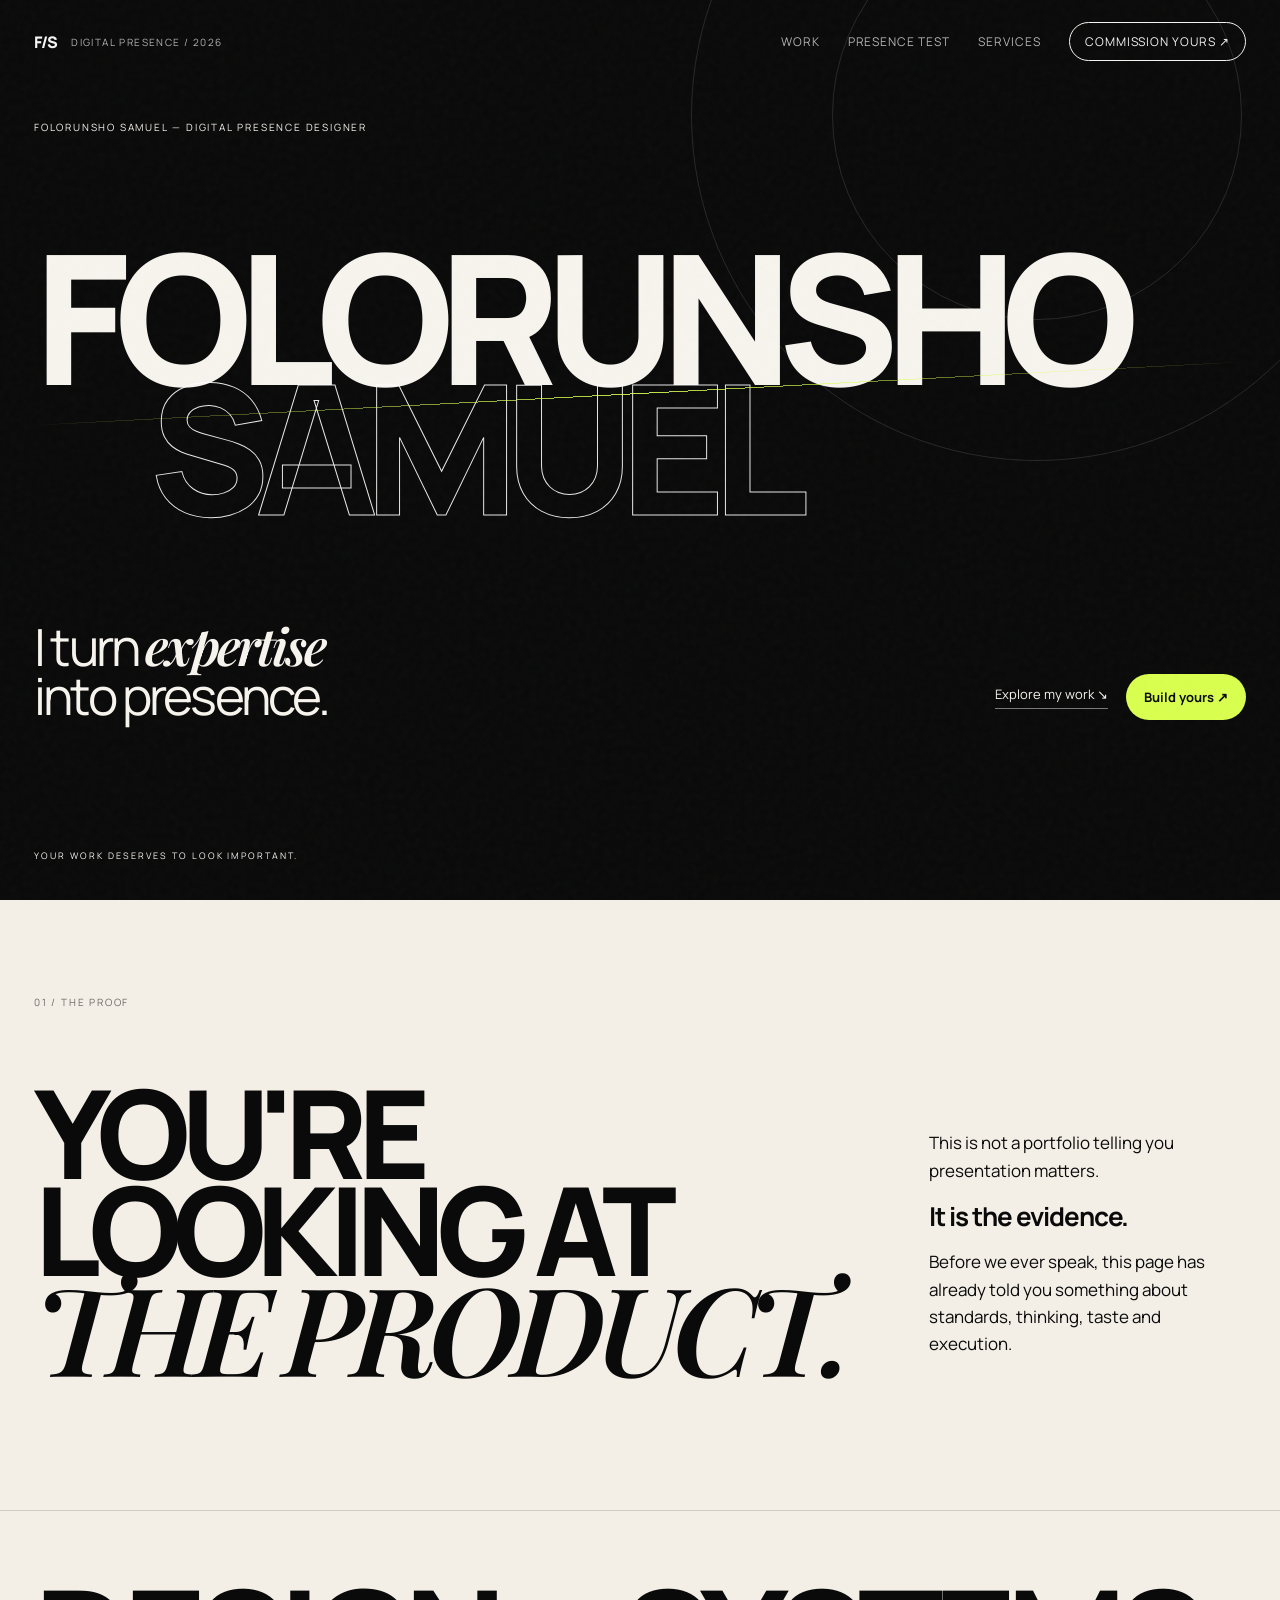
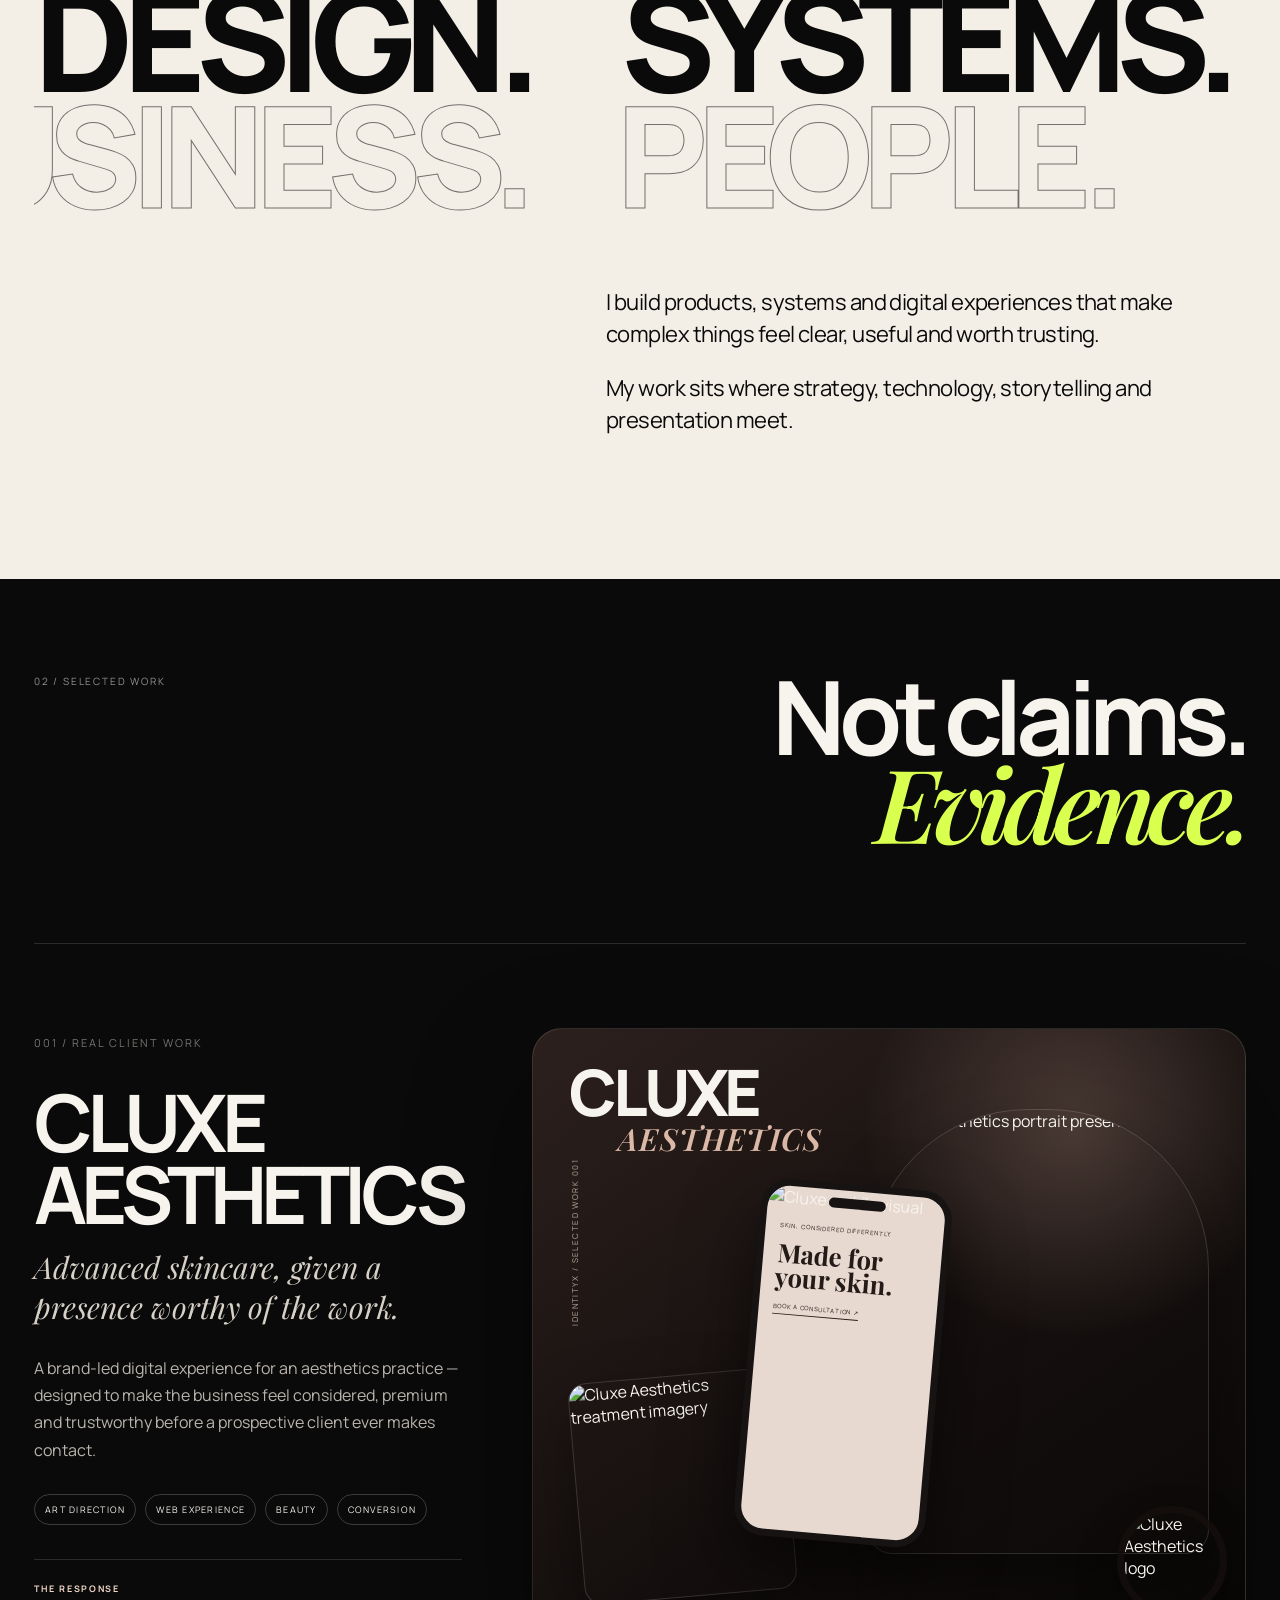
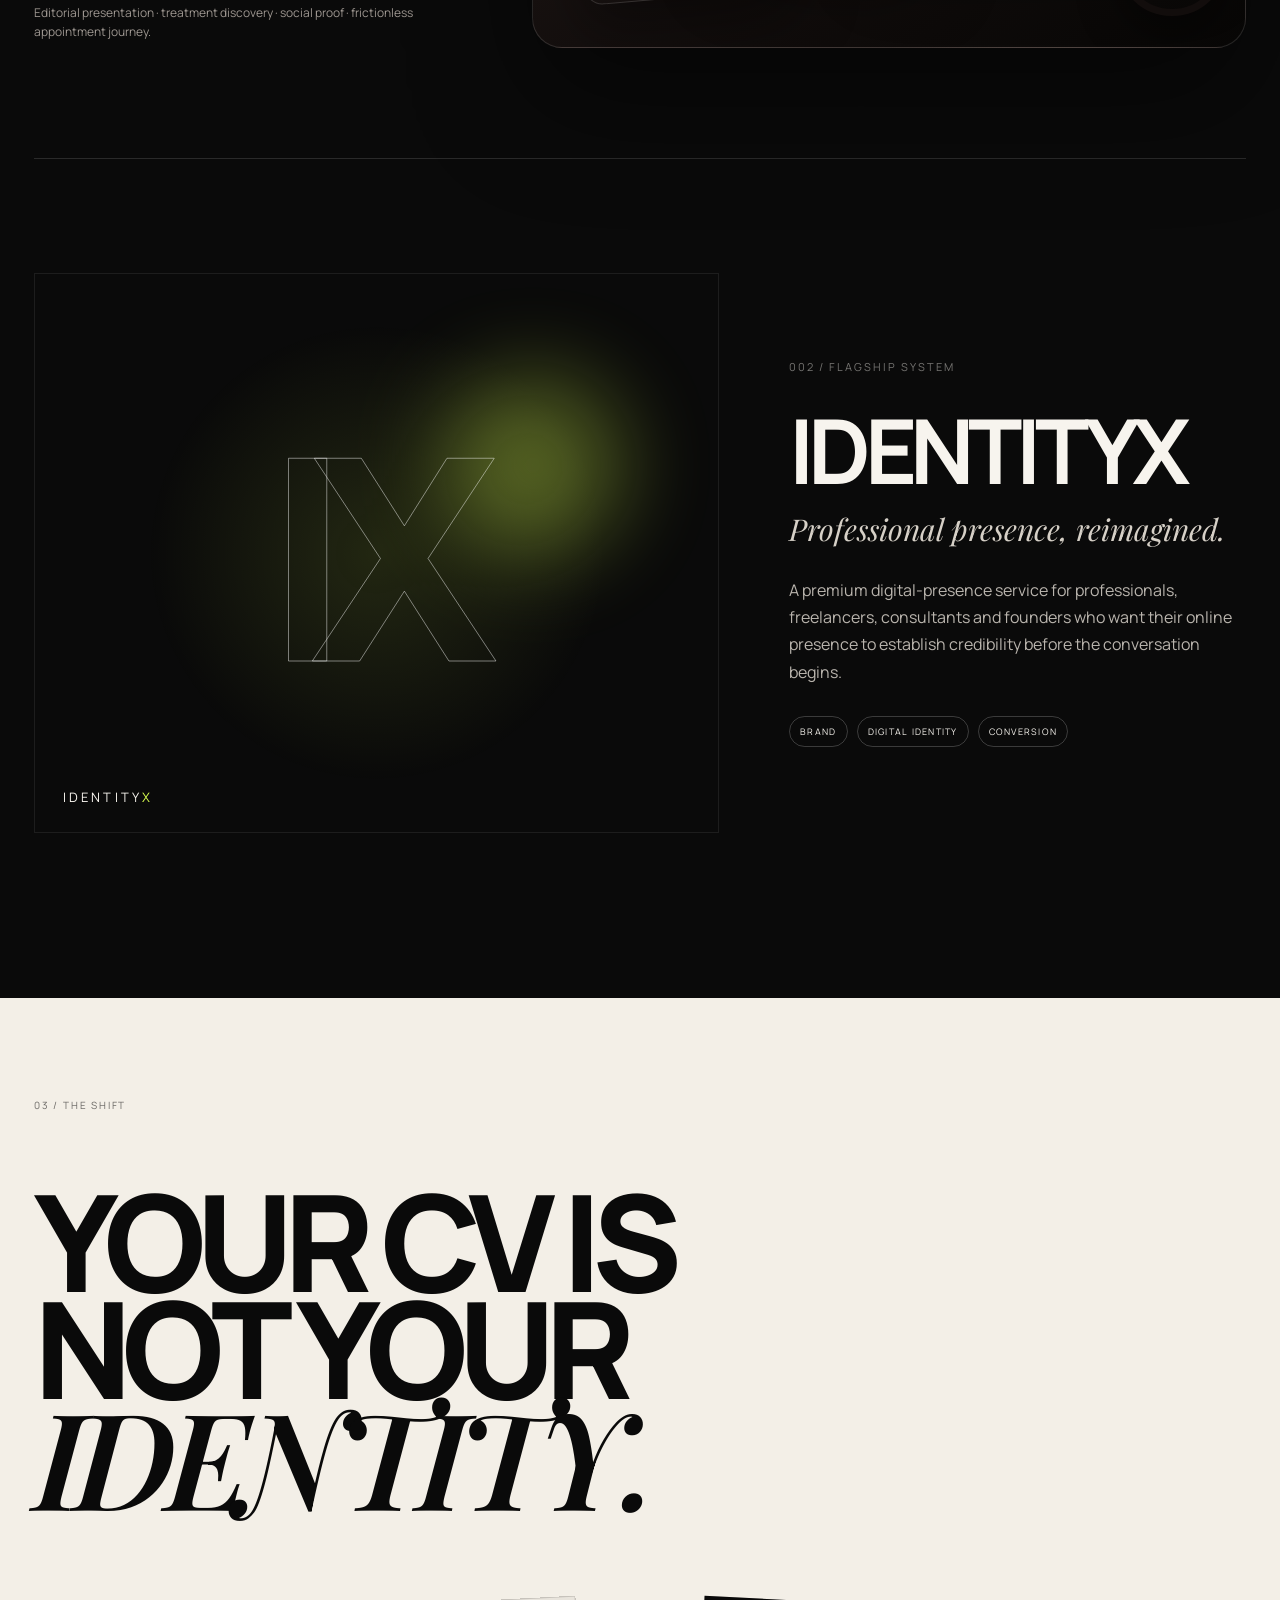
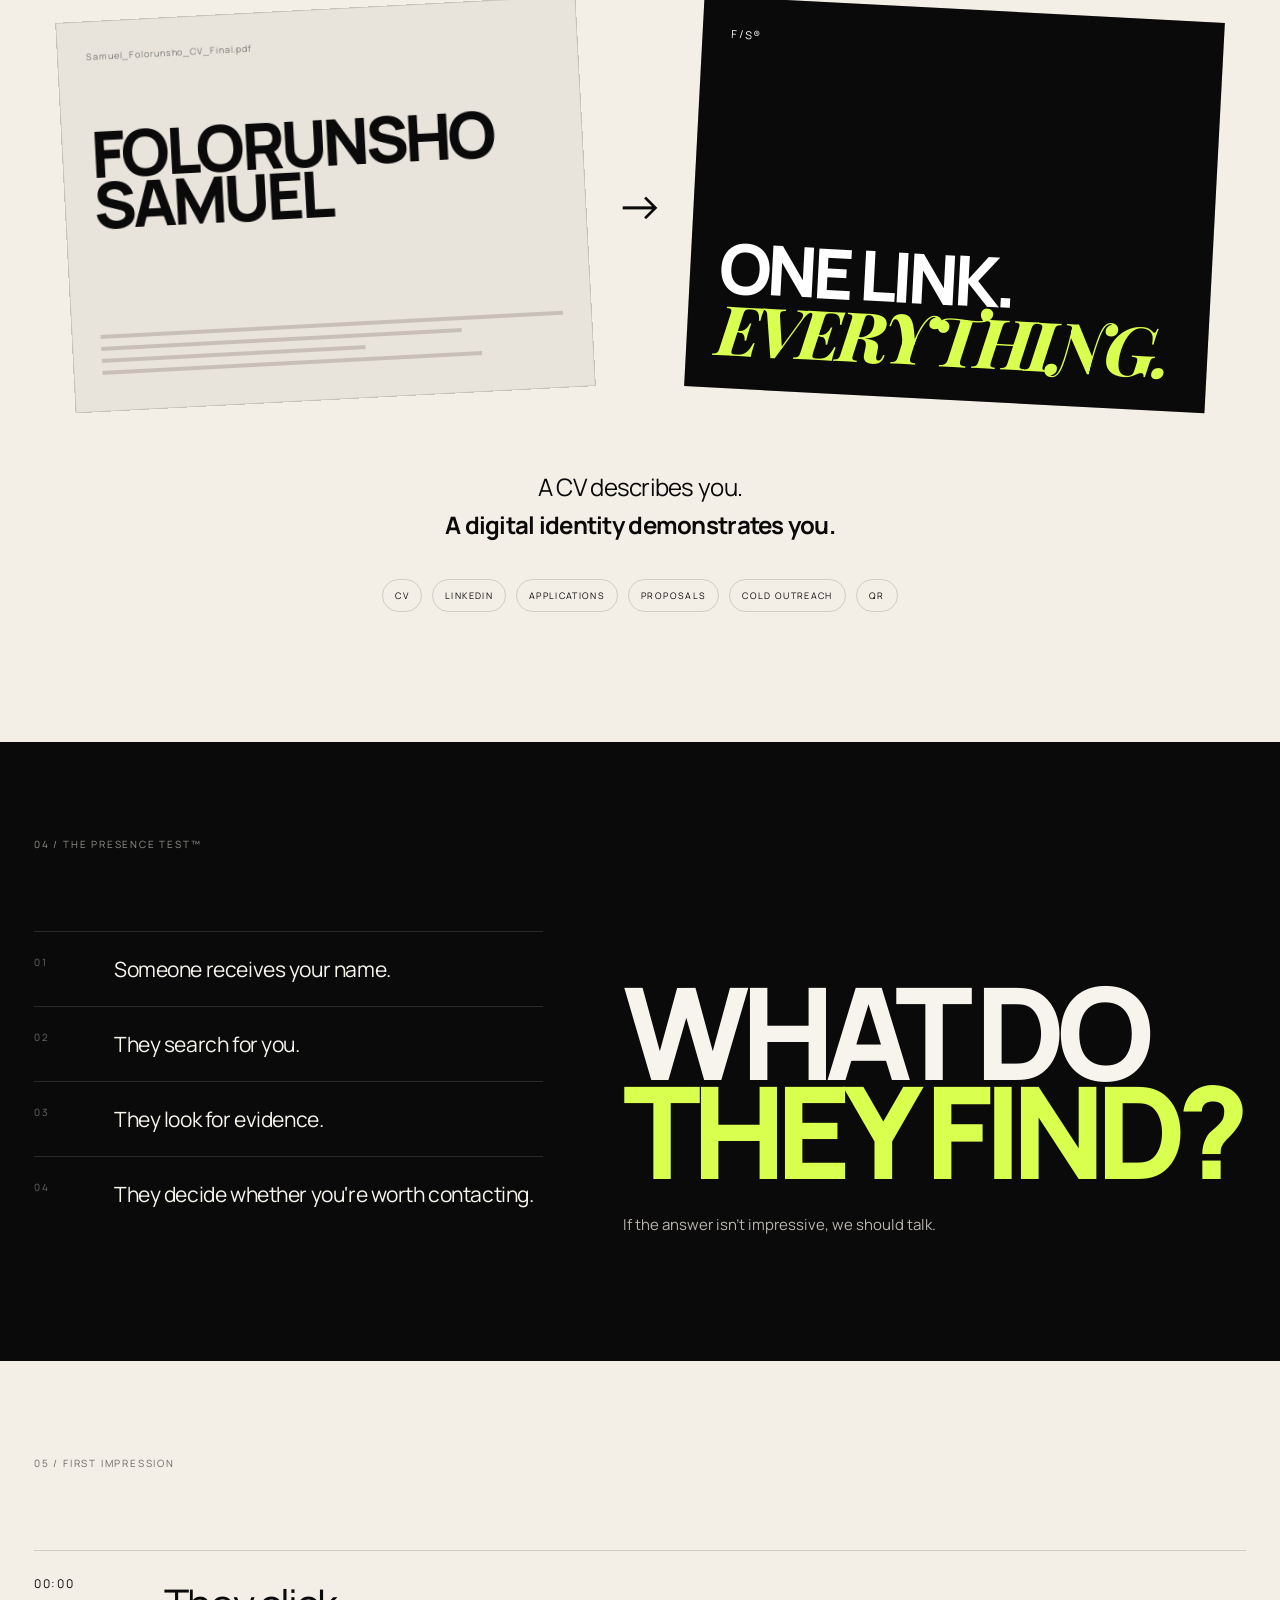
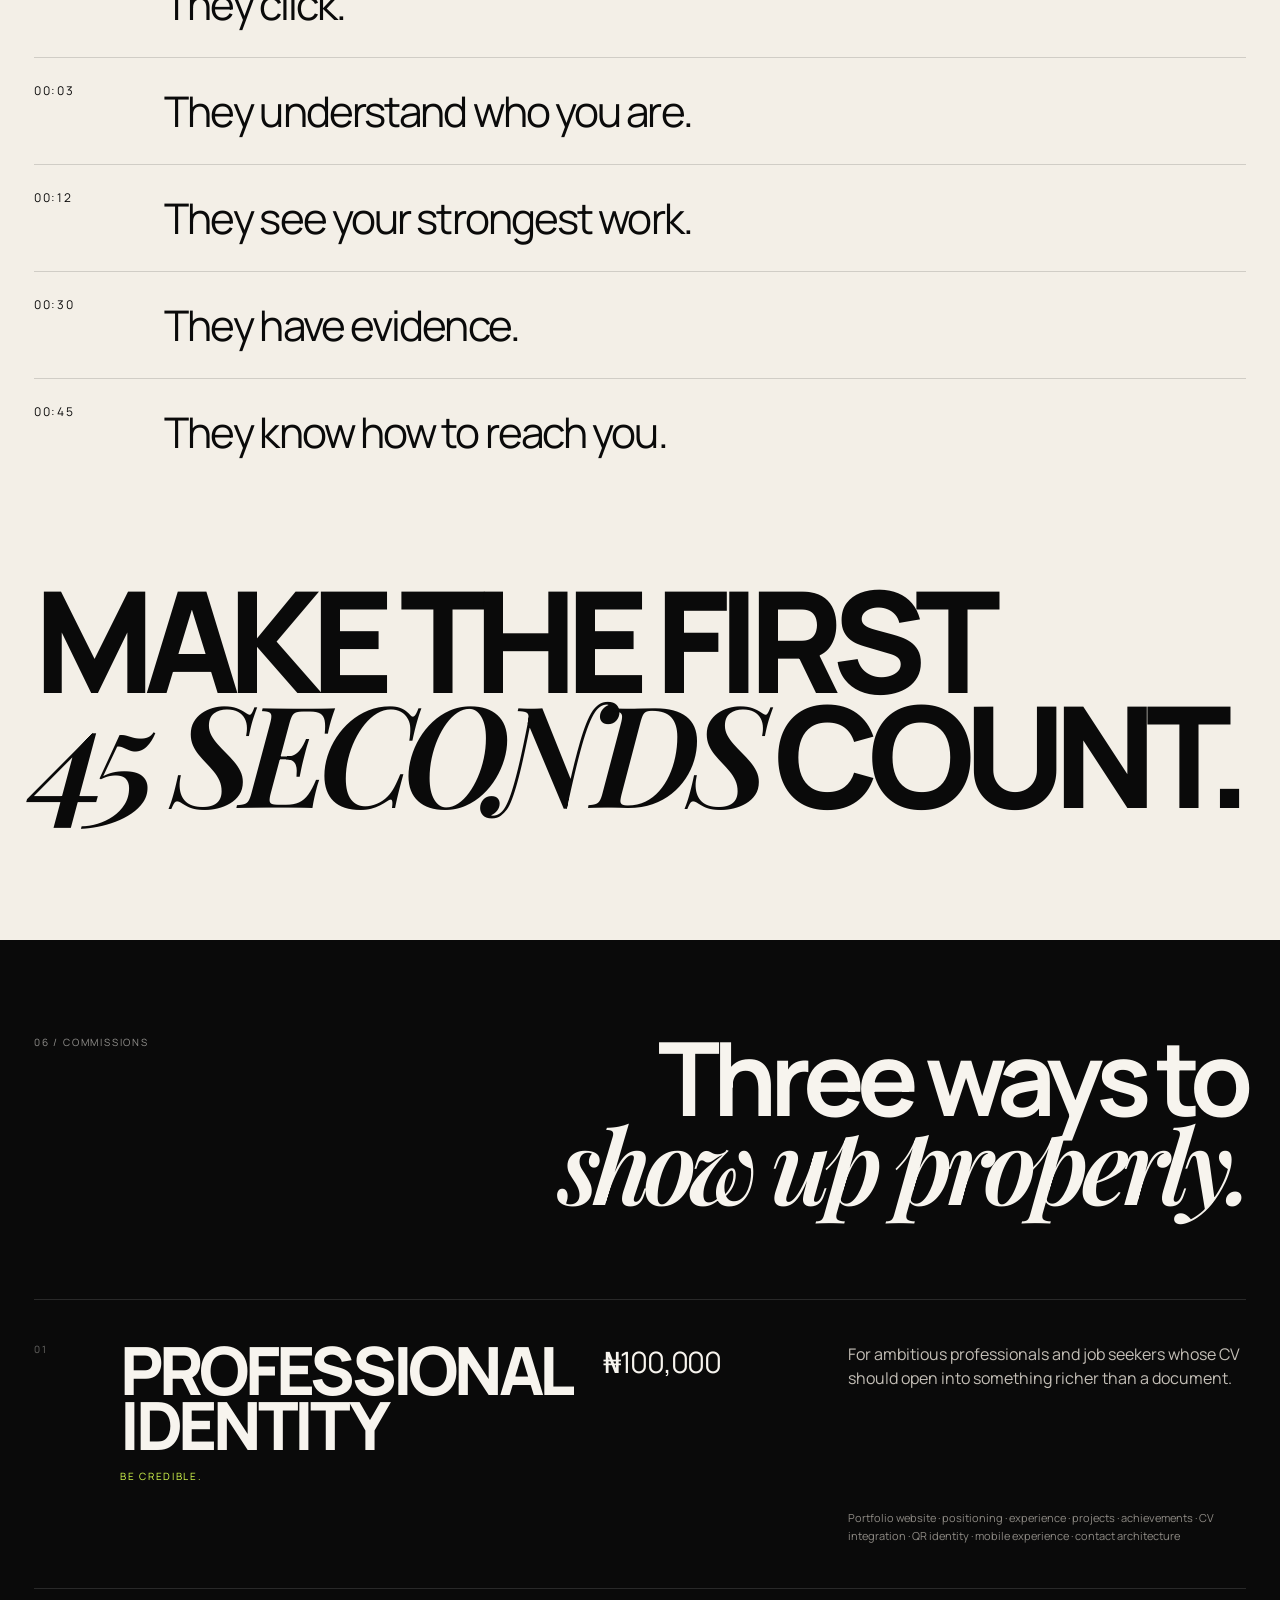
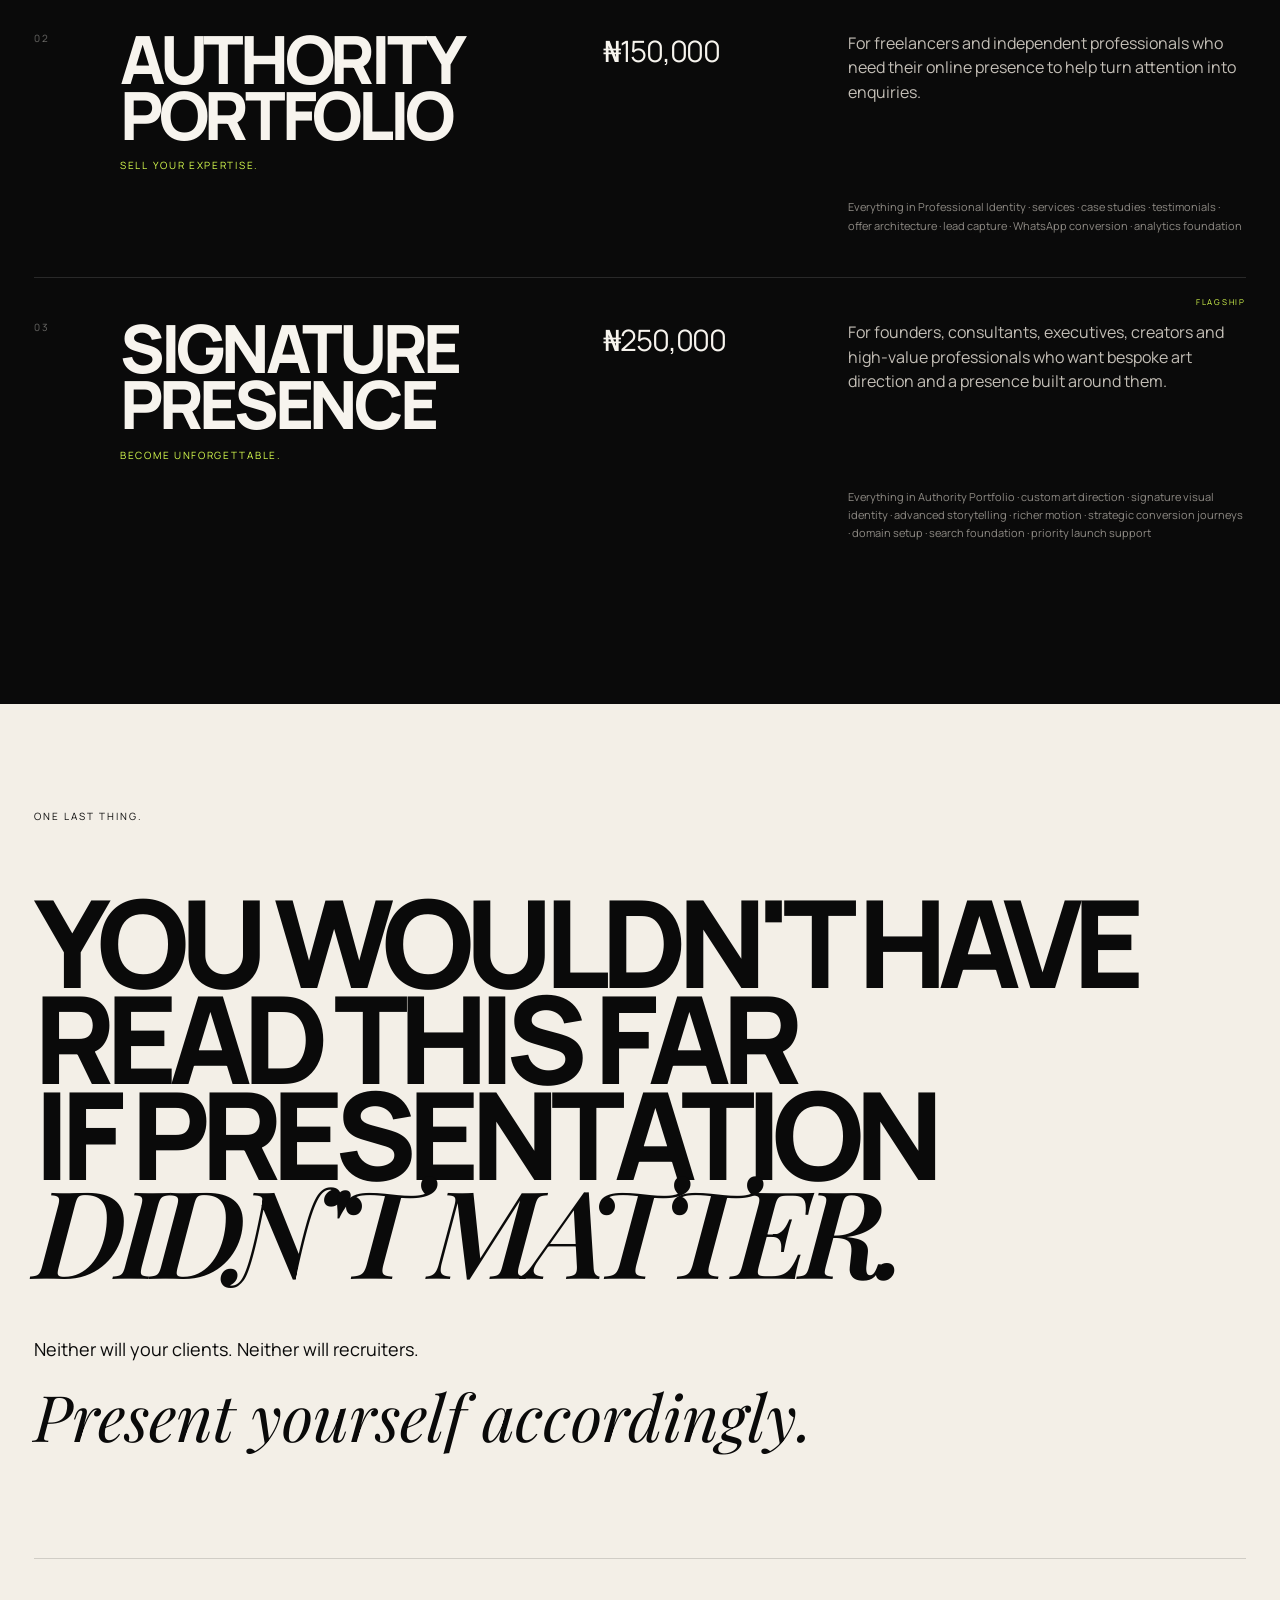
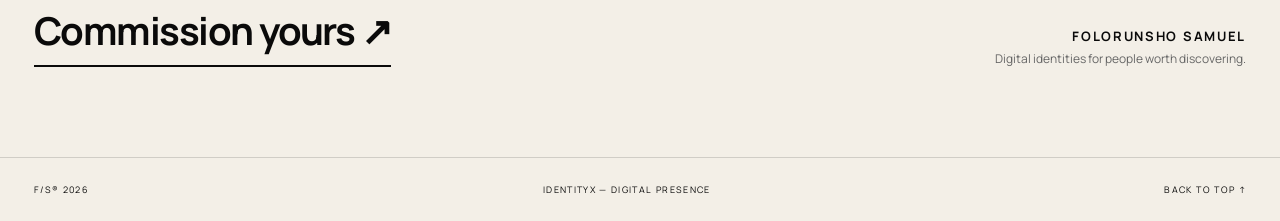
==== index.html @ 639cf160 "Add files via upload" ====
<!DOCTYPE html>
<html lang="en">
<head>
  <meta charset="UTF-8" />
  <meta name="viewport" content="width=device-width, initial-scale=1.0" />
  <meta name="theme-color" content="#0a0a0a" />
  <title>Folorunsho Samuel — Digital Presence Designer</title>
  <meta name="description" content="Folorunsho Samuel builds premium digital identities, authority portfolios and signature web experiences through IdentityX." />
  <link rel="preconnect" href="https://fonts.googleapis.com">
  <link rel="preconnect" href="https://fonts.gstatic.com" crossorigin>
  <link href="https://fonts.googleapis.com/css2?family=DM+Sans:wght@400;500;600&family=Manrope:wght@400;500;600;700;800&family=Playfair+Display:ital,wght@0,600;1,600&display=swap" rel="stylesheet">
  <link rel="stylesheet" href="styles.css" />
</head>
<body>
  <div class="noise"></div>
  <div class="cursor-glow"></div>

  <header class="site-header">
    <a href="#top" class="brand-mark" aria-label="Folorunsho Samuel home">
      <span class="brand-monogram">F/S</span>
      <span class="brand-meta">DIGITAL PRESENCE / 2026</span>
    </a>
    <nav class="nav-links" aria-label="Primary navigation">
      <a href="#work">Work</a>
      <a href="#presence">Presence Test</a>
      <a href="#services">Services</a>
      <a href="#contact" class="nav-cta">Commission yours ↗</a>
    </nav>
  </header>

  <main id="top">
    <section class="hero section-dark">
      <div class="hero-orbit orbit-one"></div>
      <div class="hero-orbit orbit-two"></div>
      <div class="hero-kicker reveal">FOLORUNSHO SAMUEL — DIGITAL PRESENCE DESIGNER</div>
      <div class="hero-name-wrap">
        <h1 class="hero-name" aria-label="Folorunsho Samuel">
          <span class="line reveal-word">FOLORUNSHO</span>
          <span class="line reveal-word accent-line">SAMUEL</span>
        </h1>
        <div class="hero-cutline"></div>
      </div>
      <div class="hero-bottom">
        <p class="hero-position reveal">
          I turn <em>expertise</em><br />into presence.
        </p>
        <div class="hero-actions reveal">
          <a href="#work" class="text-link">Explore my work <span>↘</span></a>
          <a href="#services" class="pill-link">Build yours ↗</a>
        </div>
      </div>
      <div class="hero-footnote reveal">YOUR WORK DESERVES TO LOOK IMPORTANT.</div>
    </section>

    <section class="proof-intro section-ivory">
      <div class="section-index">01 / THE PROOF</div>
      <div class="proof-grid">
        <div class="proof-display reveal">
          <span>YOU'RE</span>
          <span>LOOKING AT</span>
          <span class="serif">THE PRODUCT.</span>
        </div>
        <div class="proof-copy reveal">
          <p>This is not a portfolio telling you presentation matters.</p>
          <p class="strong">It is the evidence.</p>
          <p>Before we ever speak, this page has already told you something about standards, thinking, taste and execution.</p>
        </div>
      </div>
    </section>

    <section class="manifesto section-ivory">
      <div class="manifesto-track">
        <div class="manifesto-row"><span>DESIGN.</span><span>SYSTEMS.</span></div>
        <div class="manifesto-row offset"><span>BUSINESS.</span><span>PEOPLE.</span></div>
      </div>
      <div class="manifesto-copy reveal">
        <p>I build products, systems and digital experiences that make complex things feel clear, useful and worth trusting.</p>
        <p>My work sits where strategy, technology, storytelling and presentation meet.</p>
      </div>
    </section>

    <section id="work" class="work section-dark">
      <div class="section-head">
        <div class="section-index">02 / SELECTED WORK</div>
        <h2>Not claims.<br><span>Evidence.</span></h2>
      </div>

      <article class="case-study case-cluxe">
        <div class="case-copy reveal">
          <div class="case-number">001 / REAL CLIENT WORK</div>
          <h3>CLUXE<br>AESTHETICS</h3>
          <p class="case-tagline">Advanced skincare, given a presence worthy of the work.</p>
          <p class="case-body">A brand-led digital experience for an aesthetics practice — designed to make the business feel considered, premium and trustworthy before a prospective client ever makes contact.</p>
          <div class="case-tags"><span>ART DIRECTION</span><span>WEB EXPERIENCE</span><span>BEAUTY</span><span>CONVERSION</span></div>
          <div class="case-note"><b>THE RESPONSE</b><span>Editorial presentation · treatment discovery · social proof · frictionless appointment journey.</span></div>
        </div>
        <div class="cluxe-stage reveal" aria-label="Cluxe Aesthetics project presentation">
          <div class="cluxe-wordmark">CLUXE <em>AESTHETICS</em></div>
          <div class="cluxe-photo cluxe-photo-main"><img src="assets/cluxe/portrait-front.jpg" alt="Cluxe Aesthetics portrait presentation"></div>
          <div class="cluxe-photo cluxe-photo-treatment"><img src="assets/cluxe/treatment.jpg" alt="Cluxe Aesthetics treatment imagery"></div>
          <div class="cluxe-phone">
            <div class="cluxe-phone-top"></div>
            <img src="assets/cluxe/portrait-side.jpg" alt="Cluxe mobile visual">
            <div class="cluxe-phone-copy"><small>SKIN, CONSIDERED DIFFERENTLY.</small><strong>Made for<br>your skin.</strong><span>BOOK A CONSULTATION ↗</span></div>
          </div>
          <div class="cluxe-logo-chip"><img src="assets/cluxe/cluxe-logo.jpg" alt="Cluxe Aesthetics logo"></div>
          <div class="cluxe-caption">IDENTITYX / SELECTED WORK 001</div>
        </div>
      </article>

      <article class="case-study case-identityx">
        <div class="identityx-stage reveal">
          <div class="ix-symbol">IX</div>
          <div class="ix-caption">IDENTITY<span>X</span></div>
          <div class="ix-orb"></div>
        </div>
        <div class="case-copy reveal">
          <div class="case-number">002 / FLAGSHIP SYSTEM</div>
          <h3>IDENTITYX</h3>
          <p class="case-tagline">Professional presence, reimagined.</p>
          <p class="case-body">A premium digital-presence service for professionals, freelancers, consultants and founders who want their online presence to establish credibility before the conversation begins.</p>
          <div class="case-tags"><span>BRAND</span><span>DIGITAL IDENTITY</span><span>CONVERSION</span></div>
        </div>
      </article>
    </section>

    <section class="cv-shift section-ivory">
      <div class="section-index">03 / THE SHIFT</div>
      <div class="shift-title reveal">
        <span>YOUR CV IS</span>
        <span>NOT YOUR</span>
        <span class="serif">IDENTITY.</span>
      </div>
      <div class="shift-visual reveal">
        <div class="cv-card">
          <div class="cv-file">Samuel_Folorunsho_CV_Final.pdf</div>
          <div class="cv-name">FOLORUNSHO<br>SAMUEL</div>
          <div class="cv-lines"><i></i><i></i><i></i><i></i></div>
        </div>
        <div class="shift-arrow">→</div>
        <div class="presence-card">
          <div class="presence-mini">F/S®</div>
          <div class="presence-big">ONE LINK.<br><em>EVERYTHING.</em></div>
        </div>
      </div>
      <div class="shift-copy reveal">
        <p>A CV describes you.</p>
        <p><strong>A digital identity demonstrates you.</strong></p>
        <div class="utility-strip">
          <span>CV</span><span>LINKEDIN</span><span>APPLICATIONS</span><span>PROPOSALS</span><span>COLD OUTREACH</span><span>QR</span>
        </div>
      </div>
    </section>

    <section id="presence" class="presence-test section-dark">
      <div class="section-index">04 / THE PRESENCE TEST™</div>
      <div class="presence-layout">
        <div class="presence-steps">
          <div class="step reveal"><span>01</span><p>Someone receives your name.</p></div>
          <div class="step reveal"><span>02</span><p>They search for you.</p></div>
          <div class="step reveal"><span>03</span><p>They look for evidence.</p></div>
          <div class="step reveal"><span>04</span><p>They decide whether you're worth contacting.</p></div>
        </div>
        <div class="presence-question reveal">
          <p>WHAT DO</p><p>THEY FIND?</p>
          <span>If the answer isn't impressive, we should talk.</span>
        </div>
      </div>
    </section>

    <section class="forty-five section-ivory">
      <div class="section-index">05 / FIRST IMPRESSION</div>
      <div class="timeline">
        <div class="time-row reveal"><span>00:00</span><p>They click.</p></div>
        <div class="time-row reveal"><span>00:03</span><p>They understand who you are.</p></div>
        <div class="time-row reveal"><span>00:12</span><p>They see your strongest work.</p></div>
        <div class="time-row reveal"><span>00:30</span><p>They have evidence.</p></div>
        <div class="time-row reveal"><span>00:45</span><p>They know how to reach you.</p></div>
      </div>
      <div class="forty-title reveal">MAKE THE FIRST<br><span>45 SECONDS</span> COUNT.</div>
    </section>

    <section id="services" class="services section-dark">
      <div class="section-head services-head">
        <div class="section-index">06 / COMMISSIONS</div>
        <h2>Three ways to<br><span>show up properly.</span></h2>
      </div>

      <div class="service-list">
        <article class="service reveal">
          <div class="service-no">01</div>
          <div class="service-main">
            <div class="service-title">PROFESSIONAL<br>IDENTITY</div>
            <div class="service-tag">BE CREDIBLE.</div>
          </div>
          <div class="service-price">₦100,000</div>
          <div class="service-desc">For ambitious professionals and job seekers whose CV should open into something richer than a document.</div>
          <div class="service-items">Portfolio website · positioning · experience · projects · achievements · CV integration · QR identity · mobile experience · contact architecture</div>
        </article>

        <article class="service reveal">
          <div class="service-no">02</div>
          <div class="service-main">
            <div class="service-title">AUTHORITY<br>PORTFOLIO</div>
            <div class="service-tag">SELL YOUR EXPERTISE.</div>
          </div>
          <div class="service-price">₦150,000</div>
          <div class="service-desc">For freelancers and independent professionals who need their online presence to help turn attention into enquiries.</div>
          <div class="service-items">Everything in Professional Identity · services · case studies · testimonials · offer architecture · lead capture · WhatsApp conversion · analytics foundation</div>
        </article>

        <article class="service signature reveal">
          <div class="service-no">03</div>
          <div class="service-main">
            <div class="service-title">SIGNATURE<br>PRESENCE</div>
            <div class="service-tag">BECOME UNFORGETTABLE.</div>
          </div>
          <div class="service-price">₦250,000</div>
          <div class="service-desc">For founders, consultants, executives, creators and high-value professionals who want bespoke art direction and a presence built around them.</div>
          <div class="service-items">Everything in Authority Portfolio · custom art direction · signature visual identity · advanced storytelling · richer motion · strategic conversion journeys · domain setup · search foundation · priority launch support</div>
        </article>
      </div>
    </section>

    <section class="closing section-ivory" id="contact">
      <div class="closing-pre reveal">ONE LAST THING.</div>
      <div class="closing-statement reveal">
        <span>YOU WOULDN'T HAVE</span>
        <span>READ THIS FAR</span>
        <span>IF PRESENTATION</span>
        <span class="serif">DIDN'T MATTER.</span>
      </div>
      <div class="closing-sub reveal">Neither will your clients. Neither will recruiters.</div>
      <div class="closing-line reveal">Present yourself accordingly.</div>
      <div class="contact-wrap reveal">
        <a class="commission" href="https://wa.me/2349167281559?text=Hello%20Samuel%2C%20I%27d%20like%20to%20commission%20an%20IdentityX%20presence." target="_blank" rel="noopener">Commission yours <span>↗</span></a>
        <div class="footer-brand">
          <strong>FOLORUNSHO SAMUEL</strong>
          <span>Digital identities for people worth discovering.</span>
        </div>
      </div>
    </section>
  </main>

  <footer class="footer">
    <div>F/S® 2026</div>
    <div>IDENTITYX — DIGITAL PRESENCE</div>
    <a href="#top">BACK TO TOP ↑</a>
  </footer>

  <script src="script.js"></script>
</body>
</html>
---- styles.css ----
:root{
  --ink:#0a0a0a;
  --ivory:#f3efe7;
  --ivory-2:#e8e0d4;
  --acid:#d9ff4f;
  --muted:#8f8b83;
  --line:rgba(255,255,255,.13);
  --line-dark:rgba(10,10,10,.15);
}
*{box-sizing:border-box}
html{scroll-behavior:smooth}
body{margin:0;background:var(--ink);color:white;font-family:'Manrope',sans-serif;overflow-x:hidden}
a{color:inherit;text-decoration:none}
.noise{position:fixed;inset:0;z-index:100;pointer-events:none;opacity:.045;background-image:url("data:image/svg+xml,%3Csvg viewBox='0 0 140 140' xmlns='http://www.w3.org/2000/svg'%3E%3Cfilter id='n'%3E%3CfeTurbulence type='fractalNoise' baseFrequency='.95' numOctaves='4' stitchTiles='stitch'/%3E%3C/filter%3E%3Crect width='100%25' height='100%25' filter='url(%23n)' opacity='.6'/%3E%3C/svg%3E")}
.cursor-glow{position:fixed;width:360px;height:360px;border-radius:50%;pointer-events:none;z-index:0;background:radial-gradient(circle,rgba(217,255,79,.08),transparent 68%);transform:translate(-50%,-50%);transition:opacity .2s}
.site-header{position:fixed;top:0;left:0;right:0;z-index:80;padding:22px 34px;display:flex;justify-content:space-between;align-items:center;mix-blend-mode:difference;color:white}
.brand-mark{display:flex;gap:14px;align-items:center}.brand-monogram{font-weight:800;letter-spacing:-.06em}.brand-meta{font-size:10px;letter-spacing:.14em;opacity:.72}
.nav-links{display:flex;gap:28px;align-items:center;font-size:12px;letter-spacing:.08em;text-transform:uppercase}.nav-links a{opacity:.72}.nav-links a:hover{opacity:1}.nav-cta{border:1px solid currentColor;border-radius:999px;padding:10px 15px;opacity:1!important}
.section-dark{background:var(--ink);color:#f7f4ee}.section-ivory{background:var(--ivory);color:var(--ink)}
.hero{min-height:100svh;position:relative;padding:120px 34px 38px;display:flex;flex-direction:column;justify-content:space-between;overflow:hidden}
.hero-orbit{position:absolute;border:1px solid rgba(255,255,255,.12);border-radius:50%;filter:blur(.1px)}.orbit-one{width:54vw;height:54vw;right:-8vw;top:-18vw}.orbit-two{width:32vw;height:32vw;right:3vw;top:-7vw}
.hero-kicker,.section-index{font-size:10px;letter-spacing:.18em;text-transform:uppercase;opacity:.58}
.hero-name-wrap{position:relative;margin-top:3vh}.hero-name{font-size:clamp(78px,14.1vw,220px);line-height:.72;letter-spacing:-.082em;margin:0;font-weight:800;position:relative;z-index:2}.hero-name .line{display:block}.accent-line{margin-left:9vw;color:transparent;-webkit-text-stroke:1px rgba(255,255,255,.9)}.hero-cutline{position:absolute;left:0;right:0;top:54%;height:1px;background:linear-gradient(90deg,transparent,rgba(217,255,79,.9),transparent);transform:rotate(-3deg);z-index:4}
.hero-bottom{display:flex;justify-content:space-between;align-items:end;gap:30px;margin-top:2vh}.hero-position{font-size:clamp(28px,4vw,64px);line-height:.95;letter-spacing:-.055em;margin:0}.hero-position em{font-family:'Playfair Display',serif;font-weight:600}.hero-actions{display:flex;align-items:center;gap:18px}.text-link{font-size:13px;border-bottom:1px solid rgba(255,255,255,.45);padding-bottom:5px}.pill-link{background:var(--acid);color:#0a0a0a;border-radius:999px;padding:14px 18px;font-size:13px;font-weight:700}.hero-footnote{font-size:9px;letter-spacing:.22em;margin-top:38px;opacity:.5}
.proof-intro{padding:95px 34px 135px}.proof-grid{display:grid;grid-template-columns:1.45fr .55fr;gap:60px;align-items:end;margin-top:75px}.proof-display{font-size:clamp(60px,9.6vw,148px);line-height:.79;letter-spacing:-.075em;font-weight:800}.proof-display span{display:block}.serif{font-family:'Playfair Display',serif;font-style:italic;font-weight:600}.proof-copy{max-width:420px;font-size:17px;line-height:1.6}.proof-copy p{margin:0 0 18px}.proof-copy .strong{font-size:26px;line-height:1.1;font-weight:700;letter-spacing:-.04em}
.manifesto{padding:70px 34px 120px;border-top:1px solid var(--line-dark)}.manifesto-track{font-size:clamp(64px,11vw,170px);font-weight:800;letter-spacing:-.075em;line-height:.82;overflow:hidden}.manifesto-row{display:flex;gap:7vw;white-space:nowrap}.manifesto-row.offset{margin-left:-12vw;color:transparent;-webkit-text-stroke:1px rgba(10,10,10,.55)}.manifesto-copy{margin:75px 0 0 auto;max-width:640px;font-size:22px;line-height:1.45;letter-spacing:-.025em}
.work{padding:95px 34px 120px}.section-head{display:flex;justify-content:space-between;gap:30px;align-items:start}.section-head h2{font-size:clamp(56px,8vw,120px);line-height:.83;letter-spacing:-.07em;margin:0;text-align:right}.section-head h2 span{font-family:'Playfair Display',serif;font-style:italic;font-weight:600;color:var(--acid)}
.case-study{display:grid;grid-template-columns:.72fr 1.28fr;gap:70px;align-items:center;min-height:720px;border-top:1px solid var(--line);margin-top:95px;padding-top:70px}.case-number{font-size:11px;letter-spacing:.18em;opacity:.45;margin-bottom:36px}.case-copy h3{font-size:clamp(52px,7vw,110px);letter-spacing:-.07em;margin:0;line-height:.9}.case-tagline{font-family:'Playfair Display',serif;font-size:30px;font-style:italic;margin:18px 0 28px;color:#d6d0c7}.case-body{font-size:16px;line-height:1.7;max-width:530px;color:#b9b4ad}.case-tags{display:flex;gap:9px;flex-wrap:wrap;margin-top:30px}.case-tags span{font-size:9px;letter-spacing:.14em;border:1px solid rgba(255,255,255,.2);padding:8px 10px;border-radius:999px}
.device-stage{height:560px;position:relative;perspective:1200px}.device{position:absolute;border-radius:24px;border:1px solid rgba(255,255,255,.16);background:linear-gradient(145deg,#1c2430,#0e1118);box-shadow:0 45px 100px rgba(0,0,0,.5);overflow:hidden}.device-back{width:75%;height:58%;right:1%;top:6%;transform:rotateY(-18deg) rotateX(6deg) rotateZ(8deg)}.device-front{width:66%;height:64%;left:6%;bottom:5%;transform:rotateY(13deg) rotateX(5deg) rotateZ(-7deg);padding:28px}.device-topbar{height:34px;display:flex;gap:6px;padding:12px}.device-topbar i{width:5px;height:5px;border-radius:50%;background:rgba(255,255,255,.35)}.fake-sidebar{position:absolute;left:0;top:34px;bottom:0;width:18%;background:#101722}.fake-panel{position:absolute;background:rgba(255,255,255,.055);border:1px solid rgba(255,255,255,.06);border-radius:12px}.fake-panel.large{left:23%;right:6%;top:58px;height:42%}.fake-panel.small{bottom:8%;width:31%;height:28%}.fake-panel.one{left:23%}.fake-panel.two{right:6%}.fake-brand{font-size:17px;font-weight:800;letter-spacing:.12em;color:#9dc7ff}.fake-metric{margin-top:42px;font-size:10px;letter-spacing:.14em;color:#8c98a8}.fake-metric strong{display:block;font-size:62px;line-height:1;margin-top:12px;color:white;letter-spacing:-.06em}.fake-line{height:8px;background:rgba(255,255,255,.08);border-radius:99px;margin-top:35px;width:82%}.fake-line.short{width:49%;margin-top:10px}.fake-cards{display:flex;gap:10px;margin-top:32px}.fake-cards b{height:75px;flex:1;background:rgba(130,177,255,.08);border:1px solid rgba(130,177,255,.12);border-radius:12px}
.case-identityx{grid-template-columns:1.2fr .8fr}.identityx-stage{height:560px;position:relative;display:flex;justify-content:center;align-items:center;overflow:hidden;background:radial-gradient(circle at 50% 50%,rgba(217,255,79,.12),transparent 52%);border:1px solid rgba(255,255,255,.08)}.ix-symbol{font-size:clamp(140px,22vw,330px);font-weight:800;letter-spacing:-.14em;color:transparent;-webkit-text-stroke:1px rgba(255,255,255,.45);transform:translateX(-.05em);z-index:2}.ix-caption{position:absolute;bottom:26px;left:28px;font-size:13px;letter-spacing:.24em}.ix-caption span{color:var(--acid)}.ix-orb{position:absolute;width:180px;height:180px;border-radius:50%;background:var(--acid);filter:blur(45px);opacity:.35;right:14%;top:18%}
.cv-shift{padding:100px 34px 130px}.shift-title{font-size:clamp(66px,10.5vw,162px);line-height:.8;letter-spacing:-.075em;font-weight:800;margin-top:75px}.shift-title span{display:block}.shift-visual{display:grid;grid-template-columns:1fr auto 1fr;gap:30px;align-items:center;margin:100px auto 70px;max-width:1150px}.cv-card,.presence-card{aspect-ratio:4/3;border:1px solid var(--line-dark);padding:28px;position:relative}.cv-card{background:#e8e4dc;transform:rotate(-3deg)}.cv-file{font-size:9px;letter-spacing:.1em;color:#777}.cv-name{font-size:clamp(30px,5vw,72px);font-weight:800;line-height:.8;letter-spacing:-.06em;margin-top:14%}.cv-lines{position:absolute;left:28px;right:28px;bottom:28px}.cv-lines i{height:4px;background:#c8c0b6;display:block;margin:8px 0}.cv-lines i:nth-child(2){width:78%}.cv-lines i:nth-child(3){width:57%}.cv-lines i:nth-child(4){width:82%}.shift-arrow{font-size:48px}.presence-card{background:#0a0a0a;color:white;transform:rotate(3deg);overflow:hidden}.presence-mini{font-size:11px;letter-spacing:.15em}.presence-big{position:absolute;left:28px;bottom:28px;font-size:clamp(34px,5.4vw,76px);font-weight:800;line-height:.85;letter-spacing:-.06em}.presence-big em{font-family:'Playfair Display',serif;color:var(--acid)}.shift-copy{text-align:center;font-size:24px;letter-spacing:-.03em}.shift-copy p{margin:5px}.utility-strip{display:flex;justify-content:center;flex-wrap:wrap;gap:10px;margin-top:38px}.utility-strip span{font-size:9px;letter-spacing:.15em;border:1px solid var(--line-dark);padding:9px 12px;border-radius:999px}
.presence-test{padding:95px 34px 130px}.presence-layout{display:grid;grid-template-columns:.9fr 1.1fr;gap:80px;margin-top:80px;align-items:end}.step{display:grid;grid-template-columns:60px 1fr;gap:20px;padding:23px 0;border-top:1px solid var(--line)}.step span{font-size:10px;opacity:.4;letter-spacing:.16em}.step p{margin:0;font-size:21px;letter-spacing:-.02em}.presence-question{font-size:clamp(76px,10vw,150px);font-weight:800;letter-spacing:-.075em;line-height:.78}.presence-question p{margin:0}.presence-question p:nth-child(2){color:var(--acid)}.presence-question span{font-size:15px;letter-spacing:0;display:block;margin-top:38px;font-weight:400;color:#b9b4ad}
.forty-five{padding:95px 34px 130px}.timeline{margin-top:80px}.time-row{display:grid;grid-template-columns:130px 1fr;border-top:1px solid var(--line-dark);padding:24px 0}.time-row span{font-size:12px;letter-spacing:.14em}.time-row p{margin:0;font-size:clamp(26px,3.3vw,48px);letter-spacing:-.045em}.forty-title{font-size:clamp(70px,11vw,165px);font-weight:800;line-height:.78;letter-spacing:-.08em;margin-top:100px}.forty-title span{font-family:'Playfair Display',serif;font-style:italic;font-weight:600}
.services{padding:95px 34px 120px}.services-head h2 span{color:#f7f4ee}.service-list{margin-top:90px}.service{display:grid;grid-template-columns:60px 1.15fr .55fr 1fr;gap:26px;padding:42px 0;border-top:1px solid var(--line);position:relative}.service-no{font-size:10px;letter-spacing:.16em;opacity:.4}.service-title{font-size:clamp(40px,5.2vw,76px);font-weight:800;line-height:.84;letter-spacing:-.065em}.service-tag{font-size:10px;letter-spacing:.17em;color:var(--acid);margin-top:16px}.service-price{font-size:clamp(22px,2.3vw,34px);letter-spacing:-.04em}.service-desc{font-size:16px;line-height:1.55;color:#c3beb6}.service-items{grid-column:4;align-self:end;font-size:11px;line-height:1.65;color:#8e8a84}.service.signature::before{content:"FLAGSHIP";position:absolute;right:0;top:18px;font-size:8px;letter-spacing:.22em;color:var(--acid)}
.closing{padding:105px 34px 90px}.closing-pre{font-size:10px;letter-spacing:.2em;margin-bottom:70px}.closing-statement{font-size:clamp(60px,9.5vw,145px);font-weight:800;line-height:.79;letter-spacing:-.075em}.closing-statement span{display:block}.closing-sub{margin-top:60px;font-size:18px}.closing-line{font-size:clamp(35px,5vw,70px);font-family:'Playfair Display',serif;font-style:italic;margin-top:12px}.contact-wrap{display:flex;justify-content:space-between;align-items:end;margin-top:100px;padding-top:45px;border-top:1px solid var(--line-dark)}.commission{font-size:clamp(24px,3vw,42px);font-weight:700;letter-spacing:-.04em;border-bottom:2px solid var(--ink);padding-bottom:8px}.commission span{display:inline-block;transition:transform .25s}.commission:hover span{transform:translate(5px,-5px)}.footer-brand{text-align:right}.footer-brand strong{display:block;font-size:13px;letter-spacing:.13em}.footer-brand span{font-size:12px;color:#666;margin-top:5px;display:block}
.footer{background:var(--ivory);color:var(--ink);padding:25px 34px;border-top:1px solid var(--line-dark);display:flex;justify-content:space-between;font-size:9px;letter-spacing:.15em}
.reveal{opacity:0;transform:translateY(24px);transition:opacity .9s cubic-bezier(.2,.7,.2,1),transform .9s cubic-bezier(.2,.7,.2,1)}.reveal.visible{opacity:1;transform:none}.reveal-word{opacity:0;transform:translateY(45px);animation:wordIn 1s cubic-bezier(.2,.7,.2,1) forwards}.reveal-word:nth-child(2){animation-delay:.12s}@keyframes wordIn{to{opacity:1;transform:none}}
@media (max-width:900px){.site-header{padding:18px 18px}.brand-meta{display:none}.nav-links a:not(.nav-cta){display:none}.hero{padding:110px 18px 26px}.hero-name{font-size:21vw;line-height:.78}.accent-line{margin-left:3vw}.hero-bottom{align-items:flex-start;flex-direction:column}.hero-actions{width:100%;justify-content:space-between}.proof-intro,.manifesto,.work,.cv-shift,.presence-test,.forty-five,.services,.closing{padding-left:18px;padding-right:18px}.proof-grid,.presence-layout{grid-template-columns:1fr}.proof-copy{margin-top:30px}.manifesto-row{gap:8vw}.manifesto-copy{font-size:18px}.section-head{flex-direction:column}.section-head h2{text-align:left}.case-study,.case-identityx{grid-template-columns:1fr;gap:30px;min-height:auto}.case-study{padding-bottom:45px}.case-identityx .identityx-stage{order:2}.device-stage,.identityx-stage{height:430px}.shift-visual{grid-template-columns:1fr;max-width:640px}.shift-arrow{transform:rotate(90deg);text-align:center}.service{grid-template-columns:42px 1fr;gap:16px}.service-price,.service-desc,.service-items{grid-column:2}.service-items{margin-top:10px}.contact-wrap{flex-direction:column;align-items:flex-start;gap:55px}.footer-brand{text-align:left}.footer{padding:20px 18px;gap:20px;flex-wrap:wrap}}
@media (max-width:560px){.cursor-glow{display:none}.hero{min-height:92svh}.hero-kicker{max-width:230px;line-height:1.5}.hero-name{font-size:20.5vw}.hero-position{font-size:34px}.hero-actions{flex-direction:column;align-items:flex-start}.proof-display,.shift-title{font-size:18vw}.manifesto-track{font-size:17vw}.manifesto-copy{margin-top:45px}.section-head h2{font-size:17vw}.device-stage,.identityx-stage{height:340px}.device-back{width:80%}.device-front{width:72%;padding:18px}.fake-metric strong{font-size:46px}.case-copy h3{font-size:17vw}.case-tagline{font-size:25px}.shift-visual{margin-top:60px}.presence-question{font-size:18vw}.time-row{grid-template-columns:80px 1fr}.forty-title{font-size:18vw}.service-title{font-size:13vw}.closing-statement{font-size:16vw}.closing-sub{font-size:15px}.footer{font-size:8px}}

/* CLUXE AESTHETICS — SELECTED WORK 001 */
.case-cluxe{grid-template-columns:.72fr 1.28fr}.case-cluxe .case-copy h3{font-size:clamp(48px,6.2vw,96px)}.case-note{margin-top:34px;padding-top:22px;border-top:1px solid rgba(255,255,255,.13);display:grid;gap:8px;max-width:520px}.case-note b{font-size:9px;letter-spacing:.18em;color:#f1d7c7}.case-note span{font-size:12px;line-height:1.6;color:#9d9690}.cluxe-stage{height:620px;position:relative;overflow:hidden;border-radius:30px;background:radial-gradient(circle at 76% 16%,rgba(213,170,150,.25),transparent 28%),linear-gradient(145deg,#2c201d 0%,#140f0e 58%,#080706 100%);border:1px solid rgba(255,255,255,.12);box-shadow:0 50px 120px rgba(0,0,0,.46)}.cluxe-wordmark{position:absolute;z-index:5;left:5%;top:6%;font-size:clamp(34px,5vw,76px);font-weight:800;letter-spacing:-.065em;line-height:.8}.cluxe-wordmark em{display:block;font-family:'Playfair Display',serif;font-weight:600;font-size:.48em;letter-spacing:.04em;color:#dcb9a7;margin-left:24%;margin-top:10px}.cluxe-photo{position:absolute;overflow:hidden;border:1px solid rgba(255,255,255,.14);box-shadow:0 25px 60px rgba(0,0,0,.38)}.cluxe-photo img{width:100%;height:100%;object-fit:cover;display:block}.cluxe-photo-main{width:48%;height:72%;right:5%;top:13%;border-radius:160px 160px 24px 24px}.cluxe-photo-treatment{width:30%;height:36%;left:6%;bottom:8%;border-radius:18px;transform:rotate(-5deg)}.cluxe-phone{position:absolute;z-index:6;width:27%;height:58%;left:30%;top:25%;border:7px solid #171312;border-radius:30px;background:#e8d9d0;overflow:hidden;box-shadow:0 35px 70px rgba(0,0,0,.55);transform:rotate(5deg)}.cluxe-phone>img{width:100%;height:55%;object-fit:cover}.cluxe-phone-top{position:absolute;z-index:2;width:32%;height:10px;border-radius:99px;background:#171312;top:8px;left:34%}.cluxe-phone-copy{padding:14px;color:#241b18}.cluxe-phone-copy small{display:block;font-size:6px;letter-spacing:.15em;margin-bottom:10px}.cluxe-phone-copy strong{display:block;font-family:'Playfair Display',serif;font-size:clamp(17px,2vw,28px);line-height:.95}.cluxe-phone-copy span{display:inline-block;margin-top:14px;font-size:6px;letter-spacing:.12em;border-bottom:1px solid #241b18;padding-bottom:3px}.cluxe-logo-chip{position:absolute;z-index:7;right:2.5%;bottom:5%;width:110px;height:110px;border-radius:50%;overflow:hidden;border:7px solid rgba(20,15,14,.85);box-shadow:0 20px 40px rgba(0,0,0,.4)}.cluxe-logo-chip img{width:100%;height:100%;object-fit:cover}.cluxe-caption{position:absolute;left:5%;top:21%;font-size:8px;letter-spacing:.18em;color:#bca89d;writing-mode:vertical-rl;transform:rotate(180deg)}
@media(max-width:900px){.case-cluxe{grid-template-columns:1fr}.cluxe-stage{height:540px}.cluxe-wordmark{font-size:10vw}.cluxe-phone{width:30%;left:28%}}
@media(max-width:560px){.cluxe-stage{height:460px;border-radius:22px}.cluxe-wordmark{font-size:11vw;left:6%;top:7%}.cluxe-photo-main{width:56%;height:68%;right:3%;top:17%}.cluxe-photo-treatment{width:38%;height:30%;left:4%;bottom:6%}.cluxe-phone{width:35%;height:55%;left:23%;top:29%;border-width:5px;border-radius:22px}.cluxe-phone-copy{padding:9px}.cluxe-logo-chip{width:72px;height:72px;border-width:5px}.cluxe-caption{display:none}}
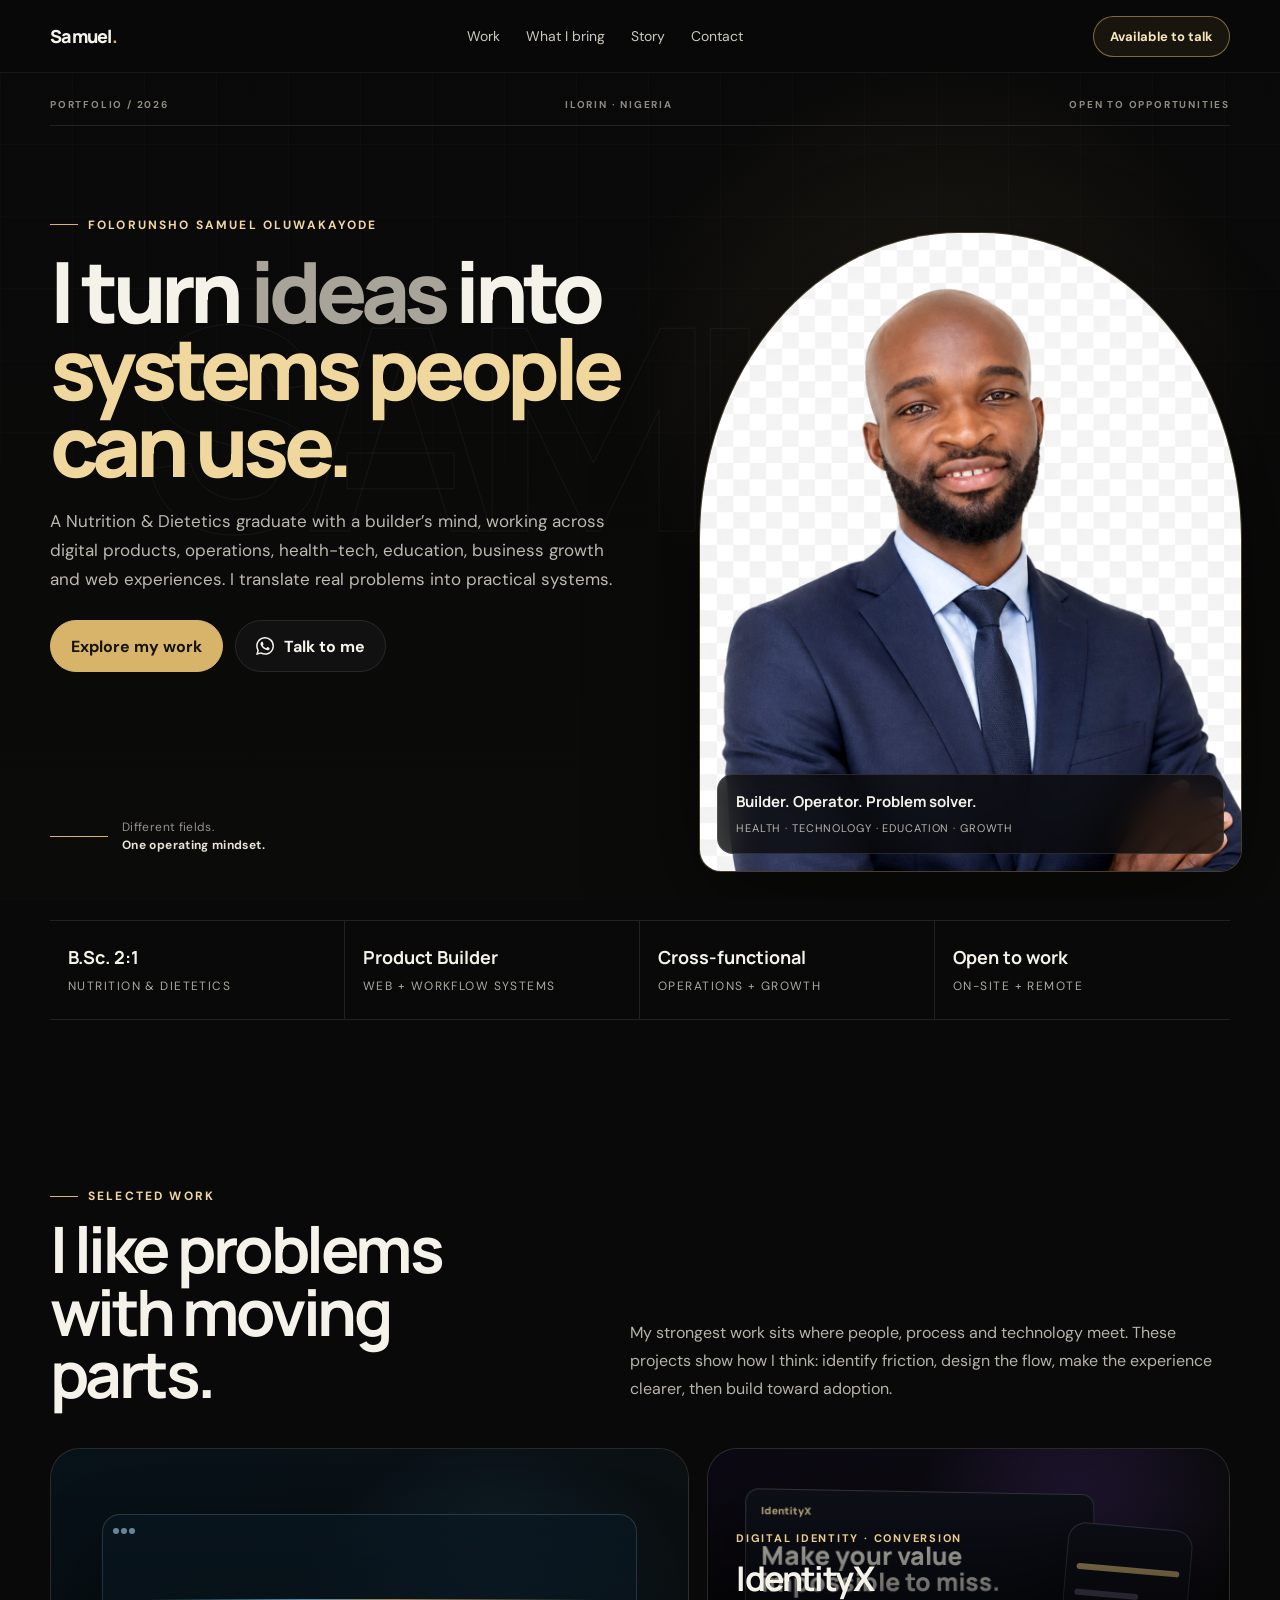
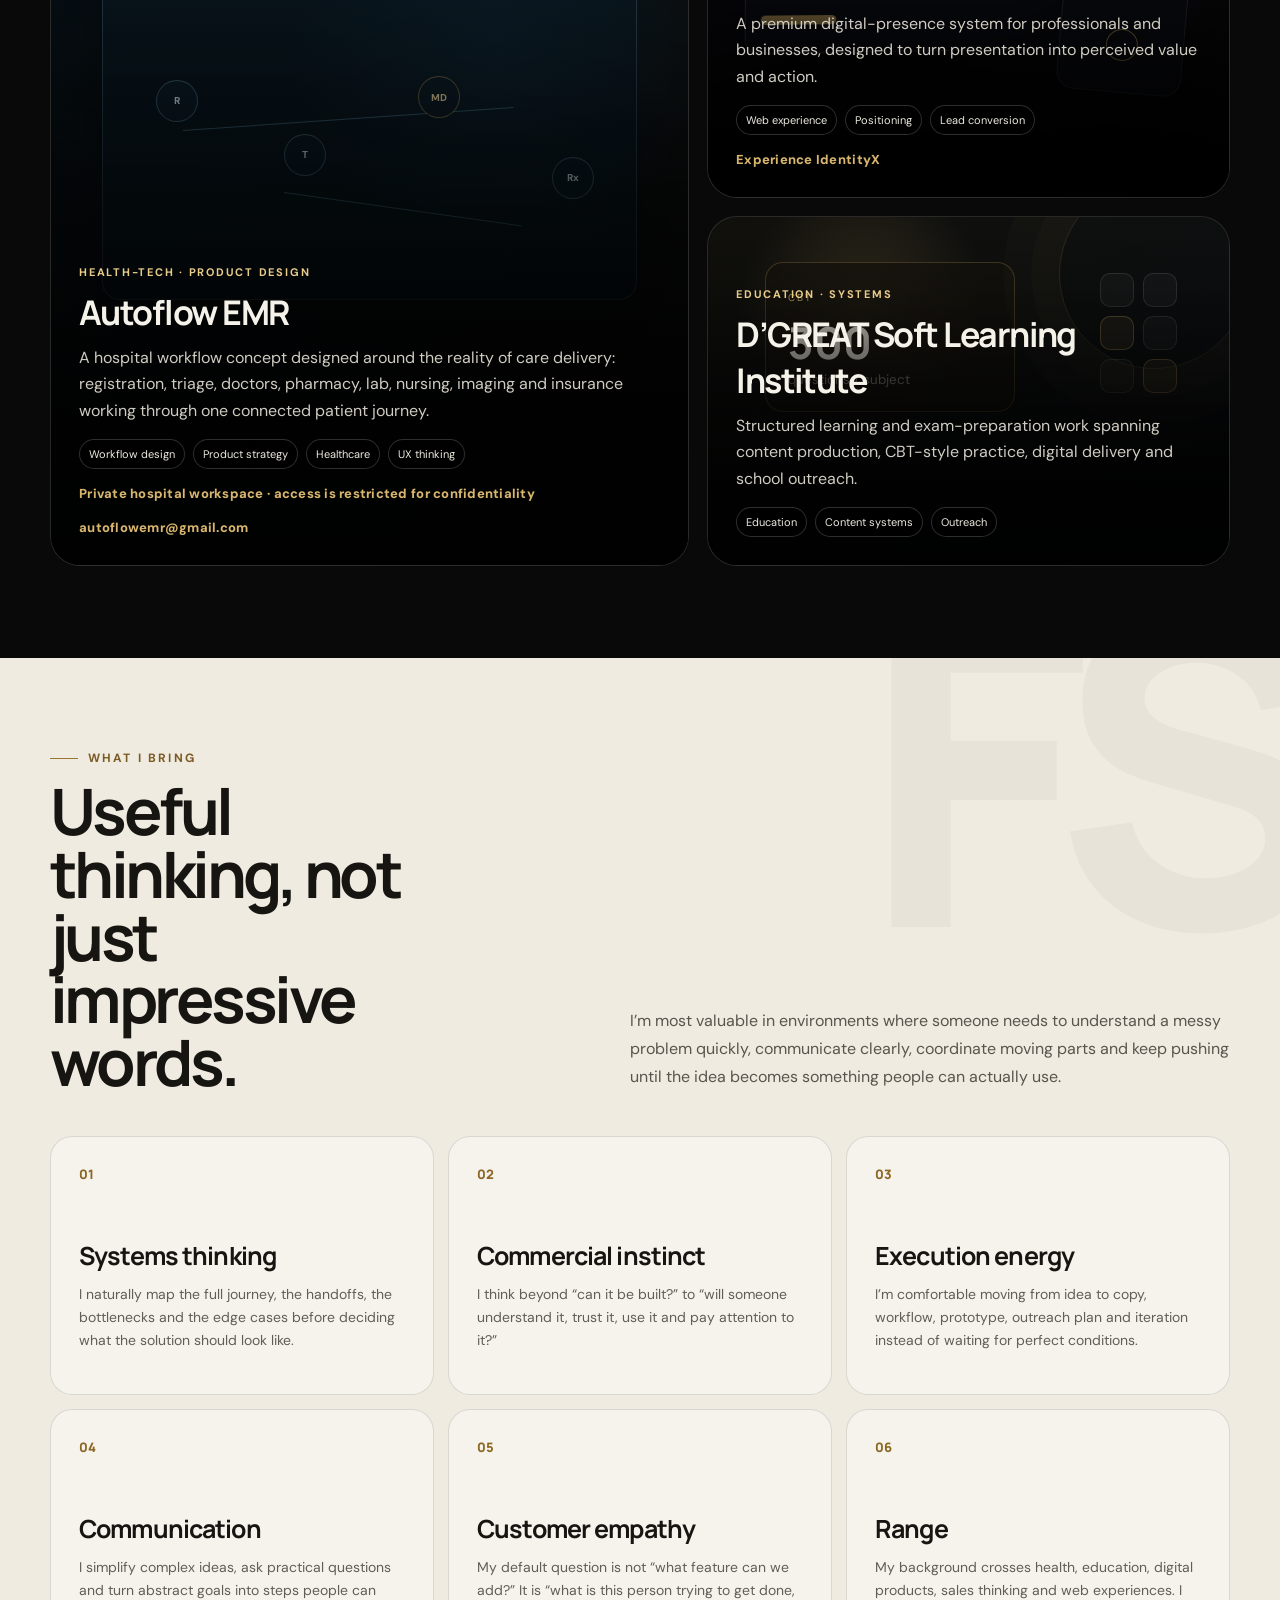
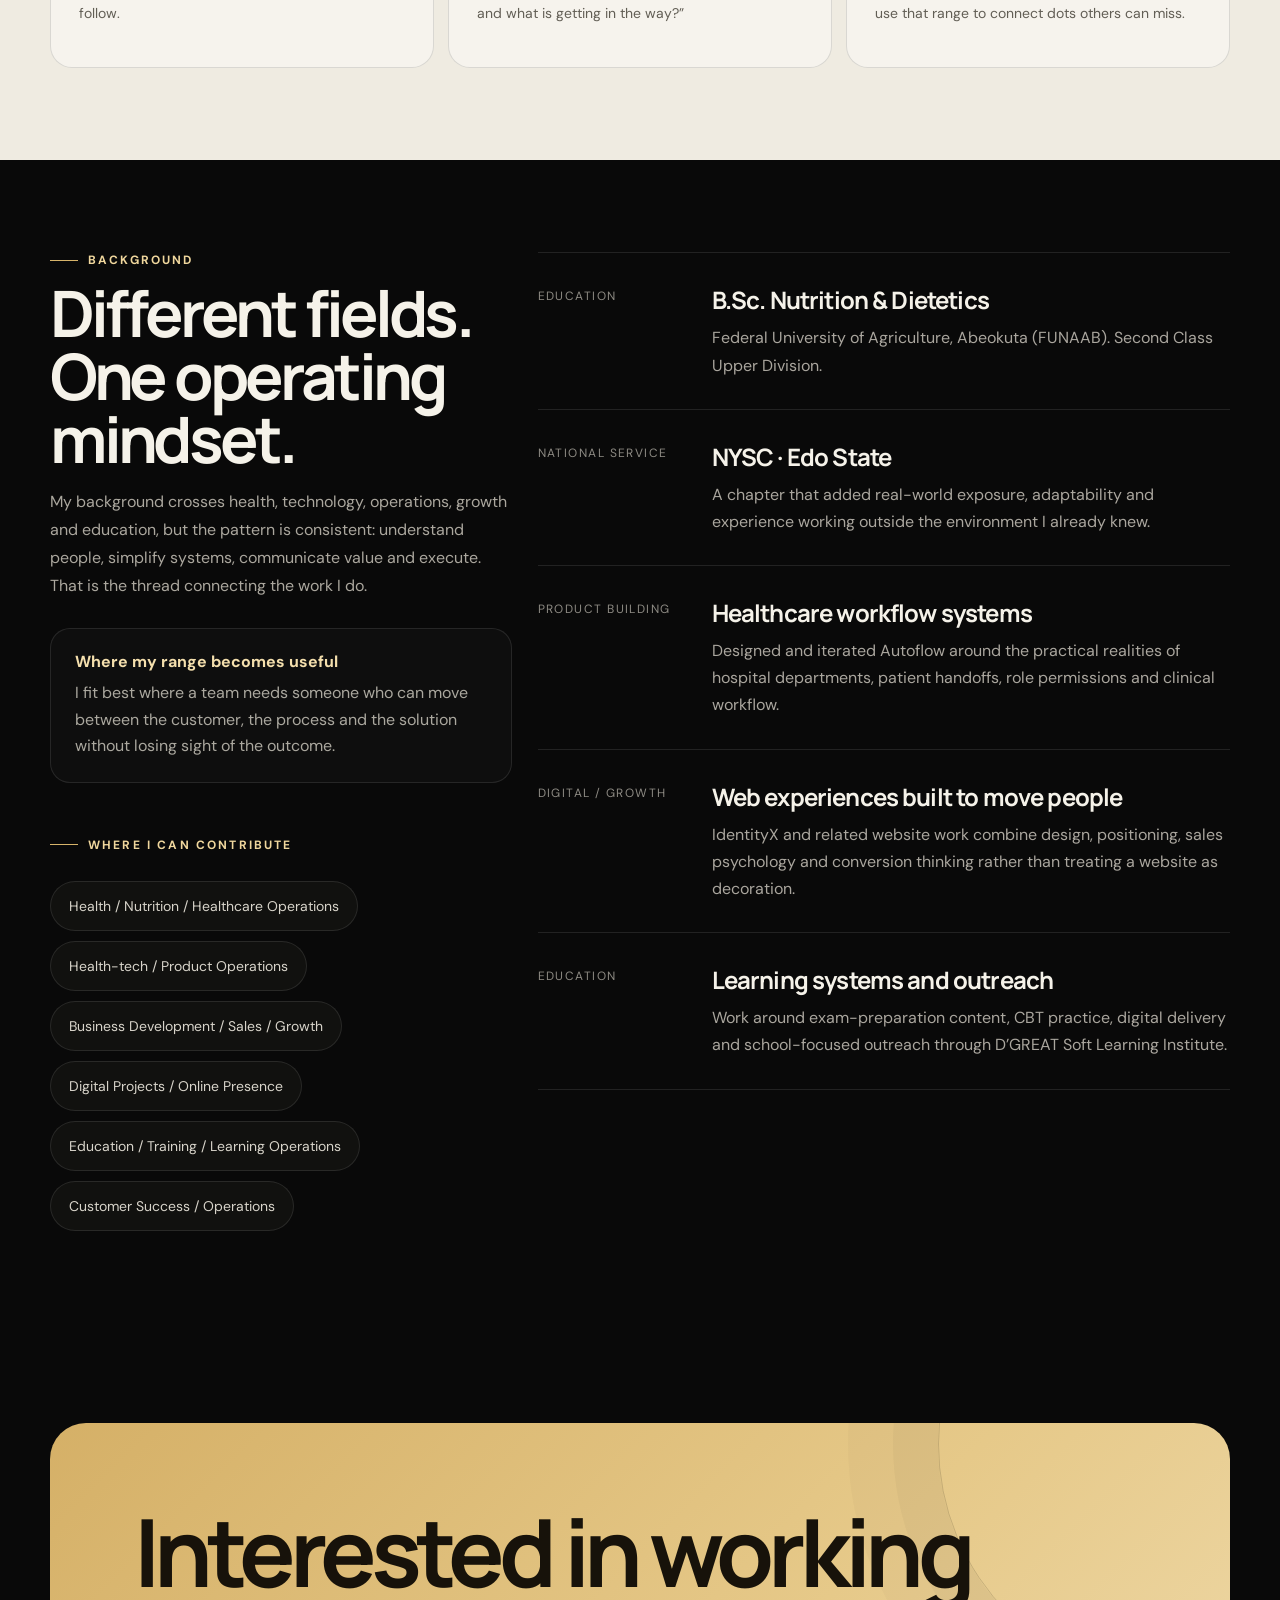
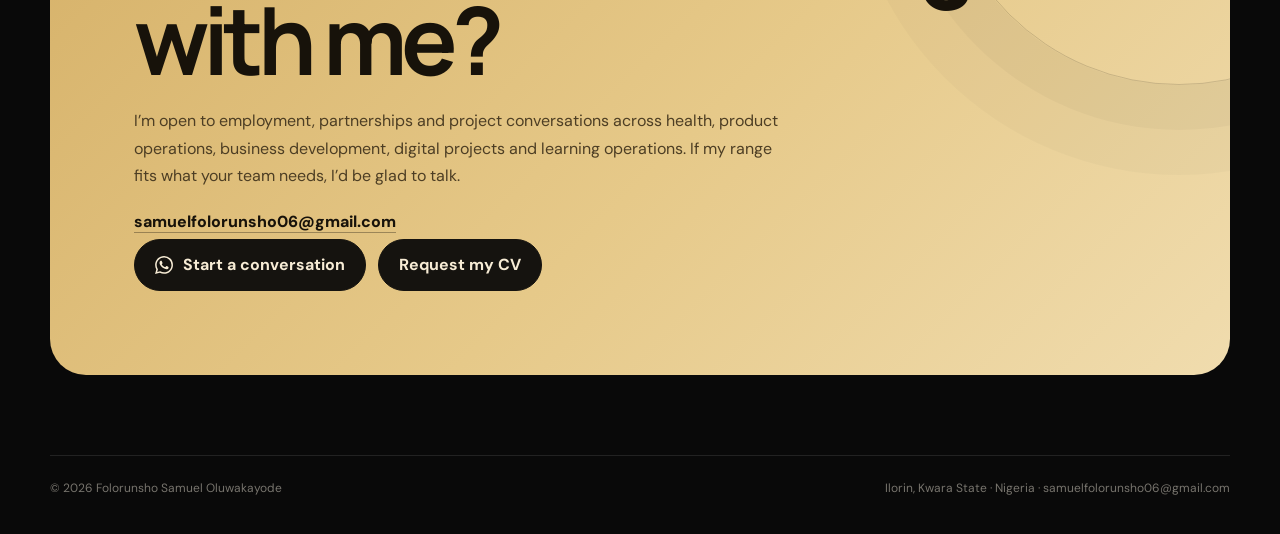
==== commit 70872d4a: "Add files via upload" ====
--- a/index.html
+++ b/index.html
@@ -4,250 +4,427 @@
   <meta charset="UTF-8" />
   <meta name="viewport" content="width=device-width, initial-scale=1.0" />
   <meta name="theme-color" content="#0a0a0a" />
-  <title>Folorunsho Samuel — Digital Presence Designer</title>
-  <meta name="description" content="Folorunsho Samuel builds premium digital identities, authority portfolios and signature web experiences through IdentityX." />
+  <meta name="description" content="Folorunsho Samuel Oluwakayode — cross-functional builder across digital products, operations, health-tech, education and business growth." />
+  <title>Folorunsho Samuel — Portfolio</title>
+  <script>document.documentElement.classList.add("js");</script>
   <link rel="preconnect" href="https://fonts.googleapis.com">
   <link rel="preconnect" href="https://fonts.gstatic.com" crossorigin>
-  <link href="https://fonts.googleapis.com/css2?family=DM+Sans:wght@400;500;600&family=Manrope:wght@400;500;600;700;800&family=Playfair+Display:ital,wght@0,600;1,600&display=swap" rel="stylesheet">
-  <link rel="stylesheet" href="styles.css" />
+  <link href="https://fonts.googleapis.com/css2?family=DM+Sans:wght@400;500;600;700&family=Manrope:wght@500;600;700;800&display=swap" rel="stylesheet">
+  <style>
+    :root{
+      --bg:#090909;
+      --panel:#11110f;
+      --panel-2:#171713;
+      --text:#f5f2e9;
+      --muted:#aba89f;
+      --line:rgba(255,255,255,.10);
+      --gold:#d7b46a;
+      --gold-2:#f0d79d;
+      --white:#fff;
+      --shadow:0 28px 90px rgba(0,0,0,.42);
+      --radius:28px;
+      --max:1180px;
+    }
+    *{box-sizing:border-box}
+    html{scroll-behavior:smooth}
+    body{margin:0;background:var(--bg);color:var(--text);font-family:"DM Sans",sans-serif;overflow-x:hidden}
+    a{color:inherit;text-decoration:none}
+    a:focus-visible,button:focus-visible{outline:2px solid var(--gold-2);outline-offset:4px}
+    img{display:block;max-width:100%}
+    button,a{tap-highlight-color:transparent;-webkit-tap-highlight-color:transparent}
+    .wrap{width:min(calc(100% - 36px),var(--max));margin:0 auto}
+    .eyebrow{display:flex;align-items:center;gap:10px;font-size:12px;text-transform:uppercase;letter-spacing:.18em;color:var(--gold-2);font-weight:700}
+    .eyebrow:before{content:"";width:28px;height:1px;background:var(--gold)}
+    .nav{position:fixed;z-index:50;left:0;right:0;top:0;background:rgba(9,9,9,.72);backdrop-filter:blur(18px);border-bottom:1px solid rgba(255,255,255,.06)}
+    .navin{height:72px;display:flex;align-items:center;justify-content:space-between;gap:24px}
+    .brand{font-family:"Manrope",sans-serif;font-weight:800;letter-spacing:-.04em;font-size:18px}
+    .brand span{color:var(--gold)}
+    .navlinks{display:flex;align-items:center;gap:26px;color:#cbc8be;font-size:14px}
+    .navlinks a:hover{color:#fff}
+    .mini-cta{display:inline-flex;align-items:center;gap:8px;padding:11px 16px;border:1px solid rgba(215,180,106,.55);border-radius:999px;color:#f7e6bd;font-weight:700;font-size:13px;background:rgba(215,180,106,.08)}
+
+    .hero{min-height:100svh;padding:112px 0 44px;display:grid;align-items:center;position:relative;isolation:isolate}
+    .hero:before{content:"";position:absolute;inset:0;z-index:-2;background:
+      radial-gradient(circle at 18% 24%,rgba(215,180,106,.12),transparent 33%),
+      radial-gradient(circle at 80% 68%,rgba(255,255,255,.05),transparent 30%)}
+    .hero-grid{display:grid;grid-template-columns:1.04fr .96fr;gap:56px;align-items:center}
+    h1,h2,h3,p{margin-top:0}
+    h1{font-family:"Manrope",sans-serif;font-size:clamp(52px,7.4vw,105px);line-height:.92;letter-spacing:-.065em;margin:22px 0 28px;font-weight:800;max-width:850px}
+    h1 .soft{color:#a8a49a}
+    h1 .gold{color:var(--gold-2)}
+    .hero-copy{font-size:18px;line-height:1.7;color:#bdb9af;max-width:700px;margin-bottom:30px}
+    .hero-copy strong{color:#f5f2e9}
+    .actions{display:flex;flex-wrap:wrap;gap:12px}
+    .btn{display:inline-flex;align-items:center;justify-content:center;gap:10px;min-height:52px;padding:0 20px;border-radius:999px;font-weight:700;border:1px solid var(--line);transition:.25s ease}
+    .btn:hover{transform:translateY(-2px)}
+    .btn.primary{background:var(--gold);color:#16130d;border-color:var(--gold)}
+    .btn.secondary{background:#111;border-color:#292929;color:#f6f3ec}
+    .wa{width:18px;height:18px;fill:currentColor}
+
+    .hero-art{position:relative;min-height:620px}
+    .portrait-card{height:100%;min-height:620px;border-radius:36px;overflow:hidden;position:relative;border:1px solid rgba(255,255,255,.11);box-shadow:var(--shadow);background:#111}
+    .portrait-card img{width:100%;height:100%;object-fit:cover;filter:saturate(.72) contrast(1.04) brightness(.72)}
+    .portrait-card:after{content:"";position:absolute;inset:0;background:linear-gradient(180deg,rgba(8,8,8,.06) 0%,rgba(8,8,8,.05) 44%,rgba(8,8,8,.92) 100%)}
+    .hero-tag{position:absolute;left:26px;right:26px;bottom:26px;z-index:2;padding:24px;border:1px solid rgba(255,255,255,.14);background:rgba(10,10,10,.66);backdrop-filter:blur(16px);border-radius:22px}
+    .hero-tag b{display:block;font-family:"Manrope",sans-serif;font-size:22px;letter-spacing:-.03em;margin-bottom:7px}
+    .hero-tag span{font-size:13px;color:#bebbb2;line-height:1.6}
+    .float{position:absolute;right:-22px;top:68px;padding:13px 16px;background:#f3efe5;color:#141414;border-radius:16px;font-size:12px;font-weight:700;box-shadow:0 18px 50px rgba(0,0,0,.28)}
+    .float.two{top:auto;bottom:122px;right:auto;left:-28px;background:#151512;color:#efe9db;border:1px solid rgba(215,180,106,.28)}
+
+    .proof{padding:20px 0 76px}
+    .proof-grid{display:grid;grid-template-columns:repeat(4,1fr);border-top:1px solid var(--line);border-bottom:1px solid var(--line)}
+    .proof-item{padding:24px 18px;border-right:1px solid var(--line)}
+    .proof-item:last-child{border-right:0}
+    .proof-item b{display:block;font-family:"Manrope",sans-serif;font-size:18px;margin-bottom:5px}
+    .proof-item span{font-size:12px;color:var(--muted);text-transform:uppercase;letter-spacing:.12em}
+
+    section{padding:92px 0}
+    .section-head{display:grid;grid-template-columns:.7fr 1.3fr;gap:38px;align-items:end;margin-bottom:42px}
+    .section-head h2{font-family:"Manrope",sans-serif;font-size:clamp(38px,5vw,70px);line-height:.98;letter-spacing:-.055em;margin:14px 0 0}
+    .section-head p{color:#b7b3aa;line-height:1.75;max-width:600px;margin:0 0 3px auto}
+
+    .projects{display:grid;grid-template-columns:1.1fr .9fr;gap:18px}
+    .project{position:relative;border-radius:30px;overflow:hidden;min-height:520px;border:1px solid rgba(255,255,255,.10);background:linear-gradient(145deg,#171713,#0e0e0d)}
+    .project.small{min-height:350px}
+    .project img{position:absolute;inset:0;width:100%;height:100%;object-fit:cover;filter:saturate(.68) brightness(.62);transition:transform .6s ease}
+    .project:hover img{transform:scale(1.025)}
+    .project:after{content:"";position:absolute;inset:0;background:linear-gradient(180deg,rgba(0,0,0,.03) 20%,rgba(0,0,0,.88) 100%)}
+    .project-copy{position:absolute;z-index:2;left:28px;right:28px;bottom:28px}
+    .project-kicker{font-size:11px;letter-spacing:.16em;text-transform:uppercase;color:#e9cc8a;font-weight:700;margin-bottom:10px}
+    .project h3{font-family:"Manrope",sans-serif;font-size:34px;letter-spacing:-.045em;margin:0 0 10px}
+    .project p{color:#d0ccc2;line-height:1.65;margin:0;max-width:620px}
+    .stack{display:grid;gap:18px}
+    .project-labels{display:flex;gap:8px;flex-wrap:wrap;margin-top:15px}
+    .project-labels span{font-size:11px;padding:7px 9px;border:1px solid rgba(255,255,255,.18);border-radius:999px;background:rgba(0,0,0,.28);color:#ece8df}
+
+    .value{background:#efebe1;color:#171512;position:relative;overflow:hidden}
+    .value:before{content:"FS";position:absolute;right:-2vw;top:-9vw;font-family:"Manrope";font-weight:800;font-size:34vw;line-height:1;color:rgba(0,0,0,.035);letter-spacing:-.09em}
+    .value .eyebrow{color:#7b5b24}.value .eyebrow:before{background:#9a752e}
+    .value h2{color:#171512}
+    .value .section-head p{color:#59554d}
+    .value-grid{display:grid;grid-template-columns:repeat(3,1fr);gap:14px;position:relative}
+    .value-card{padding:28px;border:1px solid rgba(15,15,15,.12);border-radius:22px;background:rgba(255,255,255,.42);min-height:230px}
+    .num{font-family:"Manrope";font-size:13px;font-weight:800;color:#8b6724;margin-bottom:55px}
+    .value-card h3{font-family:"Manrope";font-size:25px;letter-spacing:-.035em;margin-bottom:10px}
+    .value-card p{color:#625e55;line-height:1.65;font-size:14px}
+
+    .story-grid{display:grid;grid-template-columns:.8fr 1.2fr;gap:26px;align-items:start}
+    .story-title{position:sticky;top:108px}
+    .story-title h2{font-family:"Manrope";font-size:clamp(42px,5vw,72px);line-height:.98;letter-spacing:-.06em;margin:14px 0 18px}
+    .story-title p{color:#aba79e;line-height:1.75}
+    .timeline{border-top:1px solid var(--line)}
+    .timeline-item{display:grid;grid-template-columns:150px 1fr;gap:24px;padding:30px 0;border-bottom:1px solid var(--line)}
+    .timeline-item .time{font-size:12px;color:#8d8a83;text-transform:uppercase;letter-spacing:.12em;padding-top:5px}
+    .timeline-item h3{font-family:"Manrope";font-size:24px;letter-spacing:-.035em;margin:0 0 8px}
+    .timeline-item p{color:#aaa69e;line-height:1.7;margin:0}
+
+    .roles{padding-top:54px}
+    .role-grid{display:flex;gap:10px;flex-wrap:wrap;margin-top:28px}
+    .role{padding:15px 18px;border:1px solid var(--line);border-radius:999px;color:#d8d4ca;background:#11110f;font-size:14px}
+
+    .contact{padding:100px 0 70px}
+    .contact-card{position:relative;overflow:hidden;padding:clamp(34px,7vw,84px);border-radius:36px;background:linear-gradient(135deg,#d5b067 0%,#e6c989 55%,#f0dcae 100%);color:#17120a}
+    .contact-card:after{content:"";position:absolute;width:480px;height:480px;border-radius:50%;right:-190px;top:-220px;border:1px solid rgba(0,0,0,.15);box-shadow:0 0 0 45px rgba(0,0,0,.03),0 0 0 90px rgba(0,0,0,.025)}
+    .contact-card h2{font-family:"Manrope";font-size:clamp(48px,7.6vw,94px);line-height:.94;letter-spacing:-.065em;max-width:900px;margin:0 0 24px;position:relative;z-index:2}
+    .contact-card p{max-width:650px;line-height:1.7;color:#4d3e24;position:relative;z-index:2}
+    .contact-card .btn{background:#15130f;color:#f7ecd5;border-color:#15130f;position:relative;z-index:2}
+    .contact-links{display:flex;flex-wrap:wrap;gap:10px 18px;margin:22px 0 6px;position:relative;z-index:2}
+    .contact-links a{color:#17120a;font-weight:800;text-decoration:none;border-bottom:1px solid rgba(23,18,10,.35)}
+    .project-contact{display:inline-block;margin-top:16px;color:#d8b66d;font-weight:800;text-decoration:none;font-size:13px;letter-spacing:.02em}
+    .lane-intro{margin-top:28px;padding:22px 24px;border:1px solid var(--line);border-radius:20px;background:rgba(255,255,255,.025)}
+    .lane-intro b{display:block;color:#f4dfad;margin-bottom:8px}
+    .lane-intro p{margin:0;color:var(--muted);line-height:1.65}
+    footer{padding:10px 0 38px;color:#77746d;font-size:12px}
+    .footerin{display:flex;justify-content:space-between;gap:20px;border-top:1px solid var(--line);padding-top:24px}
+
+    .reveal{opacity:1;transform:none}
+    .js .reveal{opacity:0;transform:translateY(24px);transition:opacity .7s ease, transform .7s ease}
+    .js .reveal.on{opacity:1;transform:none}
+
+    @media(max-width:900px){
+      .navlinks{display:none}
+      .hero{padding-top:98px}
+      .hero-grid,.section-head,.story-grid{grid-template-columns:1fr}
+      .hero-art{min-height:520px;margin-top:12px}
+      .portrait-card{min-height:520px}
+      .float{right:10px}.float.two{left:10px}
+      .proof-grid{grid-template-columns:1fr 1fr}
+      .proof-item:nth-child(2){border-right:0}
+      .proof-item:nth-child(-n+2){border-bottom:1px solid var(--line)}
+      .projects{grid-template-columns:1fr}
+      .project{min-height:450px}.project.small{min-height:360px}
+      .value-grid{grid-template-columns:1fr}
+      .value-card{min-height:0}.num{margin-bottom:24px}
+      .story-title{position:static}
+    }
+    @media(max-width:600px){
+      .wrap{width:min(calc(100% - 24px),var(--max))}
+      .navin{height:64px}
+      .mini-cta{padding:10px 13px;font-size:12px}
+      .hero{min-height:auto;padding:104px 0 40px}
+      h1{font-size:clamp(48px,14.8vw,72px);letter-spacing:-.07em}
+      .hero-copy{font-size:16px}
+      .actions .btn{width:100%}
+      .hero-art{min-height:460px}
+      .portrait-card{min-height:460px;border-radius:26px}
+      .hero-tag{left:16px;right:16px;bottom:16px;padding:18px}
+      .float,.float.two{display:none}
+      section{padding:72px 0}
+      .section-head{gap:18px;margin-bottom:30px}
+      .section-head h2{font-size:45px}
+      .proof-item{padding:20px 10px}.proof-item b{font-size:15px}
+      .project,.project.small{min-height:390px;border-radius:24px}
+      .project-copy{left:20px;right:20px;bottom:20px}.project h3{font-size:28px}
+      .timeline-item{grid-template-columns:1fr;gap:8px;padding:24px 0}
+      .contact-card{border-radius:28px}
+      .footerin{display:block}.footerin span{display:block;margin-bottom:8px}
+    }
+    @media (prefers-reduced-motion:reduce){
+      html{scroll-behavior:auto}
+      *,*::before,*::after{animation-duration:.01ms!important;animation-iteration-count:1!important;transition-duration:.01ms!important}
+      .js .reveal{opacity:1;transform:none}
+    }
+  
+    .project.image-fallback::before{content:"";position:absolute;inset:0;background:radial-gradient(circle at 20% 20%,rgba(210,166,74,.28),transparent 35%),linear-gradient(135deg,#151515,#26221a 55%,#0b0b0b);z-index:0}
+    .project.image-fallback .project-copy{position:relative;z-index:1}
+
+
+    /* V7 editorial hero: intentionally distinct from the IdentityX sales template */
+    .hero-editorial{min-height:100svh;padding:92px 0 28px;position:relative;overflow:hidden;display:block;isolation:isolate;background:radial-gradient(circle at 74% 42%,rgba(215,180,106,.12),transparent 30%),linear-gradient(180deg,#090909 0%,#0b0b0a 100%)}
+    .hero-editorial:before{content:"";position:absolute;inset:0;z-index:-2;background:linear-gradient(rgba(255,255,255,.022) 1px,transparent 1px),linear-gradient(90deg,rgba(255,255,255,.022) 1px,transparent 1px);background-size:72px 72px;mask-image:linear-gradient(to bottom,black,transparent 88%)}
+    .hero-word{position:absolute;left:50%;top:47%;transform:translate(-50%,-50%);font-family:"Manrope",sans-serif;font-size:clamp(150px,22vw,360px);font-weight:800;letter-spacing:-.085em;color:transparent;-webkit-text-stroke:1px rgba(255,255,255,.05);white-space:nowrap;z-index:-1;user-select:none}
+    .hero-cover{position:relative;min-height:calc(100svh - 120px);max-height:880px}
+    .hero-dossier{position:absolute;left:0;right:0;top:6px;display:flex;justify-content:space-between;gap:18px;padding-bottom:14px;border-bottom:1px solid var(--line);font-size:10px;letter-spacing:.18em;color:#8f8b82;font-weight:700}
+    .hero-message{position:absolute;left:0;top:16%;width:min(650px,57%);z-index:4}
+    .hero-message h1{font-family:"Manrope",sans-serif;font-size:clamp(54px,6.6vw,96px);line-height:.91;letter-spacing:-.068em;margin:20px 0 24px;max-width:760px}
+    .hero-message .hero-copy{max-width:575px;font-size:17px;margin-bottom:26px}
+    .hero-portrait{position:absolute;right:-1%;bottom:0;width:46%;height:82%;z-index:2;display:flex;align-items:flex-end;justify-content:flex-end}
+    .portrait-frame{width:100%;height:100%;overflow:hidden;border-radius:48% 48% 22px 22px;border:1px solid rgba(215,180,106,.28);background:#12120f;box-shadow:0 30px 100px rgba(0,0,0,.5)}
+    .portrait-frame img{width:100%;height:100%;object-fit:cover;object-position:50% 20%;filter:saturate(.88) contrast(1.03)}
+    .portrait-caption{position:absolute;right:18px;bottom:18px;left:18px;padding:16px 18px;border-radius:16px;background:rgba(8,8,8,.76);backdrop-filter:blur(15px);border:1px solid rgba(255,255,255,.12)}
+    .portrait-caption b{display:block;font-family:"Manrope",sans-serif;font-size:15px;margin-bottom:4px}.portrait-caption span{font-size:11px;color:#b8b4aa;letter-spacing:.08em;text-transform:uppercase}
+    .hero-signature{position:absolute;left:0;bottom:18px;display:flex;align-items:center;gap:14px;color:#97938a;font-size:12px;line-height:1.45;letter-spacing:.03em}.hero-signature .sig-line{width:58px;height:1px;background:var(--gold)}.hero-signature p{margin:0}.hero-signature strong{color:#e8e2d5}
+
+    /* Fully local project artwork: no remote image dependency */
+    .project-visual{position:absolute;inset:0;overflow:hidden;background:#10110f}.project-visual:after{content:"";position:absolute;inset:0;background:linear-gradient(180deg,rgba(0,0,0,.04),rgba(0,0,0,.82) 86%)}
+    .autoflow-visual{background:radial-gradient(circle at 70% 28%,rgba(61,144,207,.26),transparent 31%),linear-gradient(135deg,#07131b,#10100e)}
+    .visual-ui{position:absolute;left:8%;right:8%;top:9%;height:54%;border:1px solid rgba(170,218,245,.22);border-radius:18px;background:rgba(10,27,38,.72);box-shadow:0 28px 70px rgba(0,0,0,.35);overflow:hidden}.visual-ui>span{display:inline-block;width:6px;height:6px;border-radius:50%;margin:13px 1px 0 10px;background:#7ca2b9}.visual-ui>span+span{margin-left:1px}.pulse{position:absolute;left:8%;right:8%;top:22%;height:1px;background:linear-gradient(90deg,transparent,#6fc6f3 35%,#d7b46a 55%,transparent)}
+    .flow-line{position:absolute;height:1px;background:rgba(124,194,230,.4);transform-origin:left center}.f1{left:15%;top:56%;width:62%;transform:rotate(-4deg)}.f2{left:34%;top:72%;width:45%;transform:rotate(8deg)}
+    .flow-node{position:absolute;width:42px;height:42px;border-radius:50%;display:grid;place-items:center;font-size:10px;font-weight:800;color:#d9eef9;border:1px solid rgba(137,202,236,.38);background:#0b1d28}.n1{left:10%;top:43%}.n2{left:34%;top:57%}.n3{left:59%;top:42%;border-color:rgba(215,180,106,.48);color:#f1dba5}.n4{right:8%;top:63%}
+    .identityx-visual{background:radial-gradient(circle at 70% 25%,rgba(112,68,188,.28),transparent 36%),linear-gradient(145deg,#0c0914,#10100e)}
+    .device{position:absolute;border:1px solid rgba(255,255,255,.18);background:#10121c;box-shadow:0 30px 70px rgba(0,0,0,.45)}.laptop{width:68%;height:46%;left:8%;top:12%;border-radius:13px;transform:perspective(700px) rotateY(9deg) rotateX(2deg);padding:14px}.device-top{font-weight:800;color:#ead7a0;font-size:10px}.screen-title{margin-top:24px;width:74%;font-family:"Manrope";font-weight:800;font-size:clamp(14px,2vw,25px);line-height:1.05;color:#f5f2e9}.screen-btn{width:72px;height:9px;border-radius:999px;background:var(--gold);margin-top:18px}.phone{width:24%;height:48%;right:8%;top:22%;border-radius:18px;transform:rotate(5deg);padding:20px 10px}.phone-line{height:6px;border-radius:9px;background:#c8b074;margin-top:20px}.phone-line.short{width:62%;background:#5f566f}.phone-dot{width:32px;height:32px;border:1px solid #d7b46a;border-radius:50%;margin:30px auto 0}
+    .dgreat-visual{background:radial-gradient(circle at 30% 25%,rgba(215,180,106,.2),transparent 28%),linear-gradient(140deg,#12110c,#0b1015)}.learn-card{position:absolute;left:11%;top:13%;width:48%;padding:22px;border:1px solid rgba(215,180,106,.28);border-radius:18px;background:rgba(23,21,14,.74)}.learn-card span{font-size:10px;letter-spacing:.18em;color:#d7b46a}.learn-card strong{display:block;font-family:"Manrope";font-size:44px;line-height:1;margin:14px 0 4px;color:#f4efe3}.learn-card small{color:#99958c}.learn-grid{position:absolute;right:10%;top:16%;display:grid;grid-template-columns:repeat(2,34px);gap:9px}.learn-grid i{width:34px;height:34px;border-radius:10px;border:1px solid rgba(255,255,255,.13);background:rgba(255,255,255,.045)}.learn-grid i:nth-child(3),.learn-grid i:nth-child(6){border-color:rgba(215,180,106,.38);background:rgba(215,180,106,.1)}.learn-orbit{position:absolute;width:190px;height:190px;border-radius:50%;border:1px solid rgba(215,180,106,.18);right:-20px;top:-38px;box-shadow:0 0 0 28px rgba(215,180,106,.025),0 0 0 56px rgba(215,180,106,.018)}
+    .project:hover .project-visual{transform:scale(1.01)}.project-visual{transition:transform .6s ease}
+
+    @media(max-width:900px){
+      .hero-editorial{padding-top:92px;min-height:auto}.hero-cover{min-height:auto;max-height:none;padding-top:54px;display:flex;flex-direction:column}.hero-dossier{position:relative;top:auto}.hero-dossier span:nth-child(2){display:none}.hero-message{position:relative;left:auto;top:auto;width:100%;padding:48px 0 26px}.hero-message h1{font-size:clamp(48px,12vw,76px);max-width:720px}.hero-portrait{position:relative;right:auto;bottom:auto;width:min(100%,560px);height:660px;margin:0 auto}.hero-signature{position:relative;left:auto;bottom:auto;margin:26px 0 18px}.hero-word{top:46%;font-size:38vw}
+    }
+    @media(max-width:600px){
+      .hero-dossier{font-size:9px}.hero-dossier span:last-child{text-align:right}.hero-message{padding-top:40px}.hero-message h1{font-size:clamp(45px,13.2vw,62px);line-height:.94}.hero-message .hero-copy{font-size:15.5px}.hero-portrait{height:520px;width:100%}.portrait-frame{border-radius:42% 42% 18px 18px}.portrait-caption{left:12px;right:12px;bottom:12px}.hero-signature{margin-bottom:8px}.project-visual{min-height:100%}
+    }
+
+</style>
+  <link rel="preload" as="image" href="samuel-portrait.png">
 </head>
 <body>
-  <div class="noise"></div>
-  <div class="cursor-glow"></div>
-
-  <header class="site-header">
-    <a href="#top" class="brand-mark" aria-label="Folorunsho Samuel home">
-      <span class="brand-monogram">F/S</span>
-      <span class="brand-meta">DIGITAL PRESENCE / 2026</span>
-    </a>
-    <nav class="nav-links" aria-label="Primary navigation">
-      <a href="#work">Work</a>
-      <a href="#presence">Presence Test</a>
-      <a href="#services">Services</a>
-      <a href="#contact" class="nav-cta">Commission yours ↗</a>
-    </nav>
-  </header>
+  <nav class="nav">
+    <div class="wrap navin">
+      <a class="brand" href="#top">Samuel<span>.</span></a>
+      <div class="navlinks">
+        <a href="#work">Work</a><a href="#value">What I bring</a><a href="#story">Story</a><a href="#contact">Contact</a>
+      </div>
+      <a class="mini-cta" href="https://wa.me/2348069970348?text=Hi%20Samuel%2C%20I%20saw%20your%20portfolio%20and%20I%27d%20like%20to%20talk." target="_blank" rel="noopener noreferrer">Available to talk</a>
+    </div>
+  </nav>
 
   <main id="top">
-    <section class="hero section-dark">
-      <div class="hero-orbit orbit-one"></div>
-      <div class="hero-orbit orbit-two"></div>
-      <div class="hero-kicker reveal">FOLORUNSHO SAMUEL — DIGITAL PRESENCE DESIGNER</div>
-      <div class="hero-name-wrap">
-        <h1 class="hero-name" aria-label="Folorunsho Samuel">
-          <span class="line reveal-word">FOLORUNSHO</span>
-          <span class="line reveal-word accent-line">SAMUEL</span>
-        </h1>
-        <div class="hero-cutline"></div>
-      </div>
-      <div class="hero-bottom">
-        <p class="hero-position reveal">
-          I turn <em>expertise</em><br />into presence.
-        </p>
-        <div class="hero-actions reveal">
-          <a href="#work" class="text-link">Explore my work <span>↘</span></a>
-          <a href="#services" class="pill-link">Build yours ↗</a>
-        </div>
-      </div>
-      <div class="hero-footnote reveal">YOUR WORK DESERVES TO LOOK IMPORTANT.</div>
+    <section class="hero hero-editorial">
+      <div class="hero-word" aria-hidden="true">SAMUEL</div>
+      <div class="wrap hero-cover">
+        <div class="hero-dossier reveal">
+          <span>PORTFOLIO / 2026</span>
+          <span>ILORIN · NIGERIA</span>
+          <span>OPEN TO OPPORTUNITIES</span>
+        </div>
+
+        <div class="hero-message reveal">
+          <div class="eyebrow">Folorunsho Samuel Oluwakayode</div>
+          <h1>I turn <span class="soft">ideas</span> into <span class="gold">systems people can use.</span></h1>
+          <p class="hero-copy">A Nutrition & Dietetics graduate with a builder’s mind, working across digital products, operations, health-tech, education, business growth and web experiences. I translate real problems into practical systems.</p>
+          <div class="actions">
+            <a class="btn primary" href="#work">Explore my work</a>
+            <a class="btn secondary" href="https://wa.me/2348069970348?text=Hi%20Samuel%2C%20I%20saw%20your%20portfolio%20and%20I%27d%20like%20to%20discuss%20an%20opportunity." target="_blank" rel="noopener noreferrer">
+              <svg class="wa" viewBox="0 0 24 24" aria-hidden="true"><path d="M20.52 3.48A11.84 11.84 0 0 0 12.07 0C5.51 0 .17 5.34.17 11.9c0 2.1.55 4.15 1.6 5.96L.07 24l6.29-1.65a11.9 11.9 0 0 0 5.7 1.45h.01c6.56 0 11.9-5.34 11.9-11.9 0-3.18-1.22-6.17-3.45-8.42Zm-8.45 18.3h-.01a9.87 9.87 0 0 1-5.03-1.38l-.36-.21-3.73.98 1-3.63-.23-.37a9.83 9.83 0 0 1-1.51-5.27c0-5.45 4.43-9.88 9.88-9.88a9.81 9.81 0 0 1 6.99 2.9 9.8 9.8 0 0 1 2.89 6.99c-.01 5.44-4.44 9.87-9.89 9.87Zm5.42-7.4c-.3-.15-1.76-.87-2.03-.97-.27-.1-.47-.15-.67.15-.2.3-.77.97-.94 1.17-.17.2-.35.22-.65.07-.3-.15-1.25-.46-2.38-1.47-.88-.78-1.48-1.75-1.65-2.05-.17-.3-.02-.46.13-.61.13-.13.3-.35.45-.52.15-.18.2-.3.3-.5.1-.2.05-.37-.02-.52-.08-.15-.67-1.61-.92-2.21-.24-.58-.49-.5-.67-.51h-.57c-.2 0-.52.07-.79.37-.27.3-1.04 1.02-1.04 2.48 0 1.46 1.07 2.88 1.22 3.08.15.2 2.1 3.2 5.08 4.49.71.31 1.26.49 1.69.63.71.23 1.36.19 1.87.12.57-.08 1.76-.72 2.01-1.41.25-.7.25-1.29.17-1.42-.07-.12-.27-.2-.57-.35Z"/></svg>
+              Talk to me
+            </a>
+          </div>
+        </div>
+
+        <div class="hero-portrait reveal">
+          <div class="portrait-frame"><img src="samuel-portrait.png" alt="Folorunsho Samuel Oluwakayode" loading="eager" decoding="async" /></div>
+          <div class="portrait-caption"><b>Builder. Operator. Problem solver.</b><span>Health · Technology · Education · Growth</span></div>
+        </div>
+
+        <div class="hero-signature reveal">
+          <span class="sig-line"></span>
+          <p>Different fields.<br><strong>One operating mindset.</strong></p>
+        </div>
+      </div>
     </section>
 
-    <section class="proof-intro section-ivory">
-      <div class="section-index">01 / THE PROOF</div>
-      <div class="proof-grid">
-        <div class="proof-display reveal">
-          <span>YOU'RE</span>
-          <span>LOOKING AT</span>
-          <span class="serif">THE PRODUCT.</span>
-        </div>
-        <div class="proof-copy reveal">
-          <p>This is not a portfolio telling you presentation matters.</p>
-          <p class="strong">It is the evidence.</p>
-          <p>Before we ever speak, this page has already told you something about standards, thinking, taste and execution.</p>
+    <div class="proof">
+      <div class="wrap proof-grid reveal">
+        <div class="proof-item"><b>B.Sc. 2:1</b><span>Nutrition & Dietetics</span></div>
+        <div class="proof-item"><b>Product Builder</b><span>Web + workflow systems</span></div>
+        <div class="proof-item"><b>Cross-functional</b><span>Operations + growth</span></div>
+        <div class="proof-item"><b>Open to work</b><span>On-site + remote</span></div>
+      </div>
+    </div>
+
+    <section id="work">
+      <div class="wrap">
+        <div class="section-head reveal">
+          <div><div class="eyebrow">Selected work</div><h2>I like problems with moving parts.</h2></div>
+          <p>My strongest work sits where people, process and technology meet. These projects show how I think: identify friction, design the flow, make the experience clearer, then build toward adoption.</p>
+        </div>
+        <div class="projects">
+          <article class="project reveal">
+            <div class="project-visual autoflow-visual" role="img" aria-label="Abstract healthcare workflow interface"><div class="visual-ui"><span></span><span></span><span></span><div class="pulse"></div><div class="flow-line f1"></div><div class="flow-line f2"></div><div class="flow-node n1">R</div><div class="flow-node n2">T</div><div class="flow-node n3">MD</div><div class="flow-node n4">Rx</div></div></div>
+            <div class="project-copy">
+              <div class="project-kicker">Health-tech · Product design</div>
+              <h3>Autoflow EMR</h3>
+              <p>A hospital workflow concept designed around the reality of care delivery: registration, triage, doctors, pharmacy, lab, nursing, imaging and insurance working through one connected patient journey.</p>
+              <div class="project-labels"><span>Workflow design</span><span>Product strategy</span><span>Healthcare</span><span>UX thinking</span></div>
+              <div class="project-contact">Private hospital workspace · access is restricted for confidentiality</div>
+              <a class="project-contact" href="mailto:autoflowemr@gmail.com">autoflowemr@gmail.com</a>
+            </div>
+          </article>
+          <div class="stack">
+            <article class="project small reveal">
+              <div class="project-visual identityx-visual" role="img" aria-label="Abstract premium website experience"><div class="device laptop"><div class="device-top">IdentityX</div><div class="screen-title">Make your value impossible to miss.</div><div class="screen-btn"></div></div><div class="device phone"><div class="phone-line"></div><div class="phone-line short"></div><div class="phone-dot"></div></div></div>
+              <div class="project-copy">
+                <div class="project-kicker">Digital identity · Conversion</div>
+                <h3>IdentityX</h3>
+                <p>A premium digital-presence system for professionals and businesses, designed to turn presentation into perceived value and action.</p>
+                <div class="project-labels"><span>Web experience</span><span>Positioning</span><span>Lead conversion</span></div>
+                <a class="project-contact" href="https://samuelfolorunsho06-beep.github.io/IdentityX/" target="_blank" rel="noopener noreferrer">Experience IdentityX</a>
+              </div>
+            </article>
+            <article class="project small reveal">
+              <div class="project-visual dgreat-visual" role="img" aria-label="Abstract digital learning system"><div class="learn-card"><span>CBT</span><strong>300</strong><small>questions / subject</small></div><div class="learn-grid"><i></i><i></i><i></i><i></i><i></i><i></i></div><div class="learn-orbit"></div></div>
+              <div class="project-copy">
+                <div class="project-kicker">Education · Systems</div>
+                <h3>D’GREAT Soft Learning Institute</h3>
+                <p>Structured learning and exam-preparation work spanning content production, CBT-style practice, digital delivery and school outreach.</p>
+                <div class="project-labels"><span>Education</span><span>Content systems</span><span>Outreach</span></div>
+              </div>
+            </article>
+          </div>
         </div>
       </div>
     </section>
 
-    <section class="manifesto section-ivory">
-      <div class="manifesto-track">
-        <div class="manifesto-row"><span>DESIGN.</span><span>SYSTEMS.</span></div>
-        <div class="manifesto-row offset"><span>BUSINESS.</span><span>PEOPLE.</span></div>
-      </div>
-      <div class="manifesto-copy reveal">
-        <p>I build products, systems and digital experiences that make complex things feel clear, useful and worth trusting.</p>
-        <p>My work sits where strategy, technology, storytelling and presentation meet.</p>
+    <section class="value" id="value">
+      <div class="wrap">
+        <div class="section-head reveal">
+          <div><div class="eyebrow">What I bring</div><h2>Useful thinking, not just impressive words.</h2></div>
+          <p>I’m most valuable in environments where someone needs to understand a messy problem quickly, communicate clearly, coordinate moving parts and keep pushing until the idea becomes something people can actually use.</p>
+        </div>
+        <div class="value-grid">
+          <div class="value-card reveal"><div class="num">01</div><h3>Systems thinking</h3><p>I naturally map the full journey, the handoffs, the bottlenecks and the edge cases before deciding what the solution should look like.</p></div>
+          <div class="value-card reveal"><div class="num">02</div><h3>Commercial instinct</h3><p>I think beyond “can it be built?” to “will someone understand it, trust it, use it and pay attention to it?”</p></div>
+          <div class="value-card reveal"><div class="num">03</div><h3>Execution energy</h3><p>I’m comfortable moving from idea to copy, workflow, prototype, outreach plan and iteration instead of waiting for perfect conditions.</p></div>
+          <div class="value-card reveal"><div class="num">04</div><h3>Communication</h3><p>I simplify complex ideas, ask practical questions and turn abstract goals into steps people can follow.</p></div>
+          <div class="value-card reveal"><div class="num">05</div><h3>Customer empathy</h3><p>My default question is not “what feature can we add?” It is “what is this person trying to get done, and what is getting in the way?”</p></div>
+          <div class="value-card reveal"><div class="num">06</div><h3>Range</h3><p>My background crosses health, education, digital products, sales thinking and web experiences. I use that range to connect dots others can miss.</p></div>
+        </div>
       </div>
     </section>
 
-    <section id="work" class="work section-dark">
-      <div class="section-head">
-        <div class="section-index">02 / SELECTED WORK</div>
-        <h2>Not claims.<br><span>Evidence.</span></h2>
-      </div>
-
-      <article class="case-study case-cluxe">
-        <div class="case-copy reveal">
-          <div class="case-number">001 / REAL CLIENT WORK</div>
-          <h3>CLUXE<br>AESTHETICS</h3>
-          <p class="case-tagline">Advanced skincare, given a presence worthy of the work.</p>
-          <p class="case-body">A brand-led digital experience for an aesthetics practice — designed to make the business feel considered, premium and trustworthy before a prospective client ever makes contact.</p>
-          <div class="case-tags"><span>ART DIRECTION</span><span>WEB EXPERIENCE</span><span>BEAUTY</span><span>CONVERSION</span></div>
-          <div class="case-note"><b>THE RESPONSE</b><span>Editorial presentation · treatment discovery · social proof · frictionless appointment journey.</span></div>
-        </div>
-        <div class="cluxe-stage reveal" aria-label="Cluxe Aesthetics project presentation">
-          <div class="cluxe-wordmark">CLUXE <em>AESTHETICS</em></div>
-          <div class="cluxe-photo cluxe-photo-main"><img src="assets/cluxe/portrait-front.jpg" alt="Cluxe Aesthetics portrait presentation"></div>
-          <div class="cluxe-photo cluxe-photo-treatment"><img src="assets/cluxe/treatment.jpg" alt="Cluxe Aesthetics treatment imagery"></div>
-          <div class="cluxe-phone">
-            <div class="cluxe-phone-top"></div>
-            <img src="assets/cluxe/portrait-side.jpg" alt="Cluxe mobile visual">
-            <div class="cluxe-phone-copy"><small>SKIN, CONSIDERED DIFFERENTLY.</small><strong>Made for<br>your skin.</strong><span>BOOK A CONSULTATION ↗</span></div>
-          </div>
-          <div class="cluxe-logo-chip"><img src="assets/cluxe/cluxe-logo.jpg" alt="Cluxe Aesthetics logo"></div>
-          <div class="cluxe-caption">IDENTITYX / SELECTED WORK 001</div>
-        </div>
-      </article>
-
-      <article class="case-study case-identityx">
-        <div class="identityx-stage reveal">
-          <div class="ix-symbol">IX</div>
-          <div class="ix-caption">IDENTITY<span>X</span></div>
-          <div class="ix-orb"></div>
-        </div>
-        <div class="case-copy reveal">
-          <div class="case-number">002 / FLAGSHIP SYSTEM</div>
-          <h3>IDENTITYX</h3>
-          <p class="case-tagline">Professional presence, reimagined.</p>
-          <p class="case-body">A premium digital-presence service for professionals, freelancers, consultants and founders who want their online presence to establish credibility before the conversation begins.</p>
-          <div class="case-tags"><span>BRAND</span><span>DIGITAL IDENTITY</span><span>CONVERSION</span></div>
-        </div>
-      </article>
+    <section id="story">
+      <div class="wrap story-grid">
+        <div class="story-title reveal">
+          <div class="eyebrow">Background</div>
+          <h2>Different fields. One operating mindset.</h2>
+          <p>My background crosses health, technology, operations, growth and education, but the pattern is consistent: understand people, simplify systems, communicate value and execute. That is the thread connecting the work I do.</p>
+          <div class="lane-intro"><b>Where my range becomes useful</b><p>I fit best where a team needs someone who can move between the customer, the process and the solution without losing sight of the outcome.</p></div>
+          <div class="roles">
+            <div class="eyebrow">Where I can contribute</div>
+            <div class="role-grid">
+              <span class="role">Health / Nutrition / Healthcare Operations</span>
+              <span class="role">Health-tech / Product Operations</span>
+              <span class="role">Business Development / Sales / Growth</span>
+              <span class="role">Digital Projects / Online Presence</span>
+              <span class="role">Education / Training / Learning Operations</span>
+              <span class="role">Customer Success / Operations</span>
+            </div>
+          </div>
+        </div>
+        <div class="timeline reveal">
+          <div class="timeline-item">
+            <div class="time">Education</div>
+            <div><h3>B.Sc. Nutrition & Dietetics</h3><p>Federal University of Agriculture, Abeokuta (FUNAAB). Second Class Upper Division.</p></div>
+          </div>
+          <div class="timeline-item">
+            <div class="time">National service</div>
+            <div><h3>NYSC · Edo State</h3><p>A chapter that added real-world exposure, adaptability and experience working outside the environment I already knew.</p></div>
+          </div>
+          <div class="timeline-item">
+            <div class="time">Product building</div>
+            <div><h3>Healthcare workflow systems</h3><p>Designed and iterated Autoflow around the practical realities of hospital departments, patient handoffs, role permissions and clinical workflow.</p></div>
+          </div>
+          <div class="timeline-item">
+            <div class="time">Digital / growth</div>
+            <div><h3>Web experiences built to move people</h3><p>IdentityX and related website work combine design, positioning, sales psychology and conversion thinking rather than treating a website as decoration.</p></div>
+          </div>
+          <div class="timeline-item">
+            <div class="time">Education</div>
+            <div><h3>Learning systems and outreach</h3><p>Work around exam-preparation content, CBT practice, digital delivery and school-focused outreach through D’GREAT Soft Learning Institute.</p></div>
+          </div>
+        </div>
+      </div>
     </section>
 
-    <section class="cv-shift section-ivory">
-      <div class="section-index">03 / THE SHIFT</div>
-      <div class="shift-title reveal">
-        <span>YOUR CV IS</span>
-        <span>NOT YOUR</span>
-        <span class="serif">IDENTITY.</span>
-      </div>
-      <div class="shift-visual reveal">
-        <div class="cv-card">
-          <div class="cv-file">Samuel_Folorunsho_CV_Final.pdf</div>
-          <div class="cv-name">FOLORUNSHO<br>SAMUEL</div>
-          <div class="cv-lines"><i></i><i></i><i></i><i></i></div>
-        </div>
-        <div class="shift-arrow">→</div>
-        <div class="presence-card">
-          <div class="presence-mini">F/S®</div>
-          <div class="presence-big">ONE LINK.<br><em>EVERYTHING.</em></div>
-        </div>
-      </div>
-      <div class="shift-copy reveal">
-        <p>A CV describes you.</p>
-        <p><strong>A digital identity demonstrates you.</strong></p>
-        <div class="utility-strip">
-          <span>CV</span><span>LINKEDIN</span><span>APPLICATIONS</span><span>PROPOSALS</span><span>COLD OUTREACH</span><span>QR</span>
-        </div>
-      </div>
-    </section>
-
-    <section id="presence" class="presence-test section-dark">
-      <div class="section-index">04 / THE PRESENCE TEST™</div>
-      <div class="presence-layout">
-        <div class="presence-steps">
-          <div class="step reveal"><span>01</span><p>Someone receives your name.</p></div>
-          <div class="step reveal"><span>02</span><p>They search for you.</p></div>
-          <div class="step reveal"><span>03</span><p>They look for evidence.</p></div>
-          <div class="step reveal"><span>04</span><p>They decide whether you're worth contacting.</p></div>
-        </div>
-        <div class="presence-question reveal">
-          <p>WHAT DO</p><p>THEY FIND?</p>
-          <span>If the answer isn't impressive, we should talk.</span>
-        </div>
-      </div>
-    </section>
-
-    <section class="forty-five section-ivory">
-      <div class="section-index">05 / FIRST IMPRESSION</div>
-      <div class="timeline">
-        <div class="time-row reveal"><span>00:00</span><p>They click.</p></div>
-        <div class="time-row reveal"><span>00:03</span><p>They understand who you are.</p></div>
-        <div class="time-row reveal"><span>00:12</span><p>They see your strongest work.</p></div>
-        <div class="time-row reveal"><span>00:30</span><p>They have evidence.</p></div>
-        <div class="time-row reveal"><span>00:45</span><p>They know how to reach you.</p></div>
-      </div>
-      <div class="forty-title reveal">MAKE THE FIRST<br><span>45 SECONDS</span> COUNT.</div>
-    </section>
-
-    <section id="services" class="services section-dark">
-      <div class="section-head services-head">
-        <div class="section-index">06 / COMMISSIONS</div>
-        <h2>Three ways to<br><span>show up properly.</span></h2>
-      </div>
-
-      <div class="service-list">
-        <article class="service reveal">
-          <div class="service-no">01</div>
-          <div class="service-main">
-            <div class="service-title">PROFESSIONAL<br>IDENTITY</div>
-            <div class="service-tag">BE CREDIBLE.</div>
-          </div>
-          <div class="service-price">₦100,000</div>
-          <div class="service-desc">For ambitious professionals and job seekers whose CV should open into something richer than a document.</div>
-          <div class="service-items">Portfolio website · positioning · experience · projects · achievements · CV integration · QR identity · mobile experience · contact architecture</div>
-        </article>
-
-        <article class="service reveal">
-          <div class="service-no">02</div>
-          <div class="service-main">
-            <div class="service-title">AUTHORITY<br>PORTFOLIO</div>
-            <div class="service-tag">SELL YOUR EXPERTISE.</div>
-          </div>
-          <div class="service-price">₦150,000</div>
-          <div class="service-desc">For freelancers and independent professionals who need their online presence to help turn attention into enquiries.</div>
-          <div class="service-items">Everything in Professional Identity · services · case studies · testimonials · offer architecture · lead capture · WhatsApp conversion · analytics foundation</div>
-        </article>
-
-        <article class="service signature reveal">
-          <div class="service-no">03</div>
-          <div class="service-main">
-            <div class="service-title">SIGNATURE<br>PRESENCE</div>
-            <div class="service-tag">BECOME UNFORGETTABLE.</div>
-          </div>
-          <div class="service-price">₦250,000</div>
-          <div class="service-desc">For founders, consultants, executives, creators and high-value professionals who want bespoke art direction and a presence built around them.</div>
-          <div class="service-items">Everything in Authority Portfolio · custom art direction · signature visual identity · advanced storytelling · richer motion · strategic conversion journeys · domain setup · search foundation · priority launch support</div>
-        </article>
-      </div>
-    </section>
-
-    <section class="closing section-ivory" id="contact">
-      <div class="closing-pre reveal">ONE LAST THING.</div>
-      <div class="closing-statement reveal">
-        <span>YOU WOULDN'T HAVE</span>
-        <span>READ THIS FAR</span>
-        <span>IF PRESENTATION</span>
-        <span class="serif">DIDN'T MATTER.</span>
-      </div>
-      <div class="closing-sub reveal">Neither will your clients. Neither will recruiters.</div>
-      <div class="closing-line reveal">Present yourself accordingly.</div>
-      <div class="contact-wrap reveal">
-        <a class="commission" href="https://wa.me/2349167281559?text=Hello%20Samuel%2C%20I%27d%20like%20to%20commission%20an%20IdentityX%20presence." target="_blank" rel="noopener">Commission yours <span>↗</span></a>
-        <div class="footer-brand">
-          <strong>FOLORUNSHO SAMUEL</strong>
-          <span>Digital identities for people worth discovering.</span>
+    <section class="contact" id="contact">
+      <div class="wrap">
+        <div class="contact-card reveal">
+          <h2>Interested in working with me?</h2>
+          <p>I’m open to employment, partnerships and project conversations across health, product operations, business development, digital projects and learning operations. If my range fits what your team needs, I’d be glad to talk.</p>
+          <div class="contact-links"><a href="mailto:samuelfolorunsho06@gmail.com">samuelfolorunsho06@gmail.com</a></div>
+          <div class="actions">
+            <a class="btn" href="https://wa.me/2348069970348?text=Hi%20Samuel%2C%20I%20came%20across%20your%20portfolio%20and%20I%27d%20like%20to%20discuss%20an%20opportunity." target="_blank" rel="noopener noreferrer">
+              <svg class="wa" viewBox="0 0 24 24" aria-hidden="true"><path d="M20.52 3.48A11.84 11.84 0 0 0 12.07 0C5.51 0 .17 5.34.17 11.9c0 2.1.55 4.15 1.6 5.96L.07 24l6.29-1.65a11.9 11.9 0 0 0 5.7 1.45h.01c6.56 0 11.9-5.34 11.9-11.9 0-3.18-1.22-6.17-3.45-8.42Zm-8.45 18.3h-.01a9.87 9.87 0 0 1-5.03-1.38l-.36-.21-3.73.98 1-3.63-.23-.37a9.83 9.83 0 0 1-1.51-5.27c0-5.45 4.43-9.88 9.88-9.88a9.81 9.81 0 0 1 6.99 2.9 9.8 9.8 0 0 1 2.89 6.99c-.01 5.44-4.44 9.87-9.89 9.87Zm5.42-7.4c-.3-.15-1.76-.87-2.03-.97-.27-.1-.47-.15-.67.15-.2.3-.77.97-.94 1.17-.17.2-.35.22-.65.07-.3-.15-1.25-.46-2.38-1.47-.88-.78-1.48-1.75-1.65-2.05-.17-.3-.02-.46.13-.61.13-.13.3-.35.45-.52.15-.18.2-.3.3-.5.1-.2.05-.37-.02-.52-.08-.15-.67-1.61-.92-2.21-.24-.58-.49-.5-.67-.51h-.57c-.2 0-.52.07-.79.37-.27.3-1.04 1.02-1.04 2.48 0 1.46 1.07 2.88 1.22 3.08.15.2 2.1 3.2 5.08 4.49.71.31 1.26.49 1.69.63.71.23 1.36.19 1.87.12.57-.08 1.76-.72 2.01-1.41.25-.7.25-1.29.17-1.42-.07-.12-.27-.2-.57-.35Z"/></svg>
+              Start a conversation
+            </a>
+            <a class="btn" href="https://wa.me/2348069970348?text=Hi%20Samuel%2C%20please%20send%20me%20your%20latest%20CV." target="_blank" rel="noopener noreferrer">Request my CV</a>
+          </div>
         </div>
       </div>
     </section>
   </main>
 
-  <footer class="footer">
-    <div>F/S® 2026</div>
-    <div>IDENTITYX — DIGITAL PRESENCE</div>
-    <a href="#top">BACK TO TOP ↑</a>
+  <footer>
+    <div class="wrap footerin">
+      <span>© 2026 Folorunsho Samuel Oluwakayode</span>
+      <span>Ilorin, Kwara State · Nigeria · samuelfolorunsho06@gmail.com</span>
+    </div>
   </footer>
 
-  <script src="script.js"></script>
+  <script>
+    const revealItems = document.querySelectorAll('.reveal');
+    if ('IntersectionObserver' in window) {
+      const io = new IntersectionObserver(entries => {
+        entries.forEach(entry => {
+          if (entry.isIntersecting) {
+            entry.target.classList.add('on');
+            io.unobserve(entry.target);
+          }
+        });
+      }, { threshold: .12 });
+      revealItems.forEach(el => io.observe(el));
+    } else {
+      revealItems.forEach(el => el.classList.add('on'));
+    }
+  </script>
 </body>
 </html>
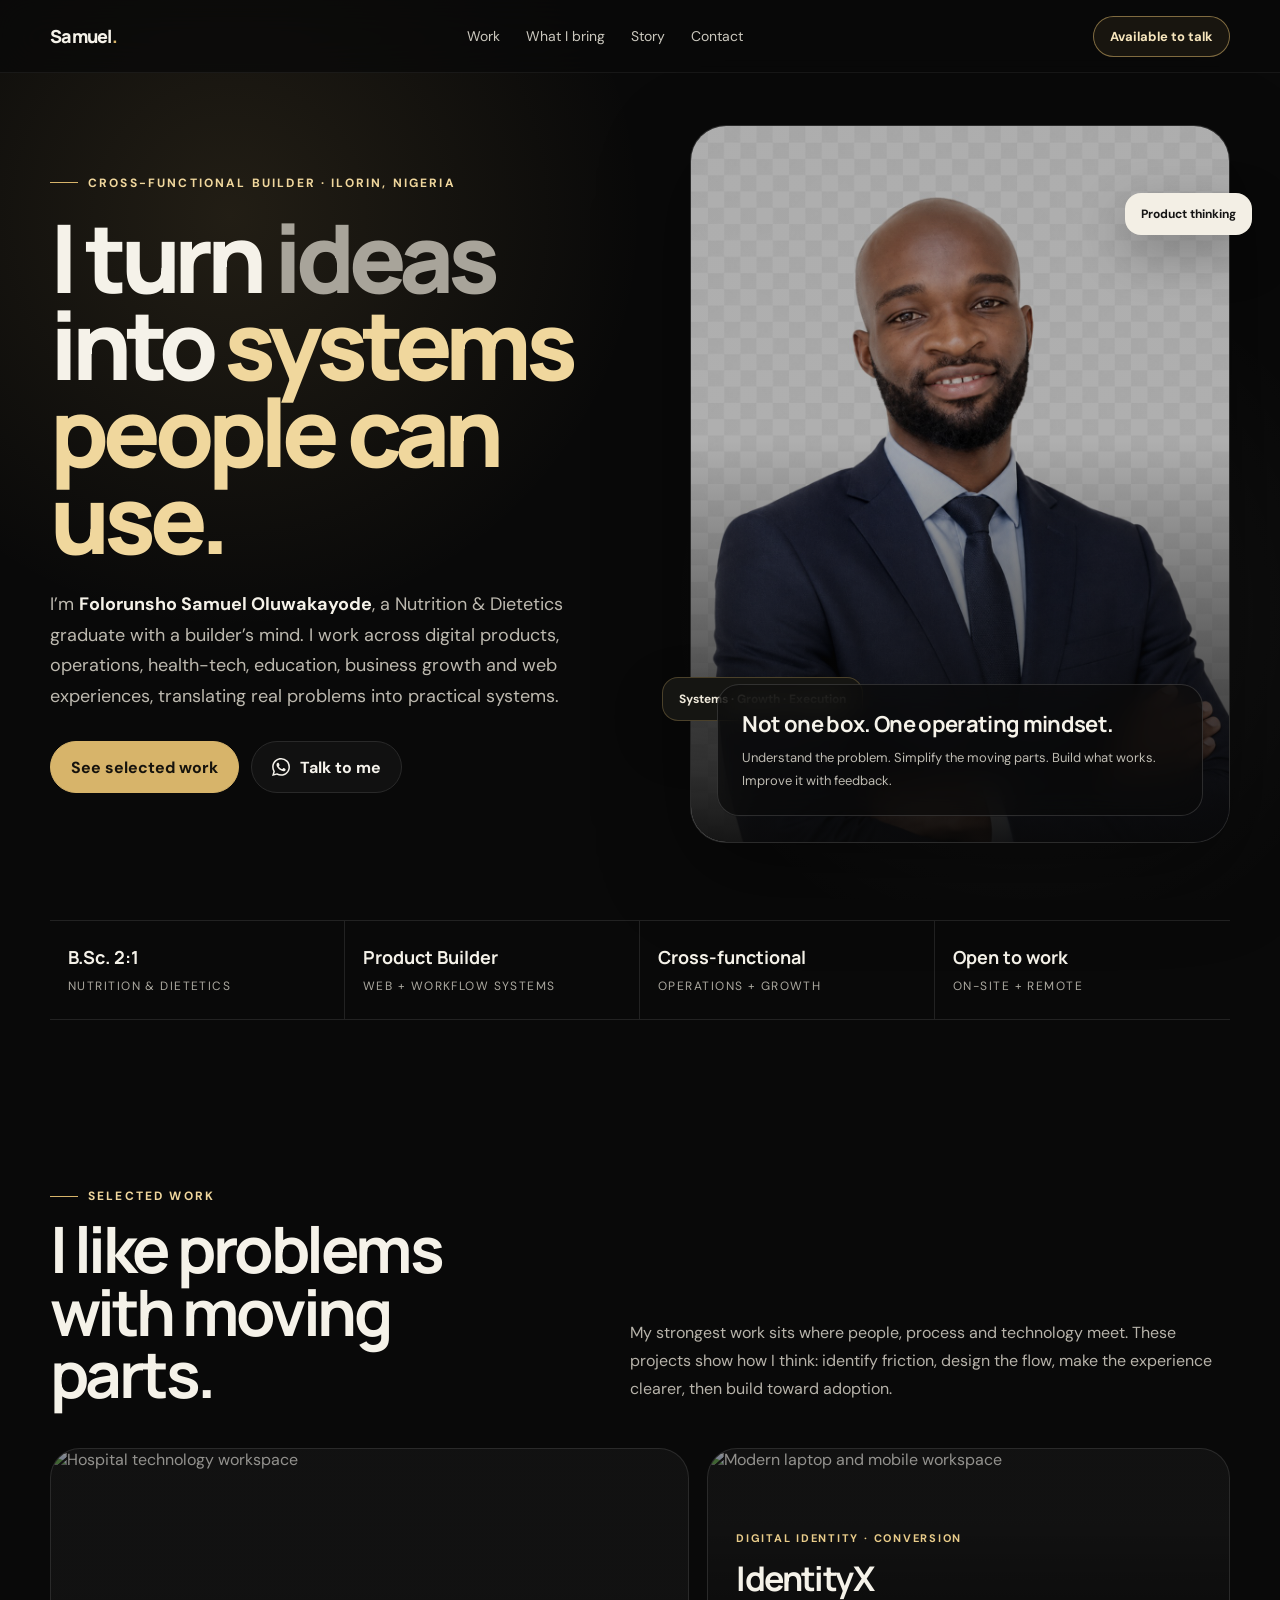
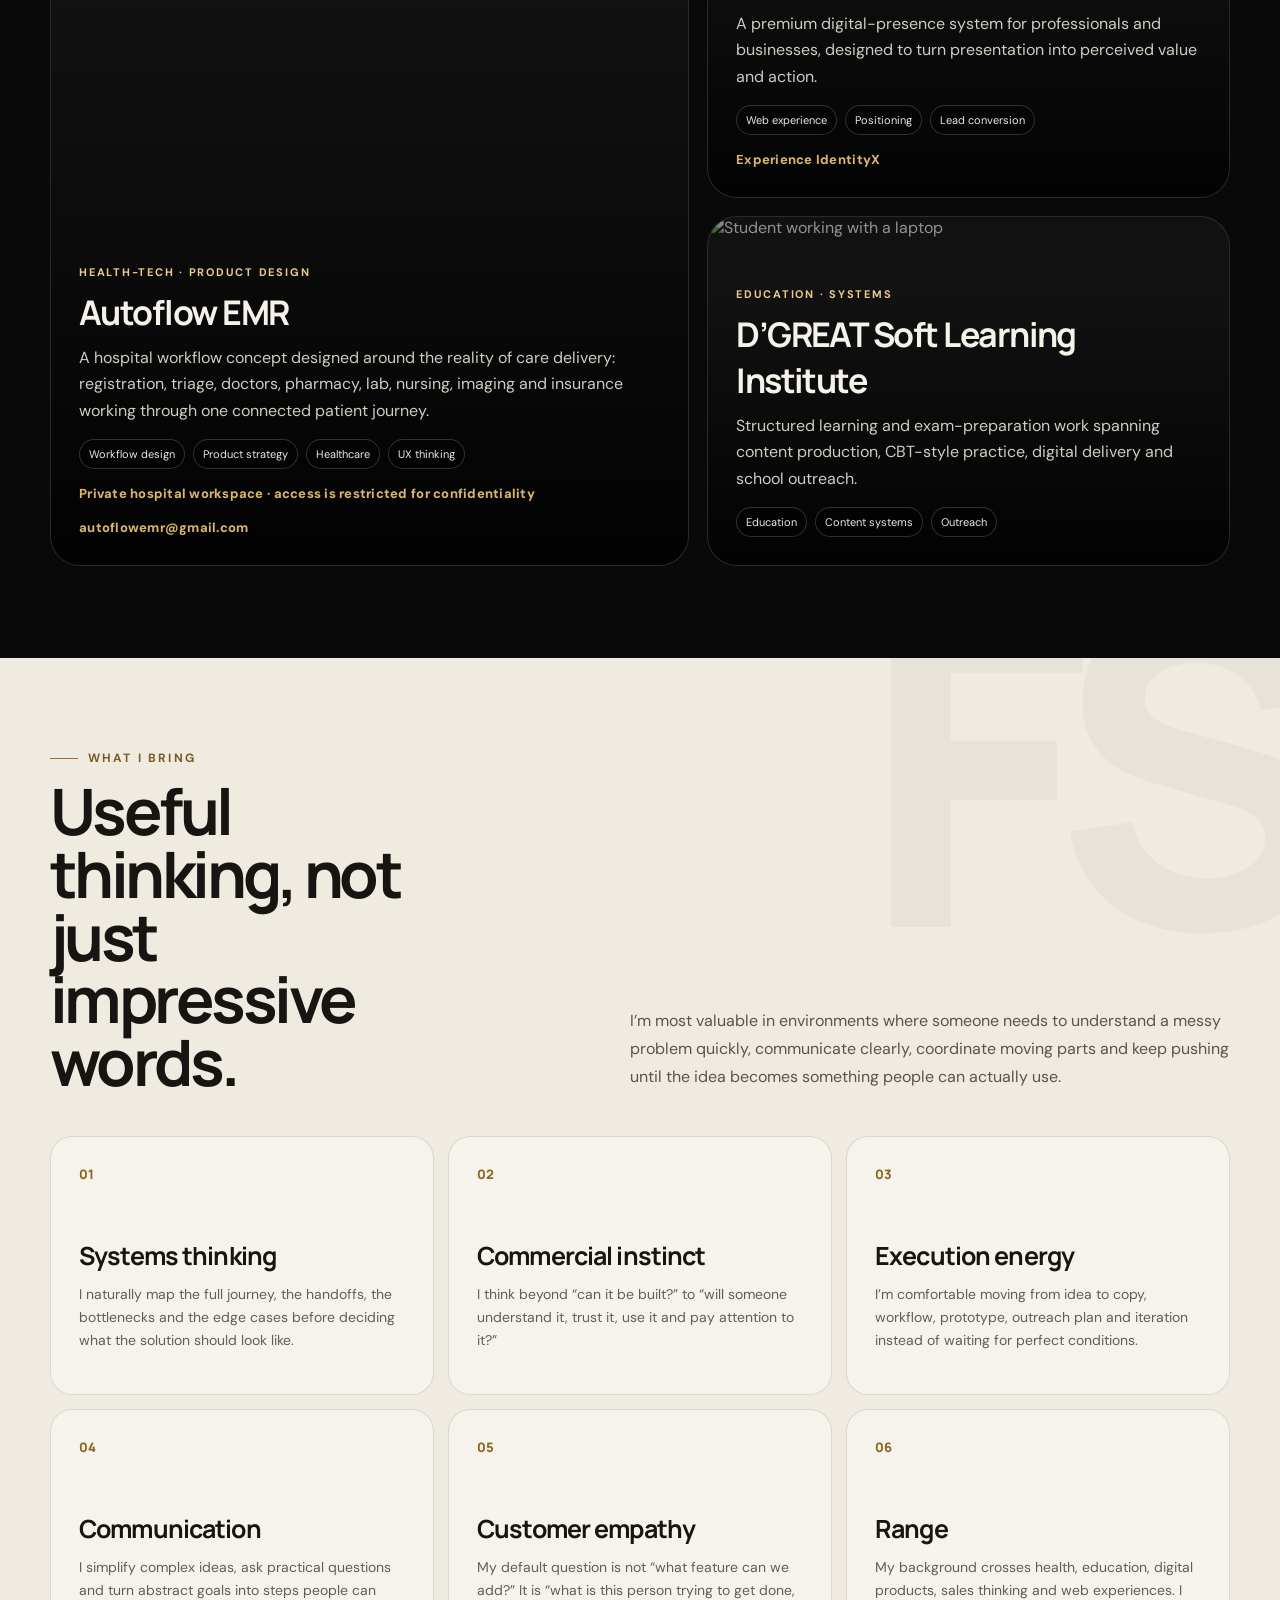
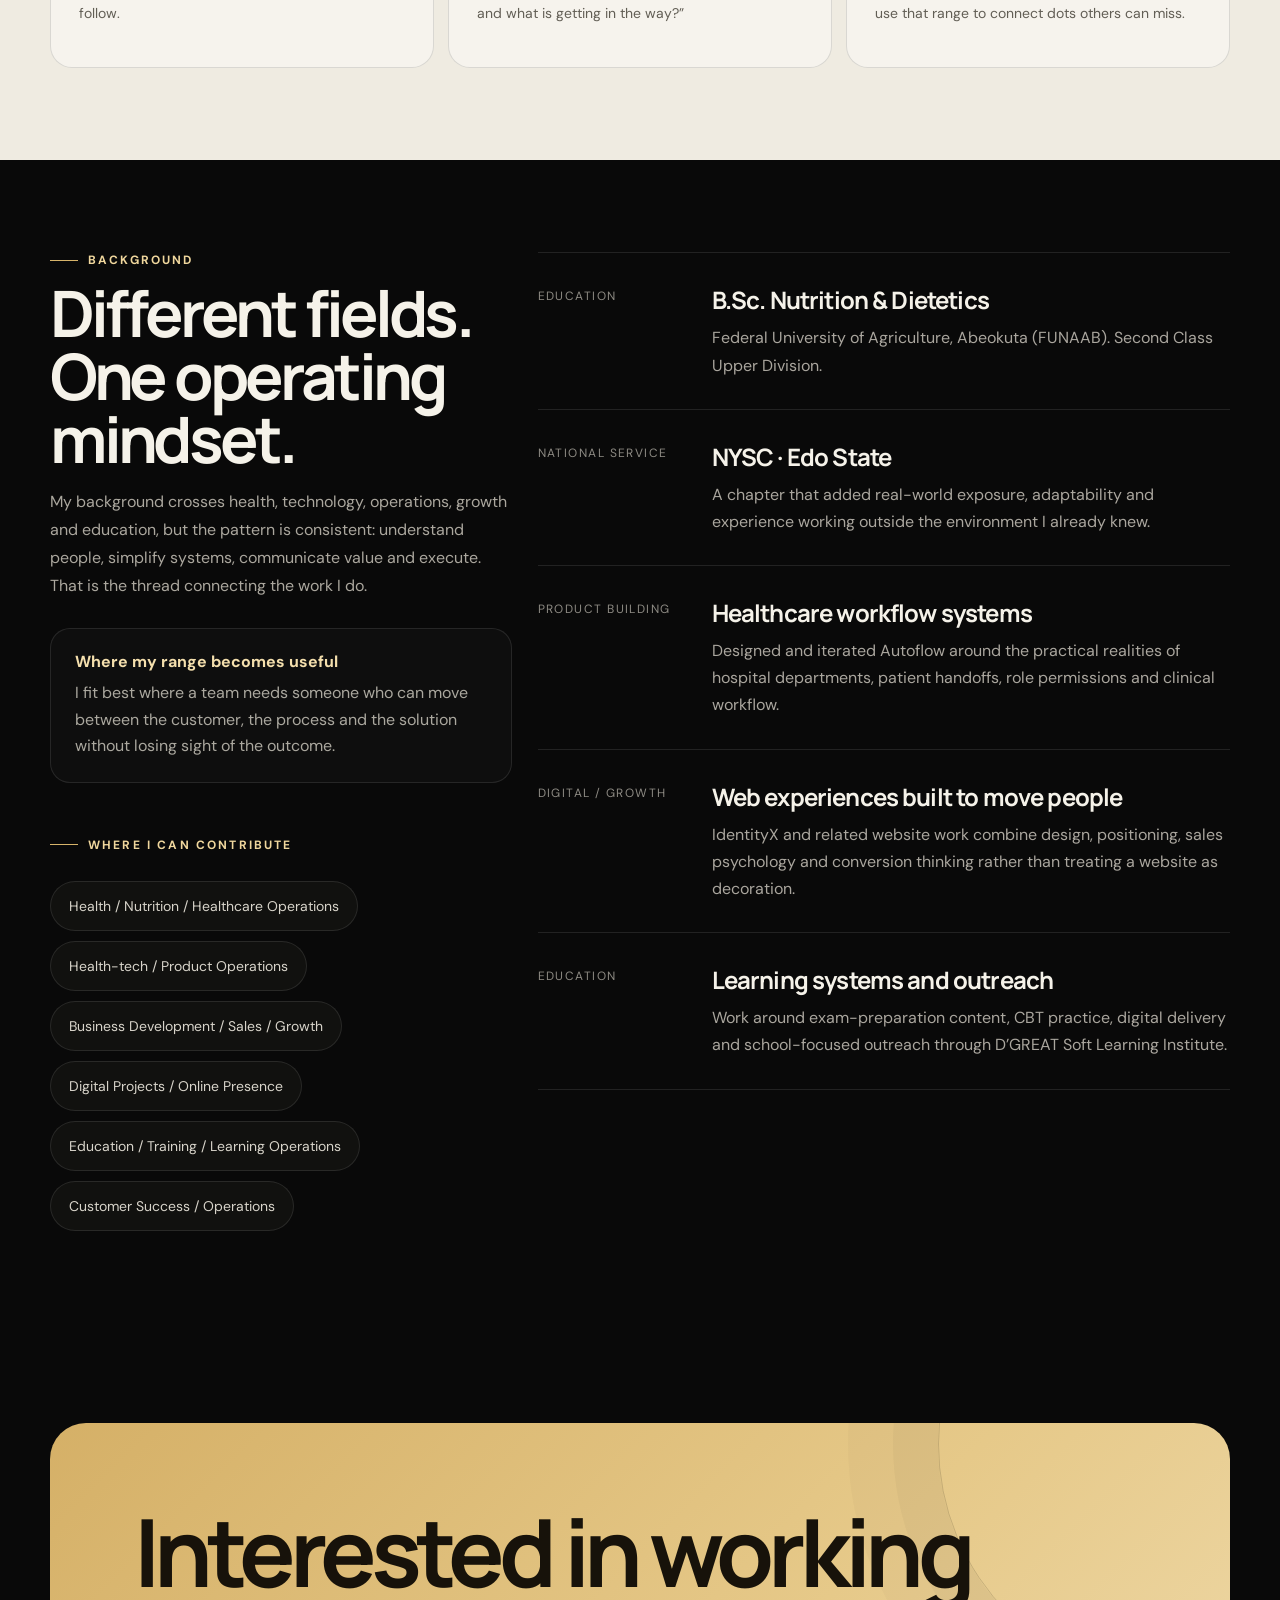
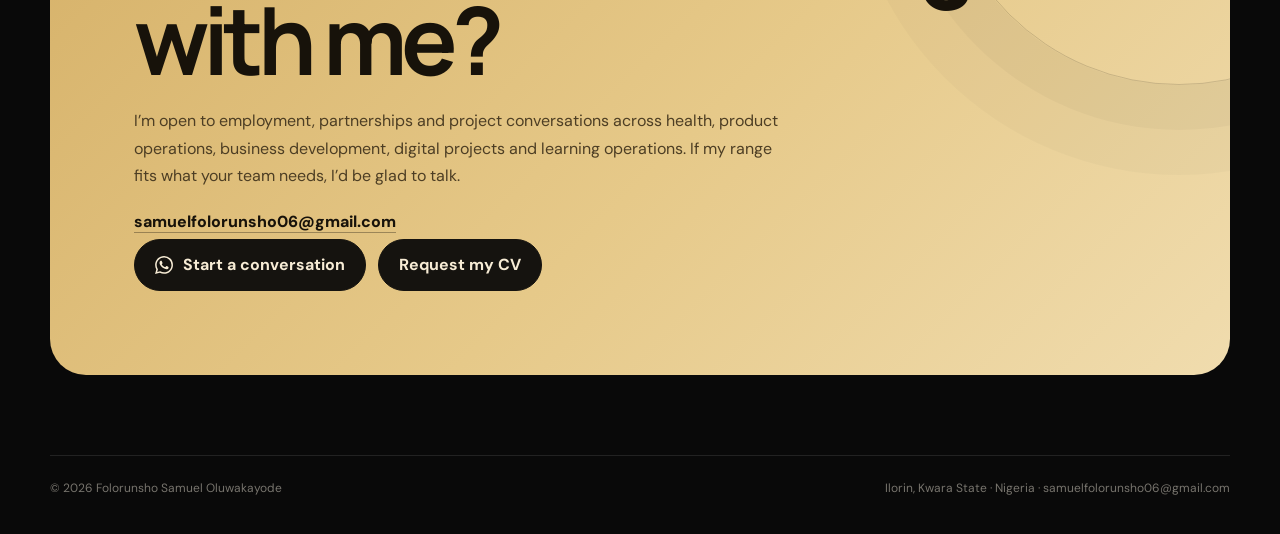
==== commit 7030ba93: "Add files via upload" ====
--- a/index.html
+++ b/index.html
@@ -6,7 +6,6 @@
   <meta name="theme-color" content="#0a0a0a" />
   <meta name="description" content="Folorunsho Samuel Oluwakayode — cross-functional builder across digital products, operations, health-tech, education and business growth." />
   <title>Folorunsho Samuel — Portfolio</title>
-  <script>document.documentElement.classList.add("js");</script>
   <link rel="preconnect" href="https://fonts.googleapis.com">
   <link rel="preconnect" href="https://fonts.gstatic.com" crossorigin>
   <link href="https://fonts.googleapis.com/css2?family=DM+Sans:wght@400;500;600;700&family=Manrope:wght@500;600;700;800&display=swap" rel="stylesheet">
@@ -29,7 +28,6 @@
     html{scroll-behavior:smooth}
     body{margin:0;background:var(--bg);color:var(--text);font-family:"DM Sans",sans-serif;overflow-x:hidden}
     a{color:inherit;text-decoration:none}
-    a:focus-visible,button:focus-visible{outline:2px solid var(--gold-2);outline-offset:4px}
     img{display:block;max-width:100%}
     button,a{tap-highlight-color:transparent;-webkit-tap-highlight-color:transparent}
     .wrap{width:min(calc(100% - 36px),var(--max));margin:0 auto}
@@ -84,7 +82,7 @@
     .section-head p{color:#b7b3aa;line-height:1.75;max-width:600px;margin:0 0 3px auto}
 
     .projects{display:grid;grid-template-columns:1.1fr .9fr;gap:18px}
-    .project{position:relative;border-radius:30px;overflow:hidden;min-height:520px;border:1px solid rgba(255,255,255,.10);background:linear-gradient(145deg,#171713,#0e0e0d)}
+    .project{position:relative;border-radius:30px;overflow:hidden;min-height:520px;border:1px solid rgba(255,255,255,.10);background:#121212}
     .project.small{min-height:350px}
     .project img{position:absolute;inset:0;width:100%;height:100%;object-fit:cover;filter:saturate(.68) brightness(.62);transition:transform .6s ease}
     .project:hover img{transform:scale(1.025)}
@@ -137,9 +135,8 @@
     footer{padding:10px 0 38px;color:#77746d;font-size:12px}
     .footerin{display:flex;justify-content:space-between;gap:20px;border-top:1px solid var(--line);padding-top:24px}
 
-    .reveal{opacity:1;transform:none}
-    .js .reveal{opacity:0;transform:translateY(24px);transition:opacity .7s ease, transform .7s ease}
-    .js .reveal.on{opacity:1;transform:none}
+    .reveal{opacity:0;transform:translateY(24px);transition:opacity .7s ease, transform .7s ease}
+    .reveal.on{opacity:1;transform:none}
 
     @media(max-width:900px){
       .navlinks{display:none}
@@ -168,7 +165,7 @@
       .hero-art{min-height:460px}
       .portrait-card{min-height:460px;border-radius:26px}
       .hero-tag{left:16px;right:16px;bottom:16px;padding:18px}
-      .float,.float.two{display:none}
+      .float{top:28px;right:8px}.float.two{bottom:116px;left:8px}
       section{padding:72px 0}
       .section-head{gap:18px;margin-bottom:30px}
       .section-head h2{font-size:45px}
@@ -179,52 +176,7 @@
       .contact-card{border-radius:28px}
       .footerin{display:block}.footerin span{display:block;margin-bottom:8px}
     }
-    @media (prefers-reduced-motion:reduce){
-      html{scroll-behavior:auto}
-      *,*::before,*::after{animation-duration:.01ms!important;animation-iteration-count:1!important;transition-duration:.01ms!important}
-      .js .reveal{opacity:1;transform:none}
-    }
-  
-    .project.image-fallback::before{content:"";position:absolute;inset:0;background:radial-gradient(circle at 20% 20%,rgba(210,166,74,.28),transparent 35%),linear-gradient(135deg,#151515,#26221a 55%,#0b0b0b);z-index:0}
-    .project.image-fallback .project-copy{position:relative;z-index:1}
-
-
-    /* V7 editorial hero: intentionally distinct from the IdentityX sales template */
-    .hero-editorial{min-height:100svh;padding:92px 0 28px;position:relative;overflow:hidden;display:block;isolation:isolate;background:radial-gradient(circle at 74% 42%,rgba(215,180,106,.12),transparent 30%),linear-gradient(180deg,#090909 0%,#0b0b0a 100%)}
-    .hero-editorial:before{content:"";position:absolute;inset:0;z-index:-2;background:linear-gradient(rgba(255,255,255,.022) 1px,transparent 1px),linear-gradient(90deg,rgba(255,255,255,.022) 1px,transparent 1px);background-size:72px 72px;mask-image:linear-gradient(to bottom,black,transparent 88%)}
-    .hero-word{position:absolute;left:50%;top:47%;transform:translate(-50%,-50%);font-family:"Manrope",sans-serif;font-size:clamp(150px,22vw,360px);font-weight:800;letter-spacing:-.085em;color:transparent;-webkit-text-stroke:1px rgba(255,255,255,.05);white-space:nowrap;z-index:-1;user-select:none}
-    .hero-cover{position:relative;min-height:calc(100svh - 120px);max-height:880px}
-    .hero-dossier{position:absolute;left:0;right:0;top:6px;display:flex;justify-content:space-between;gap:18px;padding-bottom:14px;border-bottom:1px solid var(--line);font-size:10px;letter-spacing:.18em;color:#8f8b82;font-weight:700}
-    .hero-message{position:absolute;left:0;top:16%;width:min(650px,57%);z-index:4}
-    .hero-message h1{font-family:"Manrope",sans-serif;font-size:clamp(54px,6.6vw,96px);line-height:.91;letter-spacing:-.068em;margin:20px 0 24px;max-width:760px}
-    .hero-message .hero-copy{max-width:575px;font-size:17px;margin-bottom:26px}
-    .hero-portrait{position:absolute;right:-1%;bottom:0;width:46%;height:82%;z-index:2;display:flex;align-items:flex-end;justify-content:flex-end}
-    .portrait-frame{width:100%;height:100%;overflow:hidden;border-radius:48% 48% 22px 22px;border:1px solid rgba(215,180,106,.28);background:#12120f;box-shadow:0 30px 100px rgba(0,0,0,.5)}
-    .portrait-frame img{width:100%;height:100%;object-fit:cover;object-position:50% 20%;filter:saturate(.88) contrast(1.03)}
-    .portrait-caption{position:absolute;right:18px;bottom:18px;left:18px;padding:16px 18px;border-radius:16px;background:rgba(8,8,8,.76);backdrop-filter:blur(15px);border:1px solid rgba(255,255,255,.12)}
-    .portrait-caption b{display:block;font-family:"Manrope",sans-serif;font-size:15px;margin-bottom:4px}.portrait-caption span{font-size:11px;color:#b8b4aa;letter-spacing:.08em;text-transform:uppercase}
-    .hero-signature{position:absolute;left:0;bottom:18px;display:flex;align-items:center;gap:14px;color:#97938a;font-size:12px;line-height:1.45;letter-spacing:.03em}.hero-signature .sig-line{width:58px;height:1px;background:var(--gold)}.hero-signature p{margin:0}.hero-signature strong{color:#e8e2d5}
-
-    /* Fully local project artwork: no remote image dependency */
-    .project-visual{position:absolute;inset:0;overflow:hidden;background:#10110f}.project-visual:after{content:"";position:absolute;inset:0;background:linear-gradient(180deg,rgba(0,0,0,.04),rgba(0,0,0,.82) 86%)}
-    .autoflow-visual{background:radial-gradient(circle at 70% 28%,rgba(61,144,207,.26),transparent 31%),linear-gradient(135deg,#07131b,#10100e)}
-    .visual-ui{position:absolute;left:8%;right:8%;top:9%;height:54%;border:1px solid rgba(170,218,245,.22);border-radius:18px;background:rgba(10,27,38,.72);box-shadow:0 28px 70px rgba(0,0,0,.35);overflow:hidden}.visual-ui>span{display:inline-block;width:6px;height:6px;border-radius:50%;margin:13px 1px 0 10px;background:#7ca2b9}.visual-ui>span+span{margin-left:1px}.pulse{position:absolute;left:8%;right:8%;top:22%;height:1px;background:linear-gradient(90deg,transparent,#6fc6f3 35%,#d7b46a 55%,transparent)}
-    .flow-line{position:absolute;height:1px;background:rgba(124,194,230,.4);transform-origin:left center}.f1{left:15%;top:56%;width:62%;transform:rotate(-4deg)}.f2{left:34%;top:72%;width:45%;transform:rotate(8deg)}
-    .flow-node{position:absolute;width:42px;height:42px;border-radius:50%;display:grid;place-items:center;font-size:10px;font-weight:800;color:#d9eef9;border:1px solid rgba(137,202,236,.38);background:#0b1d28}.n1{left:10%;top:43%}.n2{left:34%;top:57%}.n3{left:59%;top:42%;border-color:rgba(215,180,106,.48);color:#f1dba5}.n4{right:8%;top:63%}
-    .identityx-visual{background:radial-gradient(circle at 70% 25%,rgba(112,68,188,.28),transparent 36%),linear-gradient(145deg,#0c0914,#10100e)}
-    .device{position:absolute;border:1px solid rgba(255,255,255,.18);background:#10121c;box-shadow:0 30px 70px rgba(0,0,0,.45)}.laptop{width:68%;height:46%;left:8%;top:12%;border-radius:13px;transform:perspective(700px) rotateY(9deg) rotateX(2deg);padding:14px}.device-top{font-weight:800;color:#ead7a0;font-size:10px}.screen-title{margin-top:24px;width:74%;font-family:"Manrope";font-weight:800;font-size:clamp(14px,2vw,25px);line-height:1.05;color:#f5f2e9}.screen-btn{width:72px;height:9px;border-radius:999px;background:var(--gold);margin-top:18px}.phone{width:24%;height:48%;right:8%;top:22%;border-radius:18px;transform:rotate(5deg);padding:20px 10px}.phone-line{height:6px;border-radius:9px;background:#c8b074;margin-top:20px}.phone-line.short{width:62%;background:#5f566f}.phone-dot{width:32px;height:32px;border:1px solid #d7b46a;border-radius:50%;margin:30px auto 0}
-    .dgreat-visual{background:radial-gradient(circle at 30% 25%,rgba(215,180,106,.2),transparent 28%),linear-gradient(140deg,#12110c,#0b1015)}.learn-card{position:absolute;left:11%;top:13%;width:48%;padding:22px;border:1px solid rgba(215,180,106,.28);border-radius:18px;background:rgba(23,21,14,.74)}.learn-card span{font-size:10px;letter-spacing:.18em;color:#d7b46a}.learn-card strong{display:block;font-family:"Manrope";font-size:44px;line-height:1;margin:14px 0 4px;color:#f4efe3}.learn-card small{color:#99958c}.learn-grid{position:absolute;right:10%;top:16%;display:grid;grid-template-columns:repeat(2,34px);gap:9px}.learn-grid i{width:34px;height:34px;border-radius:10px;border:1px solid rgba(255,255,255,.13);background:rgba(255,255,255,.045)}.learn-grid i:nth-child(3),.learn-grid i:nth-child(6){border-color:rgba(215,180,106,.38);background:rgba(215,180,106,.1)}.learn-orbit{position:absolute;width:190px;height:190px;border-radius:50%;border:1px solid rgba(215,180,106,.18);right:-20px;top:-38px;box-shadow:0 0 0 28px rgba(215,180,106,.025),0 0 0 56px rgba(215,180,106,.018)}
-    .project:hover .project-visual{transform:scale(1.01)}.project-visual{transition:transform .6s ease}
-
-    @media(max-width:900px){
-      .hero-editorial{padding-top:92px;min-height:auto}.hero-cover{min-height:auto;max-height:none;padding-top:54px;display:flex;flex-direction:column}.hero-dossier{position:relative;top:auto}.hero-dossier span:nth-child(2){display:none}.hero-message{position:relative;left:auto;top:auto;width:100%;padding:48px 0 26px}.hero-message h1{font-size:clamp(48px,12vw,76px);max-width:720px}.hero-portrait{position:relative;right:auto;bottom:auto;width:min(100%,560px);height:660px;margin:0 auto}.hero-signature{position:relative;left:auto;bottom:auto;margin:26px 0 18px}.hero-word{top:46%;font-size:38vw}
-    }
-    @media(max-width:600px){
-      .hero-dossier{font-size:9px}.hero-dossier span:last-child{text-align:right}.hero-message{padding-top:40px}.hero-message h1{font-size:clamp(45px,13.2vw,62px);line-height:.94}.hero-message .hero-copy{font-size:15.5px}.hero-portrait{height:520px;width:100%}.portrait-frame{border-radius:42% 42% 18px 18px}.portrait-caption{left:12px;right:12px;bottom:12px}.hero-signature{margin-bottom:8px}.project-visual{min-height:100%}
-    }
-
-</style>
-  <link rel="preload" as="image" href="samuel-portrait.png">
+  </style>
 </head>
 <body>
   <nav class="nav">
@@ -233,41 +185,35 @@
       <div class="navlinks">
         <a href="#work">Work</a><a href="#value">What I bring</a><a href="#story">Story</a><a href="#contact">Contact</a>
       </div>
-      <a class="mini-cta" href="https://wa.me/2348069970348?text=Hi%20Samuel%2C%20I%20saw%20your%20portfolio%20and%20I%27d%20like%20to%20talk." target="_blank" rel="noopener noreferrer">Available to talk</a>
+      <a class="mini-cta" href="https://wa.me/2348069970348?text=Hi%20Samuel%2C%20I%20saw%20your%20portfolio%20and%20I%27d%20like%20to%20talk." target="_blank" rel="noopener">Available to talk</a>
     </div>
   </nav>
 
   <main id="top">
-    <section class="hero hero-editorial">
-      <div class="hero-word" aria-hidden="true">SAMUEL</div>
-      <div class="wrap hero-cover">
-        <div class="hero-dossier reveal">
-          <span>PORTFOLIO / 2026</span>
-          <span>ILORIN · NIGERIA</span>
-          <span>OPEN TO OPPORTUNITIES</span>
-        </div>
-
-        <div class="hero-message reveal">
-          <div class="eyebrow">Folorunsho Samuel Oluwakayode</div>
+    <section class="hero">
+      <div class="wrap hero-grid">
+        <div class="reveal">
+          <div class="eyebrow">Cross-functional builder · Ilorin, Nigeria</div>
           <h1>I turn <span class="soft">ideas</span> into <span class="gold">systems people can use.</span></h1>
-          <p class="hero-copy">A Nutrition & Dietetics graduate with a builder’s mind, working across digital products, operations, health-tech, education, business growth and web experiences. I translate real problems into practical systems.</p>
+          <p class="hero-copy">I’m <strong>Folorunsho Samuel Oluwakayode</strong>, a Nutrition & Dietetics graduate with a builder’s mind. I work across digital products, operations, health-tech, education, business growth and web experiences, translating real problems into practical systems.</p>
           <div class="actions">
-            <a class="btn primary" href="#work">Explore my work</a>
-            <a class="btn secondary" href="https://wa.me/2348069970348?text=Hi%20Samuel%2C%20I%20saw%20your%20portfolio%20and%20I%27d%20like%20to%20discuss%20an%20opportunity." target="_blank" rel="noopener noreferrer">
+            <a class="btn primary" href="#work">See selected work</a>
+            <a class="btn secondary" href="https://wa.me/2348069970348?text=Hi%20Samuel%2C%20I%20saw%20your%20portfolio%20and%20I%27d%20like%20to%20discuss%20an%20opportunity." target="_blank" rel="noopener">
               <svg class="wa" viewBox="0 0 24 24" aria-hidden="true"><path d="M20.52 3.48A11.84 11.84 0 0 0 12.07 0C5.51 0 .17 5.34.17 11.9c0 2.1.55 4.15 1.6 5.96L.07 24l6.29-1.65a11.9 11.9 0 0 0 5.7 1.45h.01c6.56 0 11.9-5.34 11.9-11.9 0-3.18-1.22-6.17-3.45-8.42Zm-8.45 18.3h-.01a9.87 9.87 0 0 1-5.03-1.38l-.36-.21-3.73.98 1-3.63-.23-.37a9.83 9.83 0 0 1-1.51-5.27c0-5.45 4.43-9.88 9.88-9.88a9.81 9.81 0 0 1 6.99 2.9 9.8 9.8 0 0 1 2.89 6.99c-.01 5.44-4.44 9.87-9.89 9.87Zm5.42-7.4c-.3-.15-1.76-.87-2.03-.97-.27-.1-.47-.15-.67.15-.2.3-.77.97-.94 1.17-.17.2-.35.22-.65.07-.3-.15-1.25-.46-2.38-1.47-.88-.78-1.48-1.75-1.65-2.05-.17-.3-.02-.46.13-.61.13-.13.3-.35.45-.52.15-.18.2-.3.3-.5.1-.2.05-.37-.02-.52-.08-.15-.67-1.61-.92-2.21-.24-.58-.49-.5-.67-.51h-.57c-.2 0-.52.07-.79.37-.27.3-1.04 1.02-1.04 2.48 0 1.46 1.07 2.88 1.22 3.08.15.2 2.1 3.2 5.08 4.49.71.31 1.26.49 1.69.63.71.23 1.36.19 1.87.12.57-.08 1.76-.72 2.01-1.41.25-.7.25-1.29.17-1.42-.07-.12-.27-.2-.57-.35Z"/></svg>
               Talk to me
             </a>
           </div>
         </div>
-
-        <div class="hero-portrait reveal">
-          <div class="portrait-frame"><img src="samuel-portrait.png" alt="Folorunsho Samuel Oluwakayode" loading="eager" decoding="async" /></div>
-          <div class="portrait-caption"><b>Builder. Operator. Problem solver.</b><span>Health · Technology · Education · Growth</span></div>
-        </div>
-
-        <div class="hero-signature reveal">
-          <span class="sig-line"></span>
-          <p>Different fields.<br><strong>One operating mindset.</strong></p>
+        <div class="hero-art reveal">
+          <div class="portrait-card">
+            <img src="samuel-portrait.png" alt="Folorunsho Samuel Oluwakayode" loading="eager" />
+            <div class="hero-tag">
+              <b>Not one box. One operating mindset.</b>
+              <span>Understand the problem. Simplify the moving parts. Build what works. Improve it with feedback.</span>
+            </div>
+          </div>
+          <div class="float">Product thinking</div>
+          <div class="float two">Systems · Growth · Execution</div>
         </div>
       </div>
     </section>
@@ -289,7 +235,7 @@
         </div>
         <div class="projects">
           <article class="project reveal">
-            <div class="project-visual autoflow-visual" role="img" aria-label="Abstract healthcare workflow interface"><div class="visual-ui"><span></span><span></span><span></span><div class="pulse"></div><div class="flow-line f1"></div><div class="flow-line f2"></div><div class="flow-node n1">R</div><div class="flow-node n2">T</div><div class="flow-node n3">MD</div><div class="flow-node n4">Rx</div></div></div>
+            <img src="https://images.unsplash.com/photo-1691935152546-3a9e05f4010b?auto=format&fit=crop&fm=jpg&q=82&w=1800" alt="Hospital technology workspace" loading="lazy" />
             <div class="project-copy">
               <div class="project-kicker">Health-tech · Product design</div>
               <h3>Autoflow EMR</h3>
@@ -301,17 +247,17 @@
           </article>
           <div class="stack">
             <article class="project small reveal">
-              <div class="project-visual identityx-visual" role="img" aria-label="Abstract premium website experience"><div class="device laptop"><div class="device-top">IdentityX</div><div class="screen-title">Make your value impossible to miss.</div><div class="screen-btn"></div></div><div class="device phone"><div class="phone-line"></div><div class="phone-line short"></div><div class="phone-dot"></div></div></div>
+              <img src="https://images.unsplash.com/photo-1781871522095-3bb9439f3bbe?auto=format&fit=crop&fm=jpg&q=82&w=1400" alt="Modern laptop and mobile workspace" loading="lazy" />
               <div class="project-copy">
                 <div class="project-kicker">Digital identity · Conversion</div>
                 <h3>IdentityX</h3>
                 <p>A premium digital-presence system for professionals and businesses, designed to turn presentation into perceived value and action.</p>
                 <div class="project-labels"><span>Web experience</span><span>Positioning</span><span>Lead conversion</span></div>
-                <a class="project-contact" href="https://samuelfolorunsho06-beep.github.io/IdentityX/" target="_blank" rel="noopener noreferrer">Experience IdentityX</a>
+                <a class="project-contact" href="https://samuelfolorunsho06-beep.github.io/IdentityX/" target="_blank" rel="noopener">Experience IdentityX</a>
               </div>
             </article>
             <article class="project small reveal">
-              <div class="project-visual dgreat-visual" role="img" aria-label="Abstract digital learning system"><div class="learn-card"><span>CBT</span><strong>300</strong><small>questions / subject</small></div><div class="learn-grid"><i></i><i></i><i></i><i></i><i></i><i></i></div><div class="learn-orbit"></div></div>
+              <img src="https://images.unsplash.com/photo-1778735940467-1335c201966d?auto=format&fit=crop&fm=jpg&q=82&w=1400" alt="Student working with a laptop" loading="lazy" />
               <div class="project-copy">
                 <div class="project-kicker">Education · Systems</div>
                 <h3>D’GREAT Soft Learning Institute</h3>
@@ -392,11 +338,11 @@
           <p>I’m open to employment, partnerships and project conversations across health, product operations, business development, digital projects and learning operations. If my range fits what your team needs, I’d be glad to talk.</p>
           <div class="contact-links"><a href="mailto:samuelfolorunsho06@gmail.com">samuelfolorunsho06@gmail.com</a></div>
           <div class="actions">
-            <a class="btn" href="https://wa.me/2348069970348?text=Hi%20Samuel%2C%20I%20came%20across%20your%20portfolio%20and%20I%27d%20like%20to%20discuss%20an%20opportunity." target="_blank" rel="noopener noreferrer">
+            <a class="btn" href="https://wa.me/2348069970348?text=Hi%20Samuel%2C%20I%20came%20across%20your%20portfolio%20and%20I%27d%20like%20to%20discuss%20an%20opportunity." target="_blank" rel="noopener">
               <svg class="wa" viewBox="0 0 24 24" aria-hidden="true"><path d="M20.52 3.48A11.84 11.84 0 0 0 12.07 0C5.51 0 .17 5.34.17 11.9c0 2.1.55 4.15 1.6 5.96L.07 24l6.29-1.65a11.9 11.9 0 0 0 5.7 1.45h.01c6.56 0 11.9-5.34 11.9-11.9 0-3.18-1.22-6.17-3.45-8.42Zm-8.45 18.3h-.01a9.87 9.87 0 0 1-5.03-1.38l-.36-.21-3.73.98 1-3.63-.23-.37a9.83 9.83 0 0 1-1.51-5.27c0-5.45 4.43-9.88 9.88-9.88a9.81 9.81 0 0 1 6.99 2.9 9.8 9.8 0 0 1 2.89 6.99c-.01 5.44-4.44 9.87-9.89 9.87Zm5.42-7.4c-.3-.15-1.76-.87-2.03-.97-.27-.1-.47-.15-.67.15-.2.3-.77.97-.94 1.17-.17.2-.35.22-.65.07-.3-.15-1.25-.46-2.38-1.47-.88-.78-1.48-1.75-1.65-2.05-.17-.3-.02-.46.13-.61.13-.13.3-.35.45-.52.15-.18.2-.3.3-.5.1-.2.05-.37-.02-.52-.08-.15-.67-1.61-.92-2.21-.24-.58-.49-.5-.67-.51h-.57c-.2 0-.52.07-.79.37-.27.3-1.04 1.02-1.04 2.48 0 1.46 1.07 2.88 1.22 3.08.15.2 2.1 3.2 5.08 4.49.71.31 1.26.49 1.69.63.71.23 1.36.19 1.87.12.57-.08 1.76-.72 2.01-1.41.25-.7.25-1.29.17-1.42-.07-.12-.27-.2-.57-.35Z"/></svg>
               Start a conversation
             </a>
-            <a class="btn" href="https://wa.me/2348069970348?text=Hi%20Samuel%2C%20please%20send%20me%20your%20latest%20CV." target="_blank" rel="noopener noreferrer">Request my CV</a>
+            <a class="btn" href="https://wa.me/2348069970348?text=Hi%20Samuel%2C%20please%20send%20me%20your%20latest%20CV." target="_blank" rel="noopener">Request my CV</a>
           </div>
         </div>
       </div>
@@ -411,20 +357,10 @@
   </footer>
 
   <script>
-    const revealItems = document.querySelectorAll('.reveal');
-    if ('IntersectionObserver' in window) {
-      const io = new IntersectionObserver(entries => {
-        entries.forEach(entry => {
-          if (entry.isIntersecting) {
-            entry.target.classList.add('on');
-            io.unobserve(entry.target);
-          }
-        });
-      }, { threshold: .12 });
-      revealItems.forEach(el => io.observe(el));
-    } else {
-      revealItems.forEach(el => el.classList.add('on'));
-    }
+    const io = new IntersectionObserver(entries => {
+      entries.forEach(entry => { if(entry.isIntersecting){ entry.target.classList.add('on'); io.unobserve(entry.target); } });
+    }, {threshold:.12});
+    document.querySelectorAll('.reveal').forEach(el => io.observe(el));
   </script>
 </body>
 </html>
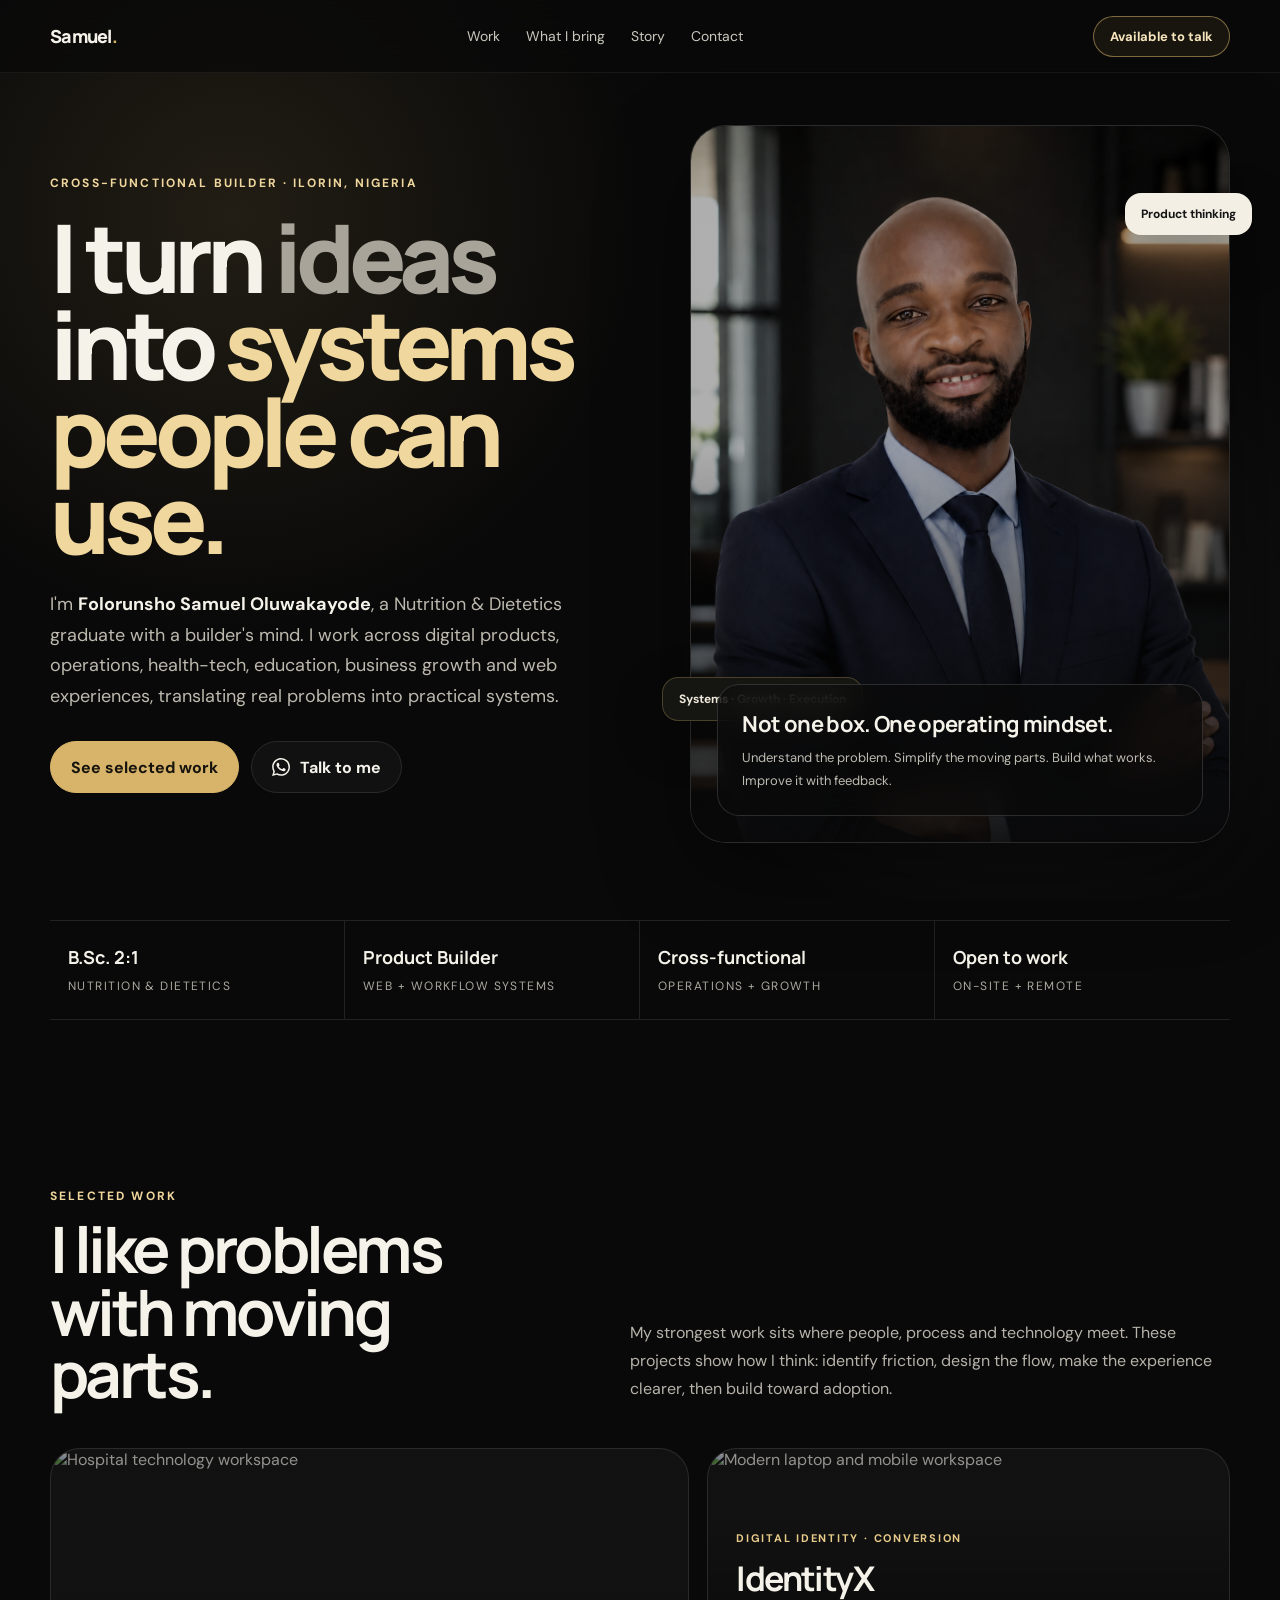
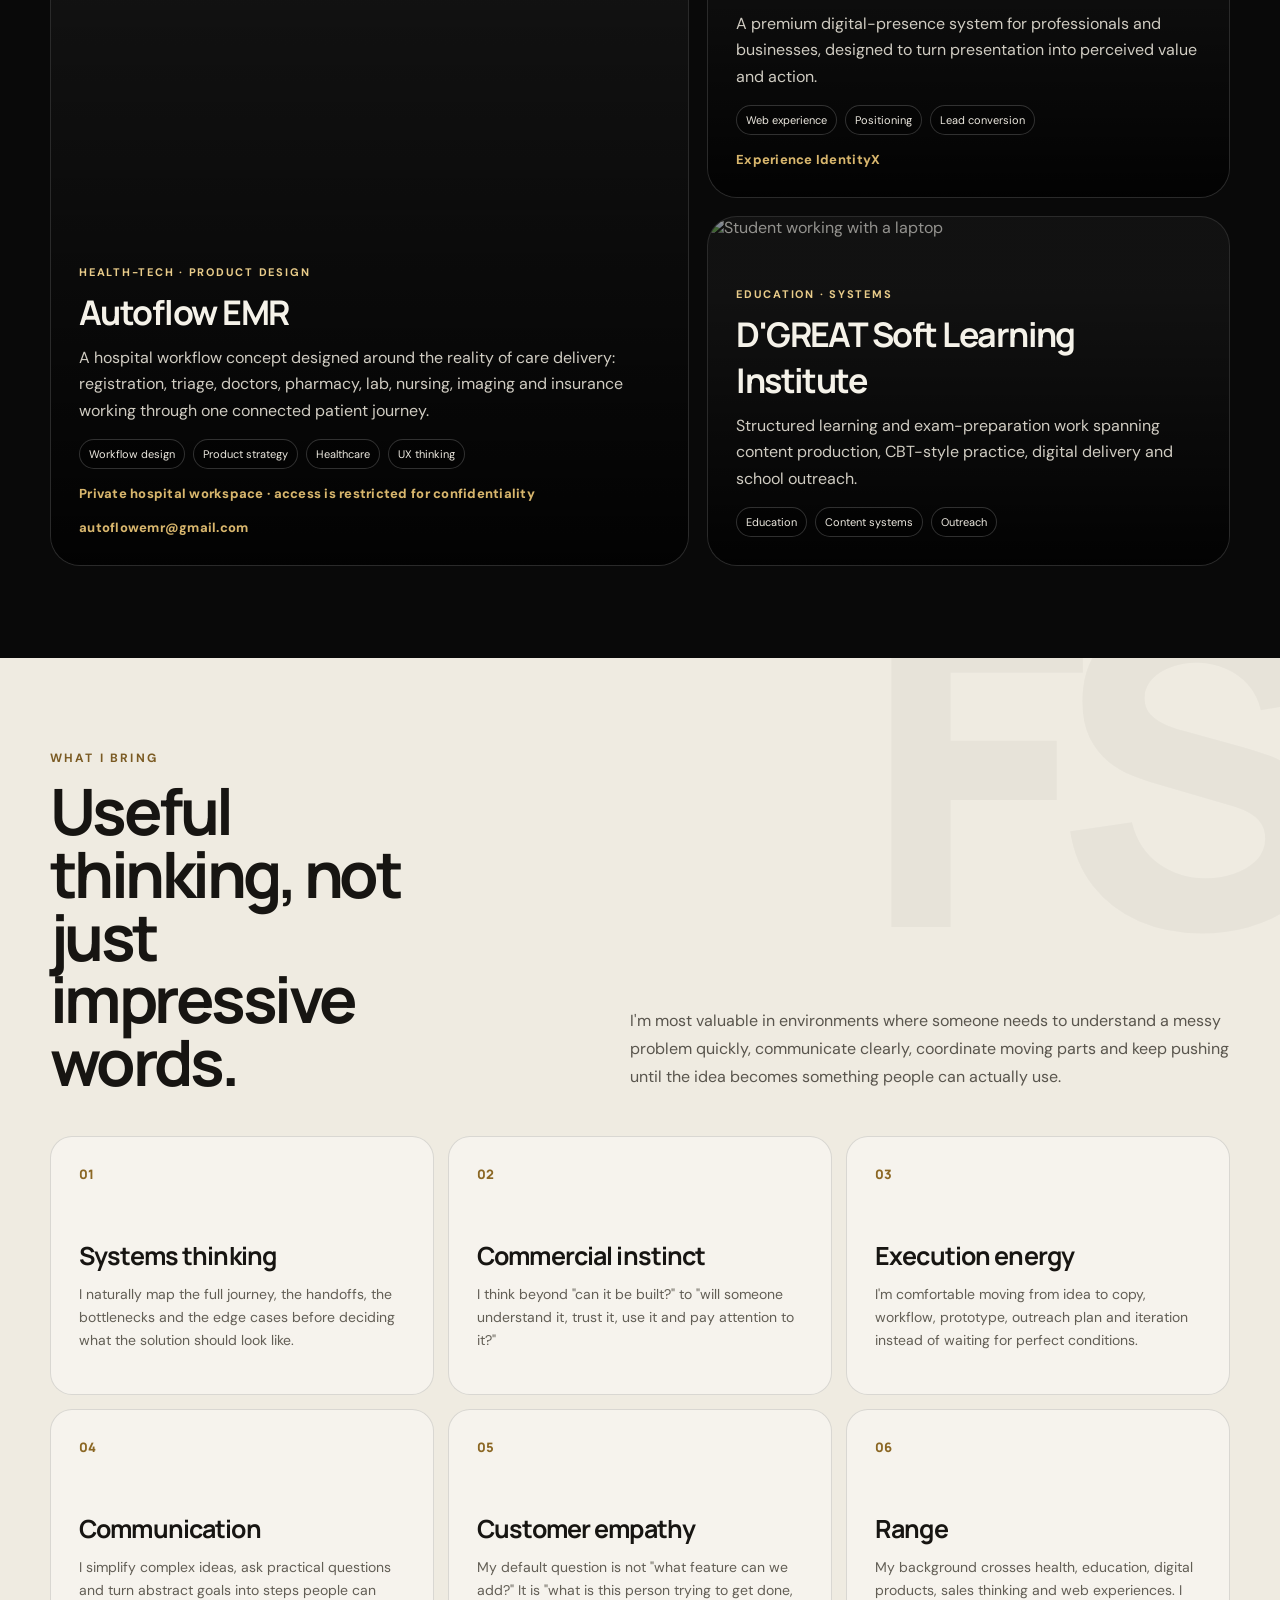
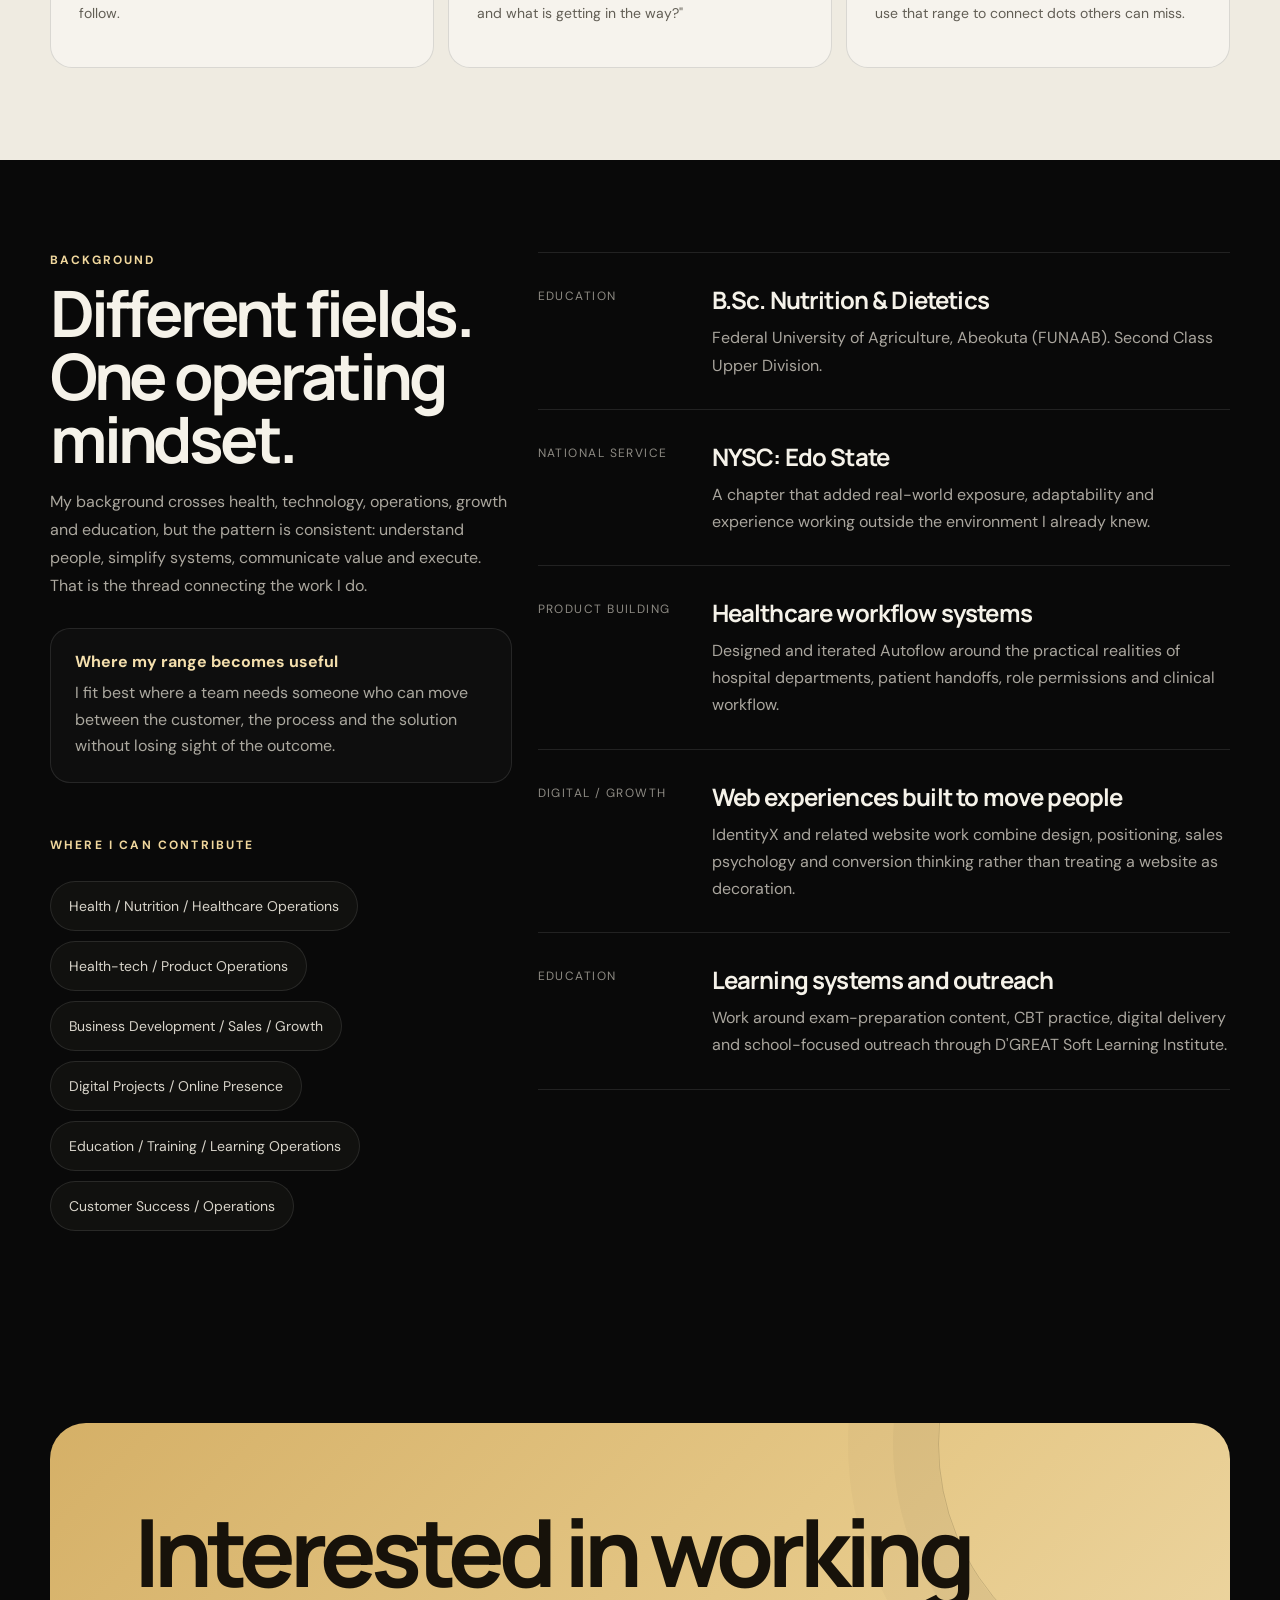
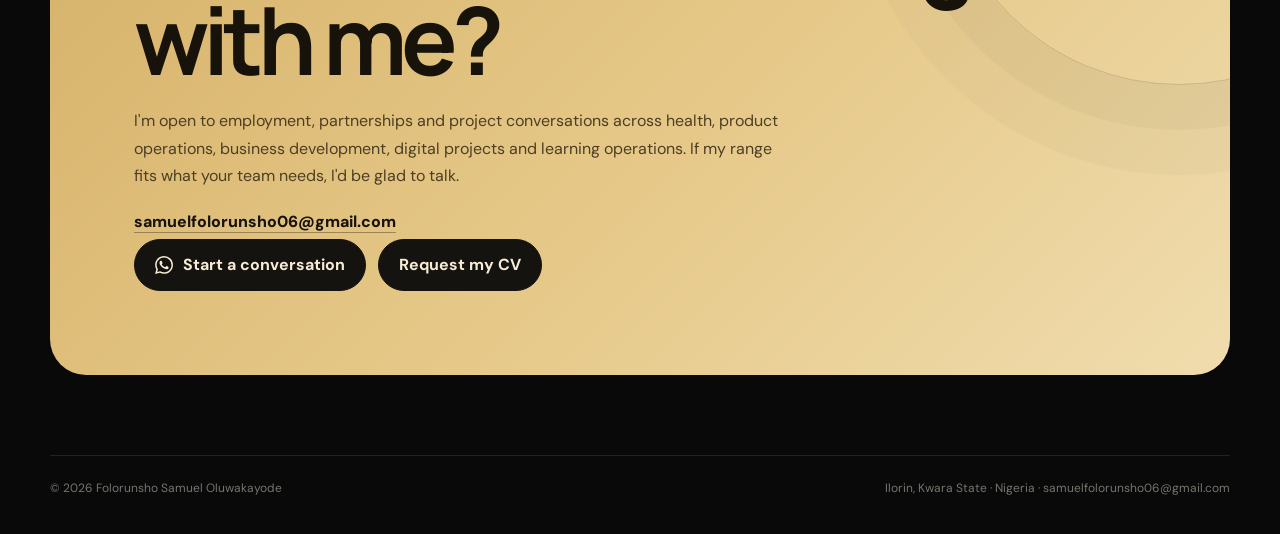
==== commit 3327dc51: "Rename index(3).html to index.html" ====
--- a/index.html
+++ b/index.html
@@ -4,8 +4,8 @@
   <meta charset="UTF-8" />
   <meta name="viewport" content="width=device-width, initial-scale=1.0" />
   <meta name="theme-color" content="#0a0a0a" />
-  <meta name="description" content="Folorunsho Samuel Oluwakayode — cross-functional builder across digital products, operations, health-tech, education and business growth." />
-  <title>Folorunsho Samuel — Portfolio</title>
+  <meta name="description" content="Folorunsho Samuel Oluwakayode - cross-functional builder across digital products, operations, health-tech, education and business growth." />
+  <title>Folorunsho Samuel - Portfolio</title>
   <link rel="preconnect" href="https://fonts.googleapis.com">
   <link rel="preconnect" href="https://fonts.gstatic.com" crossorigin>
   <link href="https://fonts.googleapis.com/css2?family=DM+Sans:wght@400;500;600;700&family=Manrope:wght@500;600;700;800&display=swap" rel="stylesheet">
@@ -32,7 +32,7 @@
     button,a{tap-highlight-color:transparent;-webkit-tap-highlight-color:transparent}
     .wrap{width:min(calc(100% - 36px),var(--max));margin:0 auto}
     .eyebrow{display:flex;align-items:center;gap:10px;font-size:12px;text-transform:uppercase;letter-spacing:.18em;color:var(--gold-2);font-weight:700}
-    .eyebrow:before{content:"";width:28px;height:1px;background:var(--gold)}
+    .eyebrow:before{display:none}
     .nav{position:fixed;z-index:50;left:0;right:0;top:0;background:rgba(9,9,9,.72);backdrop-filter:blur(18px);border-bottom:1px solid rgba(255,255,255,.06)}
     .navin{height:72px;display:flex;align-items:center;justify-content:space-between;gap:24px}
     .brand{font-family:"Manrope",sans-serif;font-weight:800;letter-spacing:-.04em;font-size:18px}
@@ -97,7 +97,7 @@
 
     .value{background:#efebe1;color:#171512;position:relative;overflow:hidden}
     .value:before{content:"FS";position:absolute;right:-2vw;top:-9vw;font-family:"Manrope";font-weight:800;font-size:34vw;line-height:1;color:rgba(0,0,0,.035);letter-spacing:-.09em}
-    .value .eyebrow{color:#7b5b24}.value .eyebrow:before{background:#9a752e}
+    .value .eyebrow{color:#7b5b24}
     .value h2{color:#171512}
     .value .section-head p{color:#59554d}
     .value-grid{display:grid;grid-template-columns:repeat(3,1fr);gap:14px;position:relative}
@@ -195,7 +195,7 @@
         <div class="reveal">
           <div class="eyebrow">Cross-functional builder · Ilorin, Nigeria</div>
           <h1>I turn <span class="soft">ideas</span> into <span class="gold">systems people can use.</span></h1>
-          <p class="hero-copy">I’m <strong>Folorunsho Samuel Oluwakayode</strong>, a Nutrition & Dietetics graduate with a builder’s mind. I work across digital products, operations, health-tech, education, business growth and web experiences, translating real problems into practical systems.</p>
+          <p class="hero-copy">I'm <strong>Folorunsho Samuel Oluwakayode</strong>, a Nutrition & Dietetics graduate with a builder's mind. I work across digital products, operations, health-tech, education, business growth and web experiences, translating real problems into practical systems.</p>
           <div class="actions">
             <a class="btn primary" href="#work">See selected work</a>
             <a class="btn secondary" href="https://wa.me/2348069970348?text=Hi%20Samuel%2C%20I%20saw%20your%20portfolio%20and%20I%27d%20like%20to%20discuss%20an%20opportunity." target="_blank" rel="noopener">
@@ -206,7 +206,7 @@
         </div>
         <div class="hero-art reveal">
           <div class="portrait-card">
-            <img src="samuel-portrait.png" alt="Folorunsho Samuel Oluwakayode" loading="eager" />
+            <img src="file_00000000823c81f4883c090dc8a0cf27.png" alt="Folorunsho Samuel Oluwakayode" loading="eager" />
             <div class="hero-tag">
               <b>Not one box. One operating mindset.</b>
               <span>Understand the problem. Simplify the moving parts. Build what works. Improve it with feedback.</span>
@@ -260,7 +260,7 @@
               <img src="https://images.unsplash.com/photo-1778735940467-1335c201966d?auto=format&fit=crop&fm=jpg&q=82&w=1400" alt="Student working with a laptop" loading="lazy" />
               <div class="project-copy">
                 <div class="project-kicker">Education · Systems</div>
-                <h3>D’GREAT Soft Learning Institute</h3>
+                <h3>D'GREAT Soft Learning Institute</h3>
                 <p>Structured learning and exam-preparation work spanning content production, CBT-style practice, digital delivery and school outreach.</p>
                 <div class="project-labels"><span>Education</span><span>Content systems</span><span>Outreach</span></div>
               </div>
@@ -274,14 +274,14 @@
       <div class="wrap">
         <div class="section-head reveal">
           <div><div class="eyebrow">What I bring</div><h2>Useful thinking, not just impressive words.</h2></div>
-          <p>I’m most valuable in environments where someone needs to understand a messy problem quickly, communicate clearly, coordinate moving parts and keep pushing until the idea becomes something people can actually use.</p>
+          <p>I'm most valuable in environments where someone needs to understand a messy problem quickly, communicate clearly, coordinate moving parts and keep pushing until the idea becomes something people can actually use.</p>
         </div>
         <div class="value-grid">
           <div class="value-card reveal"><div class="num">01</div><h3>Systems thinking</h3><p>I naturally map the full journey, the handoffs, the bottlenecks and the edge cases before deciding what the solution should look like.</p></div>
-          <div class="value-card reveal"><div class="num">02</div><h3>Commercial instinct</h3><p>I think beyond “can it be built?” to “will someone understand it, trust it, use it and pay attention to it?”</p></div>
-          <div class="value-card reveal"><div class="num">03</div><h3>Execution energy</h3><p>I’m comfortable moving from idea to copy, workflow, prototype, outreach plan and iteration instead of waiting for perfect conditions.</p></div>
+          <div class="value-card reveal"><div class="num">02</div><h3>Commercial instinct</h3><p>I think beyond "can it be built?" to "will someone understand it, trust it, use it and pay attention to it?"</p></div>
+          <div class="value-card reveal"><div class="num">03</div><h3>Execution energy</h3><p>I'm comfortable moving from idea to copy, workflow, prototype, outreach plan and iteration instead of waiting for perfect conditions.</p></div>
           <div class="value-card reveal"><div class="num">04</div><h3>Communication</h3><p>I simplify complex ideas, ask practical questions and turn abstract goals into steps people can follow.</p></div>
-          <div class="value-card reveal"><div class="num">05</div><h3>Customer empathy</h3><p>My default question is not “what feature can we add?” It is “what is this person trying to get done, and what is getting in the way?”</p></div>
+          <div class="value-card reveal"><div class="num">05</div><h3>Customer empathy</h3><p>My default question is not "what feature can we add?" It is "what is this person trying to get done, and what is getting in the way?"</p></div>
           <div class="value-card reveal"><div class="num">06</div><h3>Range</h3><p>My background crosses health, education, digital products, sales thinking and web experiences. I use that range to connect dots others can miss.</p></div>
         </div>
       </div>
@@ -313,7 +313,7 @@
           </div>
           <div class="timeline-item">
             <div class="time">National service</div>
-            <div><h3>NYSC · Edo State</h3><p>A chapter that added real-world exposure, adaptability and experience working outside the environment I already knew.</p></div>
+            <div><h3>NYSC: Edo State</h3><p>A chapter that added real-world exposure, adaptability and experience working outside the environment I already knew.</p></div>
           </div>
           <div class="timeline-item">
             <div class="time">Product building</div>
@@ -325,7 +325,7 @@
           </div>
           <div class="timeline-item">
             <div class="time">Education</div>
-            <div><h3>Learning systems and outreach</h3><p>Work around exam-preparation content, CBT practice, digital delivery and school-focused outreach through D’GREAT Soft Learning Institute.</p></div>
+            <div><h3>Learning systems and outreach</h3><p>Work around exam-preparation content, CBT practice, digital delivery and school-focused outreach through D'GREAT Soft Learning Institute.</p></div>
           </div>
         </div>
       </div>
@@ -335,7 +335,7 @@
       <div class="wrap">
         <div class="contact-card reveal">
           <h2>Interested in working with me?</h2>
-          <p>I’m open to employment, partnerships and project conversations across health, product operations, business development, digital projects and learning operations. If my range fits what your team needs, I’d be glad to talk.</p>
+          <p>I'm open to employment, partnerships and project conversations across health, product operations, business development, digital projects and learning operations. If my range fits what your team needs, I'd be glad to talk.</p>
           <div class="contact-links"><a href="mailto:samuelfolorunsho06@gmail.com">samuelfolorunsho06@gmail.com</a></div>
           <div class="actions">
             <a class="btn" href="https://wa.me/2348069970348?text=Hi%20Samuel%2C%20I%20came%20across%20your%20portfolio%20and%20I%27d%20like%20to%20discuss%20an%20opportunity." target="_blank" rel="noopener">
